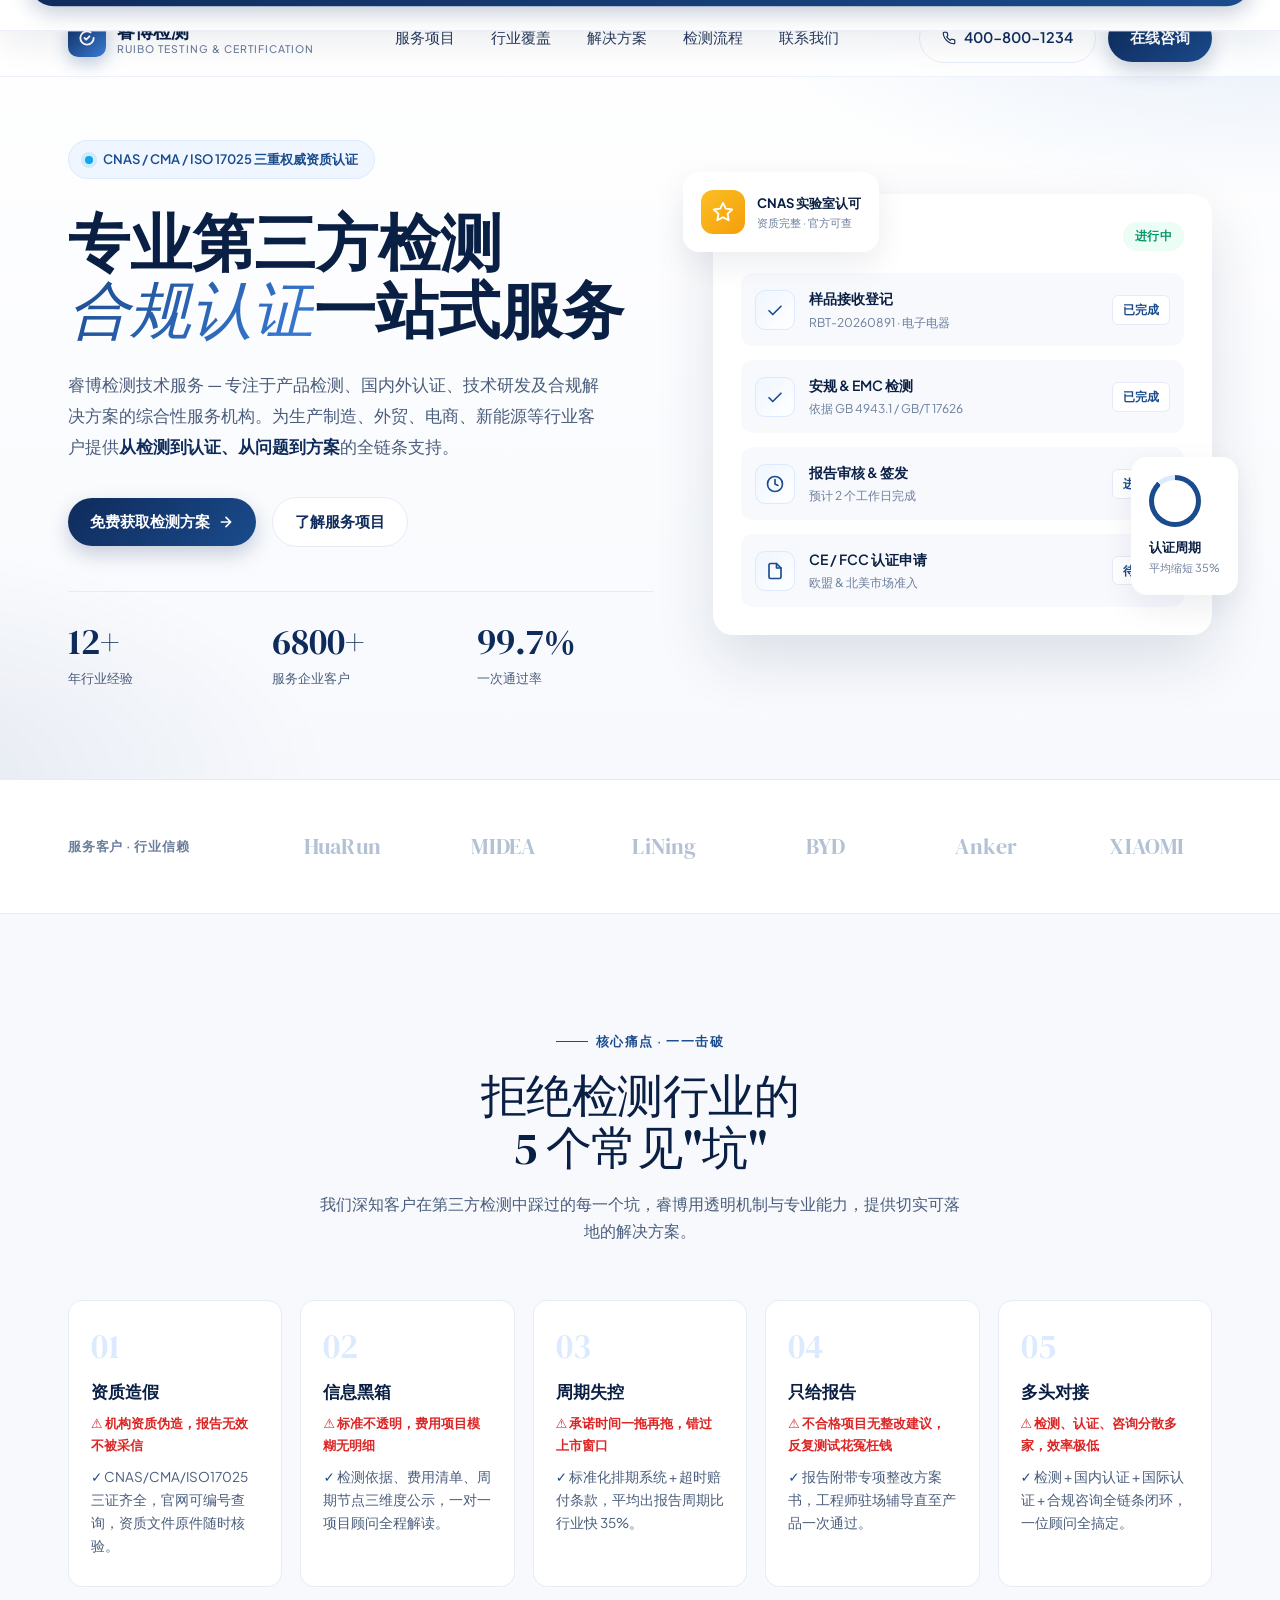
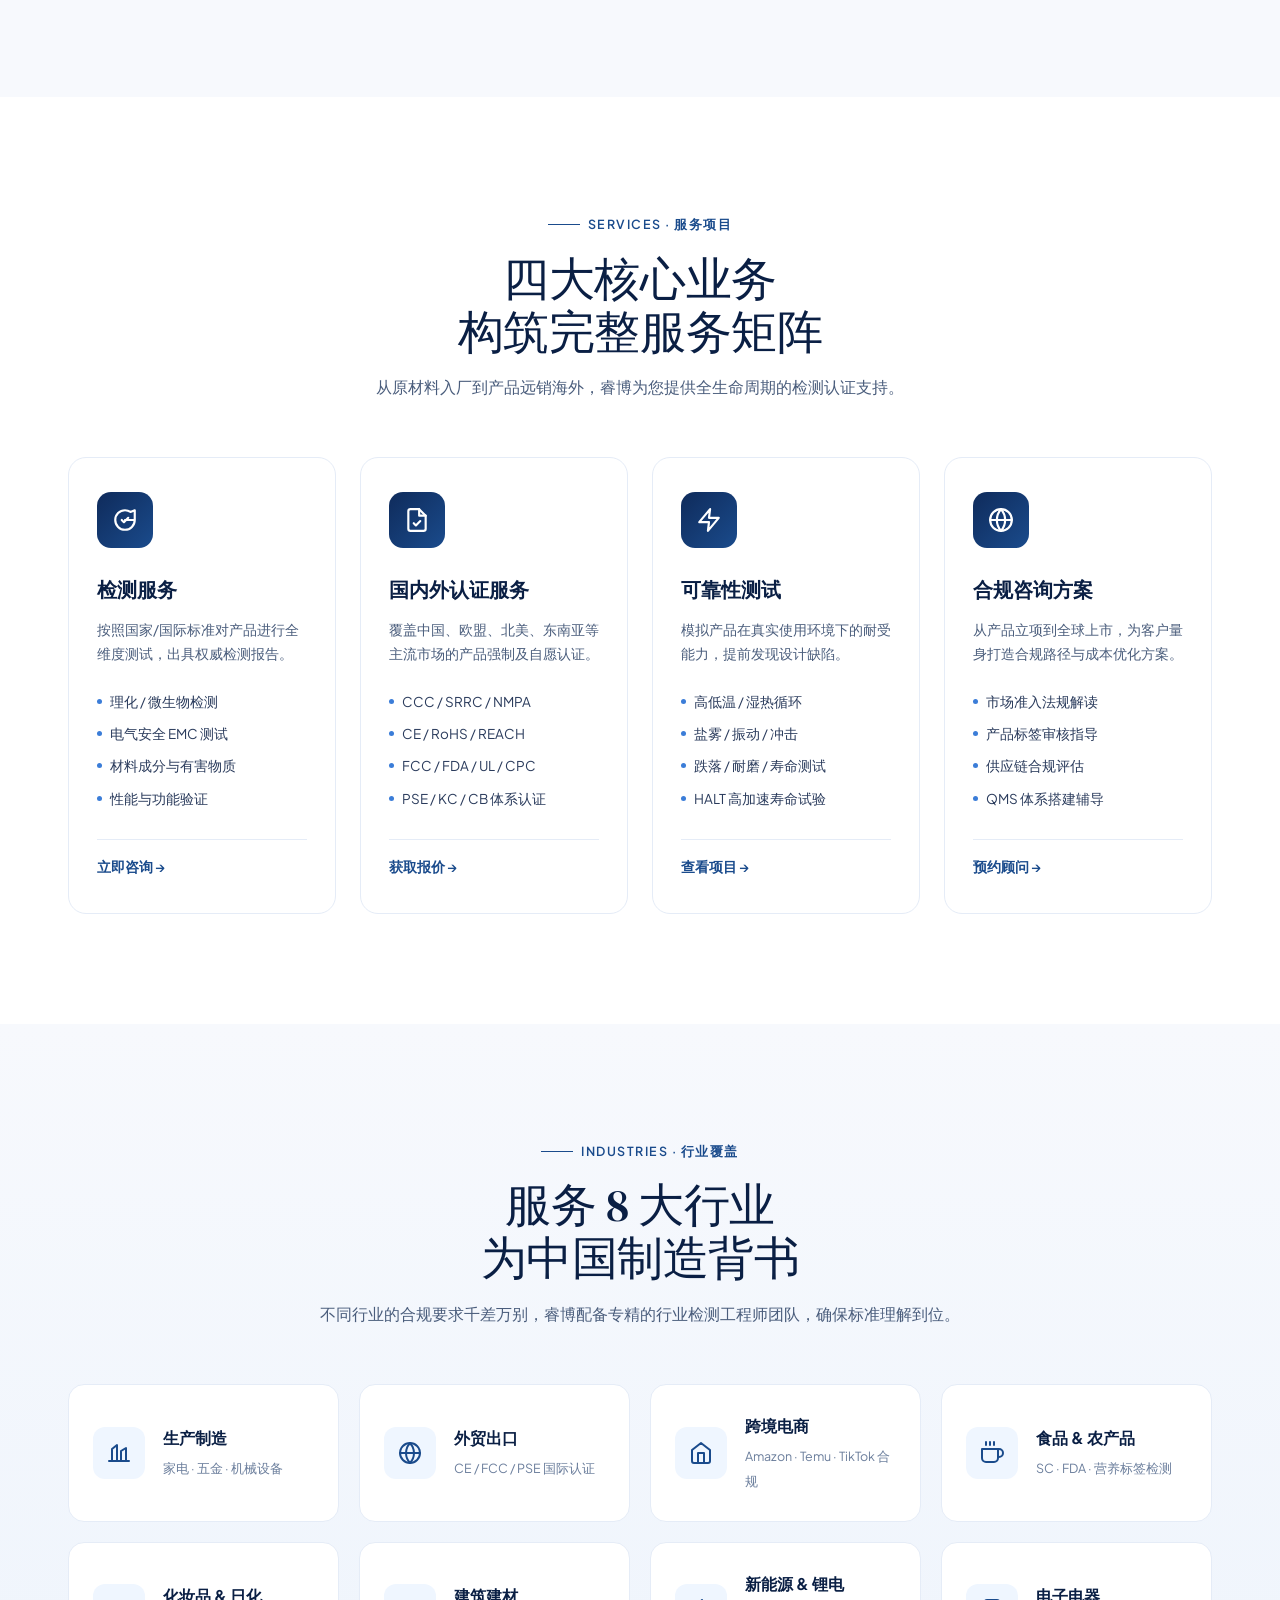
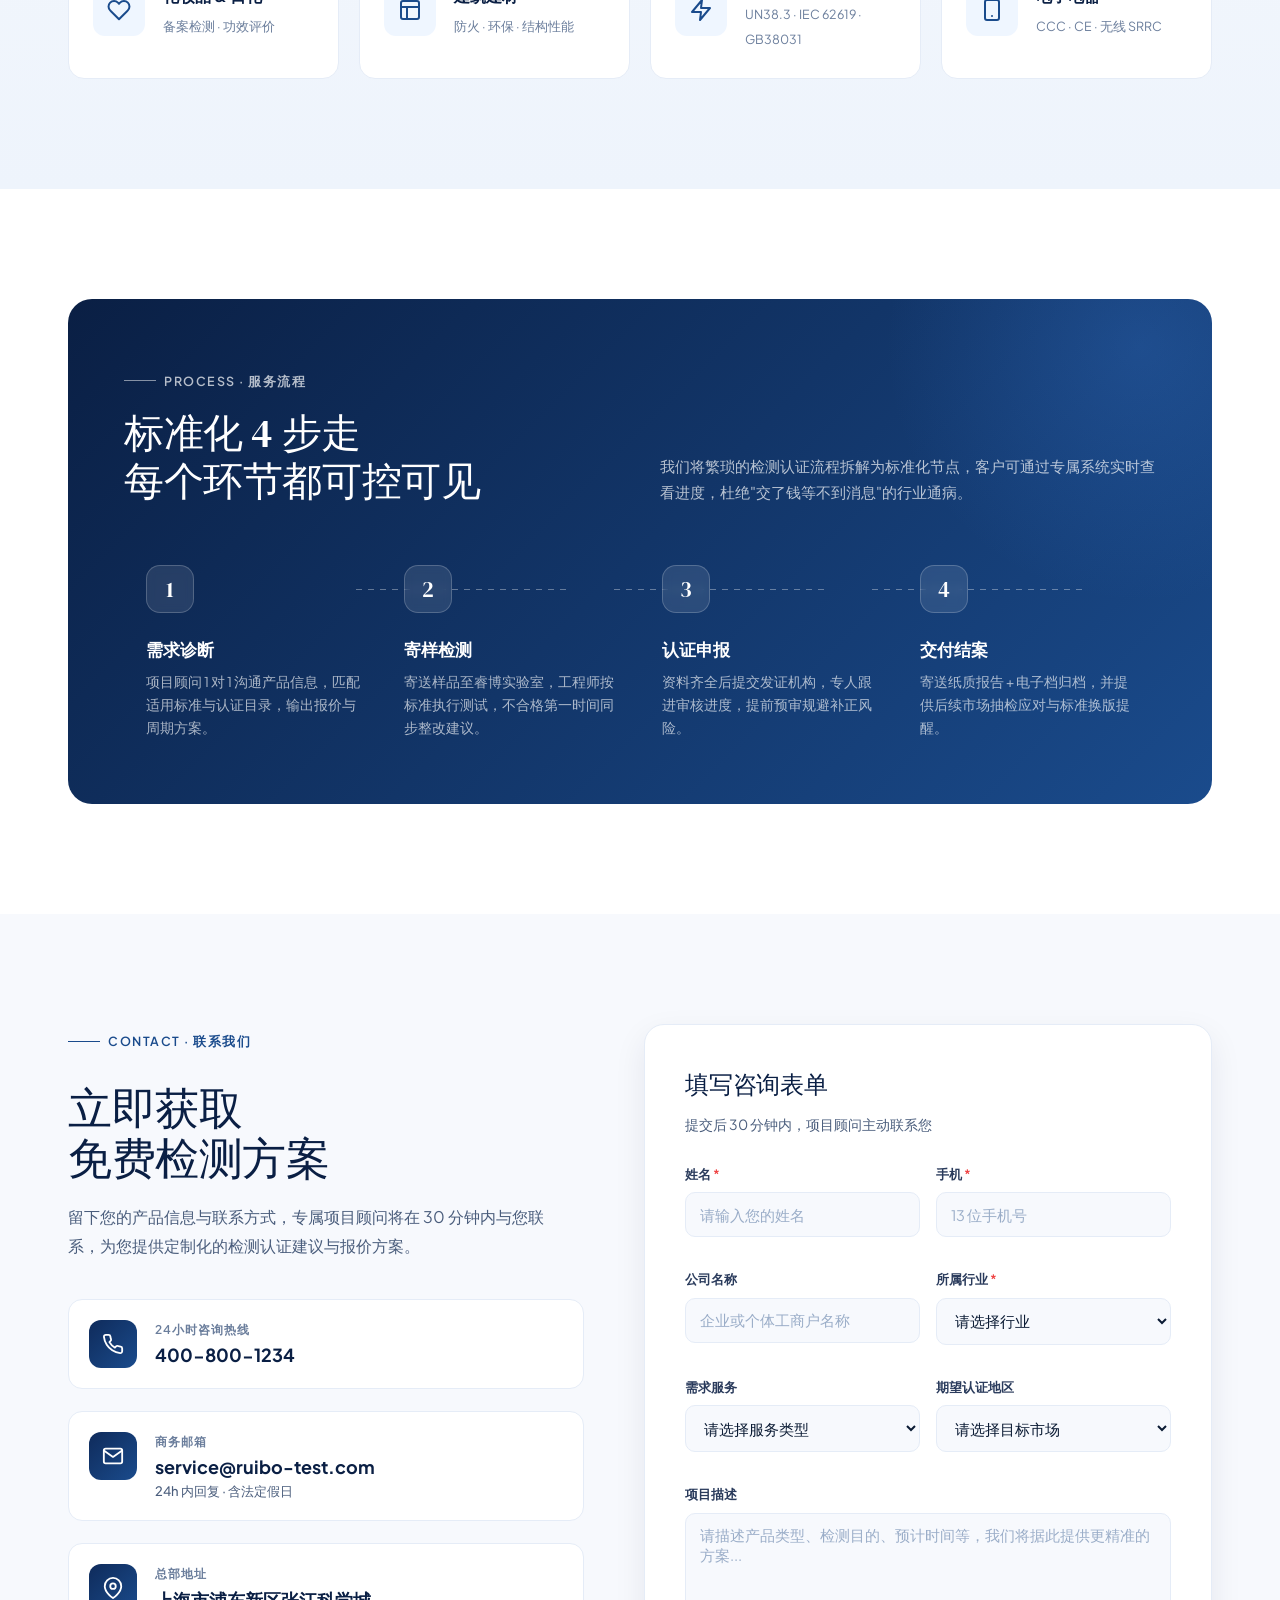
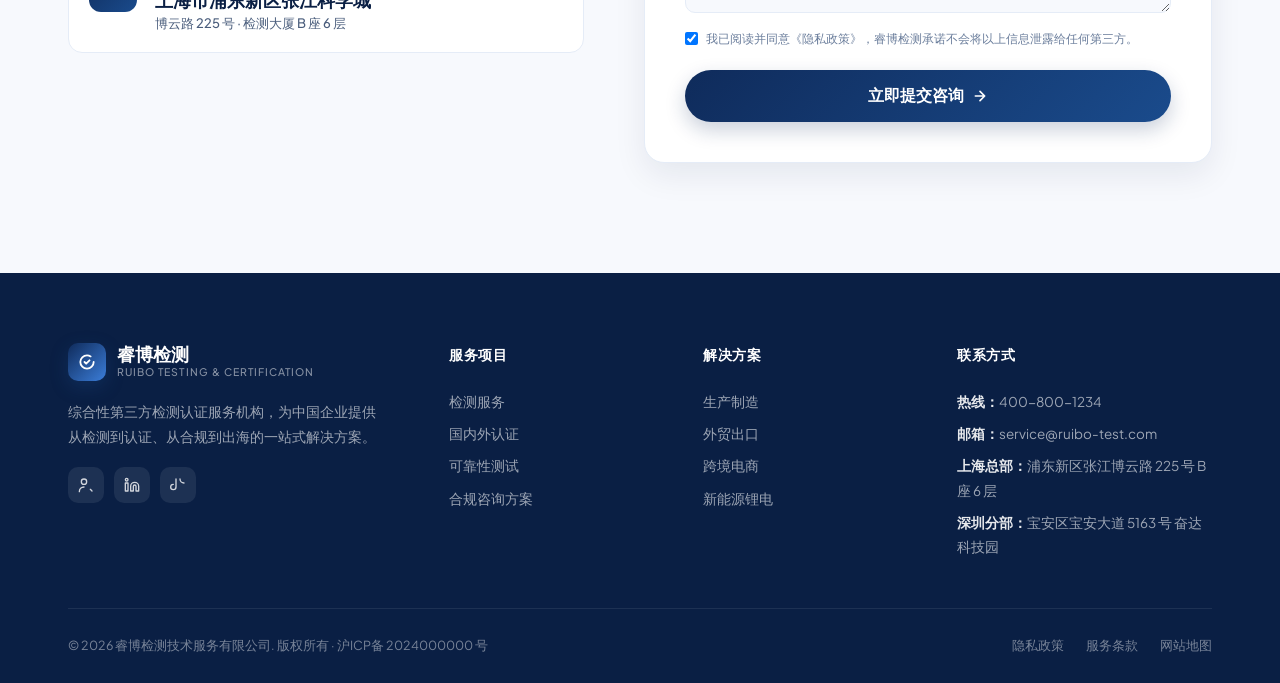
==== index.html @ 60a6951c "feat: 第三方检测机构官网设计 Co-authored-by: traeagent <traeagent@users.noreply.github.com>" ====
<!DOCTYPE html>
<html lang="zh-CN">
<head>
<meta charset="UTF-8" />
<meta name="viewport" content="width=device-width, initial-scale=1.0" />
<title>睿博检测技术服务 | 综合性第三方检测认证机构</title>
<meta name="description" content="睿博检测 - 专注产品检测、国内外认证、可靠性测试与合规解决方案的综合性第三方检测服务机构，服务生产制造、外贸、电商、食品、化妆品、新能源等行业。" />
<link rel="preconnect" href="https://fonts.googleapis.com" />
<link rel="preconnect" href="https://fonts.gstatic.com" crossorigin />
<link href="https://fonts.googleapis.com/css2?family=DM+Serif+Display:ital@0;1&family=Plus+Jakarta+Sans:wght@300;400;500;600;700;800&display=swap" rel="stylesheet" />
<style>
  :root{
    --navy-900:#0A1F44;
    --navy-800:#0F2B5B;
    --navy-700:#1A4B8C;
    --blue-600:#2563EB;
    --blue-500:#3B7DD8;
    --blue-400:#5B9DEF;
    --blue-50:#EFF6FF;
    --blue-100:#DBEAFE;
    --ink-900:#0B1B34;
    --ink-700:#2A3B5C;
    --ink-500:#4A5D7C;
    --ink-400:#6B7E9C;
    --ink-300:#9AADC8;
    --line:#E5ECF7;
    --bg:#F7F9FD;
    --white:#FFFFFF;
    --accent:#0EA5E9;
    --radius:14px;
    --shadow-sm:0 2px 8px rgba(10,31,68,.06);
    --shadow-md:0 12px 32px rgba(10,31,68,.08);
    --shadow-lg:0 24px 60px rgba(10,31,68,.12);
  }
  *{box-sizing:border-box;margin:0;padding:0}
  html{scroll-behavior:smooth}
  body{
    font-family:'Plus Jakarta Sans',system-ui,-apple-system,'PingFang SC','Microsoft YaHei',sans-serif;
    color:var(--ink-900);
    background:var(--white);
    line-height:1.65;
    font-size:15px;
    -webkit-font-smoothing:antialiased;
  }
  a{color:inherit;text-decoration:none}
  button{font-family:inherit;cursor:pointer;border:none;background:none}
  img{max-width:100%;display:block}
  .container{max-width:1200px;margin:0 auto;padding:0 28px}
  .serif{font-family:'DM Serif Display',Georgia,serif;font-weight:400;letter-spacing:-.01em}
  .eyebrow{
    display:inline-flex;align-items:center;gap:8px;
    font-size:12.5px;font-weight:600;letter-spacing:.12em;
    text-transform:uppercase;color:var(--navy-700);
    margin-bottom:18px;
  }
  .eyebrow::before{
    content:"";width:32px;height:1px;background:var(--navy-700);
  }
  .section-title{
    font-size:clamp(30px,4vw,46px);
    line-height:1.15;color:var(--navy-900);
    margin-bottom:16px;
  }
  .section-sub{
    font-size:16px;color:var(--ink-500);max-width:640px;
  }
  .section-header{margin-bottom:56px;text-align:center}
  .section-header .eyebrow{justify-content:center}
  .section-header .section-sub{margin:0 auto}

  /* ====== NAV ====== */
  .nav{
    position:fixed;top:0;left:0;right:0;z-index:100;
    background:rgba(255,255,255,.85);
    backdrop-filter:saturate(180%) blur(14px);
    -webkit-backdrop-filter:saturate(180%) blur(14px);
    border-bottom:1px solid rgba(229,236,247,.7);
    transition:box-shadow .3s ease;
  }
  .nav.scrolled{box-shadow:var(--shadow-sm)}
  .nav-inner{
    display:flex;align-items:center;justify-content:space-between;
    height:76px;
  }
  .logo{
    display:flex;align-items:center;gap:11px;font-weight:700;color:var(--navy-900);
  }
  .logo-mark{
    width:38px;height:38px;border-radius:10px;
    background:linear-gradient(135deg,var(--navy-800),var(--blue-500));
    position:relative;display:grid;place-items:center;
    box-shadow:0 6px 18px rgba(26,75,140,.3);
  }
  .logo-mark svg{width:20px;height:20px;color:white}
  .logo-text{font-size:18px;line-height:1}
  .logo-text small{display:block;font-size:10.5px;font-weight:500;color:var(--ink-400);letter-spacing:.1em;margin-top:4px}
  .nav-links{display:flex;align-items:center;gap:36px}
  .nav-links a{
    font-size:14.5px;font-weight:500;color:var(--ink-700);
    position:relative;padding:6px 0;transition:color .2s;
  }
  .nav-links a:hover{color:var(--navy-800)}
  .nav-links a::after{
    content:"";position:absolute;left:0;bottom:-2px;height:2px;width:0;
    background:var(--blue-500);transition:width .25s ease;
  }
  .nav-links a:hover::after{width:100%}
  .nav-cta{
    display:flex;align-items:center;gap:12px;
  }
  .btn{
    display:inline-flex;align-items:center;justify-content:center;gap:8px;
    padding:12px 22px;border-radius:999px;font-weight:600;font-size:14.5px;
    transition:all .25s ease;white-space:nowrap;
  }
  .btn-primary{
    background:linear-gradient(135deg,var(--navy-800),var(--navy-700));
    color:white;box-shadow:0 8px 20px rgba(15,43,91,.22);
  }
  .btn-primary:hover{transform:translateY(-1px);box-shadow:0 14px 28px rgba(15,43,91,.28)}
  .btn-ghost{
    background:var(--white);color:var(--navy-800);
    border:1.5px solid var(--line);
  }
  .btn-ghost:hover{border-color:var(--navy-700);color:var(--navy-800);background:var(--blue-50)}
  .btn-outline{
    background:transparent;color:white;border:1.5px solid rgba(255,255,255,.35);
  }
  .btn-outline:hover{background:rgba(255,255,255,.1);border-color:rgba(255,255,255,.6)}
  .hamburger{display:none;width:40px;height:40px;flex-direction:column;gap:5px;align-items:center;justify-content:center}
  .hamburger span{width:22px;height:2px;background:var(--navy-900);border-radius:2px;transition:all .3s}

  /* ====== HERO ====== */
  .hero{
    padding:140px 0 90px;position:relative;overflow:hidden;
    background:
      radial-gradient(ellipse 80% 60% at 100% -10%, rgba(59,125,216,.18), transparent 60%),
      radial-gradient(ellipse 60% 50% at -10% 100%, rgba(15,43,91,.08), transparent 60%),
      linear-gradient(180deg,var(--white) 0%,var(--bg) 100%);
  }
  .hero-grid{
    display:grid;grid-template-columns:1.08fr .92fr;gap:60px;align-items:center;
  }
  .hero-badge{
    display:inline-flex;align-items:center;gap:10px;
    padding:8px 16px;border-radius:999px;
    background:var(--blue-50);border:1px solid var(--blue-100);
    font-size:13px;font-weight:600;color:var(--navy-700);margin-bottom:28px;
  }
  .hero-badge .dot{
    width:8px;height:8px;border-radius:50%;background:var(--accent);
    box-shadow:0 0 0 4px rgba(14,165,233,.15);
  }
  .hero h1{
    font-size:clamp(38px,5.6vw,62px);
    line-height:1.08;color:var(--navy-900);margin-bottom:24px;
  }
  .hero h1 .accent{
    background:linear-gradient(135deg,var(--navy-700),var(--blue-500));
    -webkit-background-clip:text;background-clip:text;color:transparent;
    font-style:italic;
  }
  .hero p.lead{
    font-size:17px;color:var(--ink-500);line-height:1.8;
    max-width:540px;margin-bottom:36px;
  }
  .hero-ctas{display:flex;align-items:center;gap:16px;flex-wrap:wrap;margin-bottom:44px}
  .hero-stats{
    display:grid;grid-template-columns:repeat(3,1fr);gap:28px;
    padding-top:32px;border-top:1px solid var(--line);
  }
  .hero-stats .n{
    font-family:'DM Serif Display',serif;
    font-size:36px;color:var(--navy-800);line-height:1;
  }
  .hero-stats .n small{font-size:18px;color:var(--blue-500)}
  .hero-stats .l{
    font-size:13px;color:var(--ink-500);margin-top:8px;font-weight:500;
  }

  /* Hero Visual */
  .hero-visual{position:relative}
  .hero-card-main{
    background:white;border-radius:20px;padding:28px;
    box-shadow:var(--shadow-lg);
    position:relative;z-index:2;
  }
  .hero-card-header{
    display:flex;align-items:center;justify-content:space-between;margin-bottom:22px;
  }
  .hero-card-header h3{font-size:15px;color:var(--navy-900)}
  .hero-card-tag{
    font-size:11.5px;padding:5px 12px;border-radius:999px;
    background:#ECFDF5;color:#059669;font-weight:600;letter-spacing:.03em;
  }
  .verify-list{display:flex;flex-direction:column;gap:14px}
  .verify-item{
    display:grid;grid-template-columns:40px 1fr auto;gap:14px;align-items:center;
    padding:14px;border-radius:12px;background:var(--bg);
    transition:all .25s;
  }
  .verify-item:hover{background:var(--blue-50);transform:translateX(4px)}
  .verify-ico{
    width:40px;height:40px;border-radius:10px;
    background:linear-gradient(135deg,var(--blue-50),var(--white));
    border:1px solid var(--blue-100);
    display:grid;place-items:center;color:var(--navy-700);
  }
  .verify-name{font-size:14px;font-weight:600;color:var(--navy-900)}
  .verify-sub{font-size:12px;color:var(--ink-400);margin-top:2px}
  .verify-status{font-size:12px;font-weight:600;color:var(--navy-700);padding:4px 10px;border-radius:6px;background:white;border:1px solid var(--line)}

  .floating-card{
    position:absolute;border-radius:16px;box-shadow:var(--shadow-md);
    background:white;padding:18px;
  }
  .float-1{
    top:-22px;left:-30px;z-index:3;
    display:flex;align-items:center;gap:12px;
    animation:float 4.5s ease-in-out infinite;
  }
  .float-1 .ico{
    width:44px;height:44px;border-radius:12px;
    background:linear-gradient(135deg,#FBBF24,#F59E0B);
    display:grid;place-items:center;color:white;
  }
  .float-1 .t{font-size:13px;font-weight:700;color:var(--navy-900)}
  .float-1 .s{font-size:11px;color:var(--ink-400)}
  .float-2{
    bottom:40px;right:-26px;z-index:3;
    animation:float 5.5s ease-in-out infinite reverse;
  }
  .float-2 .ring{
    width:52px;height:52px;border-radius:50%;
    background:conic-gradient(var(--navy-700) 0 88%, var(--blue-100) 88% 100%);
    display:grid;place-items:center;margin-bottom:10px;
  }
  .float-2 .ring::after{
    content:"";width:42px;height:42px;border-radius:50%;background:white;
  }
  .float-2 .t{font-size:13px;font-weight:700;color:var(--navy-900)}
  .float-2 .s{font-size:11px;color:var(--ink-400)}

  @keyframes float{
    0%,100%{transform:translateY(0)}
    50%{transform:translateY(-12px)}
  }

  /* ====== LOGOS / TRUSTED ====== */
  .trusted{
    padding:48px 0;border-top:1px solid var(--line);border-bottom:1px solid var(--line);
    background:var(--white);
  }
  .trusted-inner{
    display:grid;grid-template-columns:160px 1fr;gap:50px;align-items:center;
  }
  .trusted-label{font-size:13px;color:var(--ink-400);font-weight:600;letter-spacing:.06em;text-transform:uppercase}
  .trusted-logos{
    display:grid;grid-template-columns:repeat(6,1fr);gap:32px;align-items:center;
  }
  .trusted-logos .brand{
    font-family:'DM Serif Display',serif;
    font-size:22px;color:var(--ink-300);text-align:center;
    opacity:.75;transition:all .3s;letter-spacing:.01em;
  }
  .trusted-logos .brand:hover{color:var(--navy-700);opacity:1}

  /* ====== PAIN POINTS / SOLUTION ====== */
  .solution{padding:110px 0;background:var(--bg)}
  .solution-grid{
    display:grid;grid-template-columns:repeat(5,1fr);gap:18px;
  }
  .pain-card{
    background:white;border-radius:var(--radius);padding:28px 22px;
    border:1px solid var(--line);
    position:relative;transition:all .35s ease;overflow:hidden;
  }
  .pain-card::before{
    content:"";position:absolute;top:0;left:0;right:0;height:3px;
    background:linear-gradient(90deg,var(--navy-700),var(--blue-500));
    transform:scaleX(0);transform-origin:left;transition:transform .4s ease;
  }
  .pain-card:hover{transform:translateY(-6px);box-shadow:var(--shadow-md);border-color:transparent}
  .pain-card:hover::before{transform:scaleX(1)}
  .pain-num{
    font-family:'DM Serif Display',serif;
    font-size:34px;line-height:1;color:var(--blue-100);
    transition:color .35s;
  }
  .pain-card:hover .pain-num{color:var(--blue-500)}
  .pain-card h4{
    font-size:17px;color:var(--navy-900);margin:14px 0 8px;
  }
  .pain-card .pain{font-size:13px;color:#DC2626;font-weight:600;margin-bottom:10px}
  .pain-card .solv{font-size:13.5px;color:var(--ink-500);line-height:1.7}
  .pain-card .pain::before{content:"⚠ ";}
  .pain-card .solv::before{content:"✓ ";color:var(--navy-700);font-weight:700}

  /* ====== SERVICES ====== */
  .services{padding:110px 0;background:var(--white)}
  .services-grid{
    display:grid;grid-template-columns:repeat(4,1fr);gap:24px;
  }
  .svc-card{
    position:relative;border-radius:18px;padding:34px 28px;
    background:var(--white);border:1px solid var(--line);
    transition:all .4s cubic-bezier(.2,.8,.2,1);
    overflow:hidden;
  }
  .svc-card::after{
    content:"";position:absolute;inset:0;
    background:linear-gradient(160deg,rgba(26,75,140,.02),rgba(59,125,216,.08));
    opacity:0;transition:opacity .4s;
  }
  .svc-card:hover{
    transform:translateY(-8px);
    border-color:transparent;
    box-shadow:var(--shadow-lg);
  }
  .svc-card:hover::after{opacity:1}
  .svc-card > *{position:relative;z-index:1}
  .svc-ico{
    width:56px;height:56px;border-radius:14px;
    background:linear-gradient(135deg,var(--navy-800),var(--navy-700));
    color:white;display:grid;place-items:center;margin-bottom:24px;
    transition:transform .4s;
  }
  .svc-card:hover .svc-ico{transform:rotate(-6deg) scale(1.06)}
  .svc-ico svg{width:26px;height:26px}
  .svc-card h3{
    font-size:20px;color:var(--navy-900);margin-bottom:12px;
  }
  .svc-card p{font-size:14px;color:var(--ink-500);line-height:1.75;margin-bottom:20px}
  .svc-card ul{list-style:none;margin-bottom:24px}
  .svc-card li{
    font-size:13.5px;color:var(--ink-700);padding:5px 0;
    display:flex;align-items:flex-start;gap:8px;
  }
  .svc-card li::before{
    content:"";flex-shrink:0;width:5px;height:5px;border-radius:50%;
    background:var(--blue-500);margin-top:8px;
  }
  .svc-link{
    display:inline-flex;align-items:center;gap:6px;
    font-size:13.5px;font-weight:600;color:var(--navy-700);
    border-top:1px solid var(--line);padding-top:16px;width:100%;
    transition:gap .25s,color .25s;
  }
  .svc-card:hover .svc-link{color:var(--blue-500);gap:12px}

  /* ====== INDUSTRIES ====== */
  .industries{
    padding:110px 0;position:relative;overflow:hidden;
    background:linear-gradient(180deg,var(--bg) 0%, #EEF4FC 100%);
  }
  .ind-grid{
    display:grid;grid-template-columns:repeat(4,1fr);gap:20px;
  }
  .ind-card{
    background:white;border-radius:16px;padding:28px 24px;
    display:flex;align-items:center;gap:18px;
    border:1px solid var(--line);
    transition:all .3s;
  }
  .ind-card:hover{
    background:linear-gradient(135deg,var(--navy-800),var(--navy-700));
    transform:translateY(-4px);box-shadow:var(--shadow-md);
    border-color:transparent;
  }
  .ind-ico{
    width:52px;height:52px;border-radius:12px;flex-shrink:0;
    background:var(--blue-50);color:var(--navy-700);
    display:grid;place-items:center;transition:all .3s;
  }
  .ind-ico svg{width:24px;height:24px}
  .ind-card:hover .ind-ico{background:rgba(255,255,255,.15);color:white}
  .ind-card h5{font-size:16px;color:var(--navy-900);margin-bottom:4px;transition:color .3s}
  .ind-card small{font-size:12.5px;color:var(--ink-400);transition:color .3s}
  .ind-card:hover h5{color:white}
  .ind-card:hover small{color:rgba(255,255,255,.7)}

  /* ====== PROCESS ====== */
  .process{padding:110px 0;background:var(--white)}
  .process-wrap{
    background:linear-gradient(135deg,var(--navy-900) 0%, var(--navy-700) 100%);
    border-radius:24px;padding:64px 56px;color:white;position:relative;overflow:hidden;
  }
  .process-wrap::before{
    content:"";position:absolute;top:-50%;right:-20%;width:600px;height:600px;
    background:radial-gradient(circle,rgba(59,125,216,.25),transparent 60%);
  }
  .process-head{display:grid;grid-template-columns:1fr 1fr;gap:40px;align-items:end;margin-bottom:60px;position:relative;z-index:1}
  .process-head .eyebrow{color:rgba(255,255,255,.7)}
  .process-head .eyebrow::before{background:rgba(255,255,255,.5)}
  .process-head h2{font-size:clamp(28px,3.4vw,40px);line-height:1.2}
  .process-head p{color:rgba(255,255,255,.7);font-size:15px;line-height:1.75}
  .steps{
    display:grid;grid-template-columns:repeat(4,1fr);gap:0;position:relative;z-index:1;
  }
  .step{
    padding:0 22px;position:relative;
  }
  .step:not(:last-child)::after{
    content:"";position:absolute;top:24px;right:0;width:calc(100% - 48px);
    left:calc(100% - 26px);height:1px;
    background:repeating-linear-gradient(90deg,rgba(255,255,255,.35) 0 6px,transparent 6px 12px);
  }
  .step-num{
    width:48px;height:48px;border-radius:14px;
    background:rgba(255,255,255,.1);
    border:1px solid rgba(255,255,255,.2);
    display:grid;place-items:center;
    font-family:'DM Serif Display',serif;font-size:22px;margin-bottom:22px;
    backdrop-filter:blur(4px);
  }
  .step h4{font-size:17px;margin-bottom:8px}
  .step p{font-size:13.5px;color:rgba(255,255,255,.65);line-height:1.7}

  /* ====== CONTACT / CTA ====== */
  .contact{padding:110px 0;background:var(--bg)}
  .contact-grid{
    display:grid;grid-template-columns:1fr 1.1fr;gap:60px;align-items:start;
  }
  .contact-info h2{font-size:clamp(30px,4vw,44px);line-height:1.15;margin:14px 0 18px;color:var(--navy-900)}
  .contact-info .desc{font-size:16px;color:var(--ink-500);line-height:1.8;margin-bottom:38px;max-width:480px}
  .contact-methods{display:flex;flex-direction:column;gap:22px}
  .cm{
    display:flex;gap:18px;padding:20px;border-radius:14px;
    background:white;border:1px solid var(--line);
    transition:all .3s;
  }
  .cm:hover{border-color:var(--blue-400);transform:translateX(4px);box-shadow:var(--shadow-sm)}
  .cm-ico{
    width:48px;height:48px;border-radius:12px;flex-shrink:0;
    background:linear-gradient(135deg,var(--navy-800),var(--navy-700));
    color:white;display:grid;place-items:center;
  }
  .cm-ico svg{width:22px;height:22px}
  .cm .lbl{font-size:12px;color:var(--ink-400);font-weight:600;letter-spacing:.08em;text-transform:uppercase;margin-bottom:4px}
  .cm .val{font-size:18px;font-weight:700;color:var(--navy-900);line-height:1.3}
  .cm .val small{display:block;font-size:13px;color:var(--ink-500);font-weight:500;margin-top:4px}

  /* Form */
  .form-wrap{
    background:white;border-radius:20px;padding:40px;
    box-shadow:var(--shadow-md);border:1px solid var(--line);
  }
  .form-wrap h3{font-size:24px;color:var(--navy-900);margin-bottom:8px}
  .form-wrap p{font-size:14px;color:var(--ink-500);margin-bottom:28px}
  .form-row{display:grid;grid-template-columns:1fr 1fr;gap:16px;margin-bottom:16px}
  .field{display:flex;flex-direction:column;gap:7px;margin-bottom:16px}
  .field label{
    font-size:13px;font-weight:600;color:var(--ink-700);
  }
  .field label .req{color:#EF4444;margin-left:2px}
  .field input, .field select, .field textarea{
    width:100%;padding:12.5px 14px;border-radius:10px;
    border:1.5px solid var(--line);background:var(--bg);
    font-family:inherit;font-size:14.5px;color:var(--ink-900);
    transition:all .2s;outline:none;
  }
  .field input::placeholder, .field textarea::placeholder{color:var(--ink-300)}
  .field input:focus, .field select:focus, .field textarea:focus{
    border-color:var(--blue-500);background:white;
    box-shadow:0 0 0 4px rgba(59,125,216,.1);
  }
  .field textarea{resize:vertical;min-height:100px}
  .form-note{
    display:flex;align-items:flex-start;gap:8px;
    font-size:12px;color:var(--ink-400);margin:14px 0 22px;line-height:1.6;
  }
  .form-note input{margin-top:3px}
  .form-submit{width:100%;padding:15px;font-size:15.5px}
  .form-success{
    display:none;padding:28px;border-radius:14px;
    background:linear-gradient(135deg,#ECFDF5,#D1FAE5);
    border:1px solid #6EE7B7;text-align:center;
  }
  .form-success .ok{
    width:56px;height:56px;border-radius:50%;
    background:#10B981;color:white;display:grid;place-items:center;
    margin:0 auto 14px;
  }
  .form-success h4{font-size:19px;color:#065F46;margin-bottom:6px}
  .form-success p{font-size:14px;color:#047857}

  /* ====== FOOTER ====== */
  footer{
    background:var(--navy-900);color:rgba(255,255,255,.75);
    padding:70px 0 28px;
  }
  .footer-grid{
    display:grid;grid-template-columns:1.3fr .8fr .8fr 1fr;gap:50px;
    padding-bottom:44px;border-bottom:1px solid rgba(255,255,255,.08);
  }
  .footer-brand .logo{color:white;margin-bottom:18px}
  .footer-brand p{font-size:14px;line-height:1.8;color:rgba(255,255,255,.6);max-width:320px;margin-bottom:18px}
  .footer-social{display:flex;gap:10px}
  .footer-social a{
    width:36px;height:36px;border-radius:10px;
    background:rgba(255,255,255,.08);
    display:grid;place-items:center;color:rgba(255,255,255,.8);
    transition:all .25s;
  }
  .footer-social a:hover{background:var(--blue-500);color:white;transform:translateY(-2px)}
  .footer-col h6{
    font-size:14px;font-weight:700;color:white;margin-bottom:20px;
    letter-spacing:.04em;
  }
  .footer-col a{
    display:block;font-size:13.5px;padding:5px 0;color:rgba(255,255,255,.6);
    transition:all .2s;
  }
  .footer-col a:hover{color:white;transform:translateX(3px)}
  .footer-col .addr{font-size:13.5px;line-height:1.8;color:rgba(255,255,255,.6);padding:4px 0}
  .footer-col .addr strong{color:rgba(255,255,255,.9);font-weight:600}
  .footer-bottom{
    display:flex;align-items:center;justify-content:space-between;
    padding-top:26px;font-size:12.5px;color:rgba(255,255,255,.45);
  }
  .footer-bottom .links{display:flex;gap:22px}
  .footer-bottom .links a:hover{color:rgba(255,255,255,.85)}

  /* ====== REVEAL ANIM ====== */
  .reveal{opacity:0;transform:translateY(28px);transition:opacity .7s ease, transform .7s cubic-bezier(.2,.8,.2,1)}
  .reveal.in{opacity:1;transform:none}
  .reveal.d1{transition-delay:.05s}
  .reveal.d2{transition-delay:.12s}
  .reveal.d3{transition-delay:.2s}
  .reveal.d4{transition-delay:.28s}
  .reveal.d5{transition-delay:.36s}

  /* ====== RESPONSIVE ====== */
  @media (max-width:980px){
    .nav-links{display:none}
    .hamburger{display:flex}
    .hero{padding:110px 0 60px}
    .hero-grid,.contact-grid{grid-template-columns:1fr;gap:44px}
    .hero-visual{order:-1;max-width:480px;margin:0 auto;width:100%}
    .float-1{left:0}
    .float-2{right:0}
    .trusted-inner{grid-template-columns:1fr;gap:22px}
    .trusted-logos{grid-template-columns:repeat(3,1fr)}
    .solution-grid{grid-template-columns:repeat(2,1fr)}
    .services-grid{grid-template-columns:repeat(2,1fr)}
    .ind-grid{grid-template-columns:repeat(2,1fr)}
    .process-wrap{padding:44px 28px}
    .process-head{grid-template-columns:1fr;gap:18px;margin-bottom:40px}
    .steps{grid-template-columns:repeat(2,1fr);gap:28px}
    .step:not(:last-child)::after{display:none}
    .footer-grid{grid-template-columns:1fr 1fr;gap:36px}
  }
  @media (max-width:560px){
    .container{padding:0 20px}
    .hero-stats{grid-template-columns:repeat(3,1fr);gap:16px}
    .hero-stats .n{font-size:26px}
    .solution-grid,.services-grid,.ind-grid{grid-template-columns:1fr}
    .steps{grid-template-columns:1fr}
    .form-row{grid-template-columns:1fr}
    .form-wrap{padding:28px 22px}
    .footer-grid{grid-template-columns:1fr;gap:30px}
    .footer-bottom{flex-direction:column;gap:12px;text-align:center}
    .nav-cta .btn-ghost{display:none}
    .pain-card{padding:24px 20px}
  }

  /* Mobile menu */
  .mobile-menu{
    position:fixed;inset:76px 0 auto 0;z-index:99;
    background:white;border-bottom:1px solid var(--line);
    padding:18px 28px 24px;
    transform:translateY(-110%);transition:transform .35s ease;
    box-shadow:var(--shadow-md);
  }
  .mobile-menu.open{transform:translateY(0)}
  .mobile-menu a{
    display:block;padding:14px 0;border-bottom:1px solid var(--line);
    font-size:15px;font-weight:500;color:var(--ink-700);
  }
  .mobile-menu a:last-child{border-bottom:none}
  .mobile-cta{margin-top:16px;display:flex;flex-direction:column;gap:10px}
</style>
</head>
<body>

<!-- ===== NAV ===== -->
<nav class="nav" id="nav">
  <div class="container nav-inner">
    <a href="#" class="logo">
      <div class="logo-mark">
        <svg viewBox="0 0 24 24" fill="none" stroke="currentColor" stroke-width="2.2" stroke-linecap="round" stroke-linejoin="round">
          <path d="M9 12l2 2 4-4"/>
          <path d="M20 12c0 4.418-3.582 8-8 8s-8-3.582-8-8 3.582-8 8-8c1.6 0 3.087.468 4.34 1.275"/>
        </svg>
      </div>
      <div class="logo-text">
        睿博检测
        <small>RUIBO TESTING & CERTIFICATION</small>
      </div>
    </a>
    <div class="nav-links">
      <a href="#services">服务项目</a>
      <a href="#industries">行业覆盖</a>
      <a href="#solution">解决方案</a>
      <a href="#process">检测流程</a>
      <a href="#contact">联系我们</a>
    </div>
    <div class="nav-cta">
      <a href="tel:400-800-1234" class="btn btn-ghost">
        <svg width="14" height="14" viewBox="0 0 24 24" fill="none" stroke="currentColor" stroke-width="2" stroke-linecap="round" stroke-linejoin="round"><path d="M22 16.92v3a2 2 0 0 1-2.18 2 19.79 19.79 0 0 1-8.63-3.07 19.5 19.5 0 0 1-6-6 19.79 19.79 0 0 1-3.07-8.67A2 2 0 0 1 4.11 2h3a2 2 0 0 1 2 1.72 12.84 12.84 0 0 0 .7 2.81 2 2 0 0 1-.45 2.11L8.09 9.91a16 16 0 0 0 6 6l1.27-1.27a2 2 0 0 1 2.11-.45 12.84 12.84 0 0 0 2.81.7A2 2 0 0 1 22 16.92z"/></svg>
        400-800-1234
      </a>
      <a href="#contact" class="btn btn-primary">在线咨询</a>
    </div>
    <button class="hamburger" id="hamburger" aria-label="menu">
      <span></span><span></span><span></span>
    </button>
  </div>
  <div class="mobile-menu" id="mobileMenu">
    <a href="#services">服务项目</a>
    <a href="#industries">行业覆盖</a>
    <a href="#solution">解决方案</a>
    <a href="#process">检测流程</a>
    <a href="#contact">联系我们</a>
    <div class="mobile-cta">
      <a href="tel:400-800-1234" class="btn btn-ghost">📞 400-800-1234</a>
      <a href="#contact" class="btn btn-primary">在线咨询 →</a>
    </div>
  </div>
</nav>

<!-- ===== HERO ===== -->
<section class="hero">
  <div class="container">
    <div class="hero-grid">
      <div class="hero-copy reveal">
        <div class="hero-badge">
          <span class="dot"></span>
          CNAS / CMA / ISO 17025 三重权威资质认证
        </div>
        <h1>
          专业第三方检测<br/>
          <span class="accent serif">合规认证</span>一站式服务
        </h1>
        <p class="lead">
          睿博检测技术服务 — 专注于产品检测、国内外认证、技术研发及合规解决方案的综合性服务机构。为生产制造、外贸、电商、新能源等行业客户提供<span style="color:var(--navy-800);font-weight:600">从检测到认证、从问题到方案</span>的全链条支持。
        </p>
        <div class="hero-ctas">
          <a href="#contact" class="btn btn-primary">
            免费获取检测方案
            <svg width="16" height="16" viewBox="0 0 24 24" fill="none" stroke="currentColor" stroke-width="2.5" stroke-linecap="round" stroke-linejoin="round"><path d="M5 12h14M12 5l7 7-7 7"/></svg>
          </a>
          <a href="#services" class="btn btn-ghost">了解服务项目</a>
        </div>
        <div class="hero-stats">
          <div>
            <div class="n">12<span>+</span></div>
            <div class="l">年行业经验</div>
          </div>
          <div>
            <div class="n">6800<span>+</span></div>
            <div class="l">服务企业客户</div>
          </div>
          <div>
            <div class="n">99.7<span>%</span></div>
            <div class="l">一次通过率</div>
          </div>
        </div>
      </div>

      <div class="hero-visual reveal d2">
        <div class="floating-card float-1">
          <div class="ico">
            <svg width="22" height="22" viewBox="0 0 24 24" fill="none" stroke="currentColor" stroke-width="2" stroke-linecap="round" stroke-linejoin="round"><path d="M12 2l3.09 6.26L22 9.27l-5 4.87 1.18 6.88L12 17.77l-6.18 3.25L7 14.14 2 9.27l6.91-1.01L12 2z"/></svg>
          </div>
          <div>
            <div class="t">CNAS 实验室认可</div>
            <div class="s">资质完整 · 官方可查</div>
          </div>
        </div>
        <div class="floating-card float-2">
          <div class="ring"></div>
          <div class="t">认证周期</div>
          <div class="s">平均缩短 35%</div>
        </div>
        <div class="hero-card-main">
          <div class="hero-card-header">
            <h3>📋 项目进度追踪</h3>
            <span class="hero-card-tag">进行中</span>
          </div>
          <div class="verify-list">
            <div class="verify-item">
              <div class="verify-ico">
                <svg width="18" height="18" viewBox="0 0 24 24" fill="none" stroke="currentColor" stroke-width="2.2" stroke-linecap="round" stroke-linejoin="round"><path d="M20 7L9 18l-5-5"/></svg>
              </div>
              <div>
                <div class="verify-name">样品接收登记</div>
                <div class="verify-sub">RBT-20260891 · 电子电器</div>
              </div>
              <span class="verify-status">已完成</span>
            </div>
            <div class="verify-item">
              <div class="verify-ico">
                <svg width="18" height="18" viewBox="0 0 24 24" fill="none" stroke="currentColor" stroke-width="2.2" stroke-linecap="round" stroke-linejoin="round"><path d="M20 7L9 18l-5-5"/></svg>
              </div>
              <div>
                <div class="verify-name">安规 & EMC 检测</div>
                <div class="verify-sub">依据 GB 4943.1 / GB/T 17626</div>
              </div>
              <span class="verify-status">已完成</span>
            </div>
            <div class="verify-item">
              <div class="verify-ico">
                <svg width="18" height="18" viewBox="0 0 24 24" fill="none" stroke="currentColor" stroke-width="2.2" stroke-linecap="round" stroke-linejoin="round"><circle cx="12" cy="12" r="10"/><path d="M12 6v6l4 2"/></svg>
              </div>
              <div>
                <div class="verify-name">报告审核 & 签发</div>
                <div class="verify-sub">预计 2 个工作日完成</div>
              </div>
              <span class="verify-status">进行中</span>
            </div>
            <div class="verify-item">
              <div class="verify-ico">
                <svg width="18" height="18" viewBox="0 0 24 24" fill="none" stroke="currentColor" stroke-width="2.2" stroke-linecap="round" stroke-linejoin="round"><path d="M14 2H6a2 2 0 0 0-2 2v16a2 2 0 0 0 2 2h12a2 2 0 0 0 2-2V8z"/><path d="M14 2v6h6"/></svg>
              </div>
              <div>
                <div class="verify-name">CE / FCC 认证申请</div>
                <div class="verify-sub">欧盟 & 北美市场准入</div>
              </div>
              <span class="verify-status">待启动</span>
            </div>
          </div>
        </div>
      </div>
    </div>
  </div>
</section>

<!-- ===== TRUSTED ===== -->
<section class="trusted">
  <div class="container trusted-inner reveal">
    <div class="trusted-label">服务客户 · 行业信赖</div>
    <div class="trusted-logos">
      <div class="brand">HuaRun</div>
      <div class="brand">MIDEA</div>
      <div class="brand">LiNing</div>
      <div class="brand">BYD</div>
      <div class="brand">Anker</div>
      <div class="brand">XIAOMI</div>
    </div>
  </div>
</section>

<!-- ===== SOLUTION (Pain points) ===== -->
<section class="solution" id="solution">
  <div class="container">
    <div class="section-header reveal">
      <span class="eyebrow">核心痛点 · 一一击破</span>
      <h2 class="section-title serif">拒绝检测行业的<br/>5 个常见"坑"</h2>
      <p class="section-sub">我们深知客户在第三方检测中踩过的每一个坑，睿博用透明机制与专业能力，提供切实可落地的解决方案。</p>
    </div>
    <div class="solution-grid">
      <div class="pain-card reveal d1">
        <div class="pain-num">01</div>
        <h4>资质造假</h4>
        <div class="pain">机构资质伪造，报告无效不被采信</div>
        <div class="solv">CNAS/CMA/ISO17025 三证齐全，官网可编号查询，资质文件原件随时核验。</div>
      </div>
      <div class="pain-card reveal d2">
        <div class="pain-num">02</div>
        <h4>信息黑箱</h4>
        <div class="pain">标准不透明，费用项目模糊无明细</div>
        <div class="solv">检测依据、费用清单、周期节点三维度公示，一对一项目顾问全程解读。</div>
      </div>
      <div class="pain-card reveal d3">
        <div class="pain-num">03</div>
        <h4>周期失控</h4>
        <div class="pain">承诺时间一拖再拖，错过上市窗口</div>
        <div class="solv">标准化排期系统 + 超时赔付条款，平均出报告周期比行业快 35%。</div>
      </div>
      <div class="pain-card reveal d4">
        <div class="pain-num">04</div>
        <h4>只给报告</h4>
        <div class="pain">不合格项目无整改建议，反复测试花冤枉钱</div>
        <div class="solv">报告附带专项整改方案书，工程师驻场辅导直至产品一次通过。</div>
      </div>
      <div class="pain-card reveal d5">
        <div class="pain-num">05</div>
        <h4>多头对接</h4>
        <div class="pain">检测、认证、咨询分散多家，效率极低</div>
        <div class="solv">检测 + 国内认证 + 国际认证 + 合规咨询全链条闭环，一位顾问全搞定。</div>
      </div>
    </div>
  </div>
</section>

<!-- ===== SERVICES ===== -->
<section class="services" id="services">
  <div class="container">
    <div class="section-header reveal">
      <span class="eyebrow">Services · 服务项目</span>
      <h2 class="section-title serif">四大核心业务<br/>构筑完整服务矩阵</h2>
      <p class="section-sub">从原材料入厂到产品远销海外，睿博为您提供全生命周期的检测认证支持。</p>
    </div>
    <div class="services-grid">
      <!-- 1 -->
      <div class="svc-card reveal d1">
        <div class="svc-ico">
          <svg viewBox="0 0 24 24" fill="none" stroke="currentColor" stroke-width="2" stroke-linecap="round" stroke-linejoin="round"><path d="M9 12l2 2 4-4"/><path d="M21 12c0 4.97-4.03 9-9 9s-9-4.03-9-9 4.03-9 9-9c1.88 0 3.61.58 5.04 1.56L21 3v9h-9"/></svg>
        </div>
        <h3>检测服务</h3>
        <p>按照国家/国际标准对产品进行全维度测试，出具权威检测报告。</p>
        <ul>
          <li>理化 / 微生物检测</li>
          <li>电气安全 EMC 测试</li>
          <li>材料成分与有害物质</li>
          <li>性能与功能验证</li>
        </ul>
        <a href="#contact" class="svc-link">立即咨询 →</a>
      </div>
      <!-- 2 -->
      <div class="svc-card reveal d2">
        <div class="svc-ico">
          <svg viewBox="0 0 24 24" fill="none" stroke="currentColor" stroke-width="2" stroke-linecap="round" stroke-linejoin="round"><path d="M14 2H6a2 2 0 0 0-2 2v16a2 2 0 0 0 2 2h12a2 2 0 0 0 2-2V8z"/><path d="M14 2v6h6"/><path d="M9 15l2 2 4-4"/></svg>
        </div>
        <h3>国内外认证服务</h3>
        <p>覆盖中国、欧盟、北美、东南亚等主流市场的产品强制及自愿认证。</p>
        <ul>
          <li>CCC / SRRC / NMPA</li>
          <li>CE / RoHS / REACH</li>
          <li>FCC / FDA / UL / CPC</li>
          <li>PSE / KC / CB 体系认证</li>
        </ul>
        <a href="#contact" class="svc-link">获取报价 →</a>
      </div>
      <!-- 3 -->
      <div class="svc-card reveal d3">
        <div class="svc-ico">
          <svg viewBox="0 0 24 24" fill="none" stroke="currentColor" stroke-width="2" stroke-linecap="round" stroke-linejoin="round"><path d="M13 2L3 14h9l-1 8 10-12h-9l1-8z"/></svg>
        </div>
        <h3>可靠性测试</h3>
        <p>模拟产品在真实使用环境下的耐受能力，提前发现设计缺陷。</p>
        <ul>
          <li>高低温 / 湿热循环</li>
          <li>盐雾 / 振动 / 冲击</li>
          <li>跌落 / 耐磨 / 寿命测试</li>
          <li>HALT 高加速寿命试验</li>
        </ul>
        <a href="#contact" class="svc-link">查看项目 →</a>
      </div>
      <!-- 4 -->
      <div class="svc-card reveal d4">
        <div class="svc-ico">
          <svg viewBox="0 0 24 24" fill="none" stroke="currentColor" stroke-width="2" stroke-linecap="round" stroke-linejoin="round"><circle cx="12" cy="12" r="10"/><path d="M12 2a15 15 0 0 1 0 20M12 2a15 15 0 0 0 0 20M2 12h20"/></svg>
        </div>
        <h3>合规咨询方案</h3>
        <p>从产品立项到全球上市，为客户量身打造合规路径与成本优化方案。</p>
        <ul>
          <li>市场准入法规解读</li>
          <li>产品标签审核指导</li>
          <li>供应链合规评估</li>
          <li>QMS 体系搭建辅导</li>
        </ul>
        <a href="#contact" class="svc-link">预约顾问 →</a>
      </div>
    </div>
  </div>
</section>

<!-- ===== INDUSTRIES ===== -->
<section class="industries" id="industries">
  <div class="container">
    <div class="section-header reveal">
      <span class="eyebrow">Industries · 行业覆盖</span>
      <h2 class="section-title serif">服务 8 大行业<br/>为中国制造背书</h2>
      <p class="section-sub">不同行业的合规要求千差万别，睿博配备专精的行业检测工程师团队，确保标准理解到位。</p>
    </div>
    <div class="ind-grid">
      <div class="ind-card reveal d1">
        <div class="ind-ico">
          <svg viewBox="0 0 24 24" fill="none" stroke="currentColor" stroke-width="2" stroke-linecap="round" stroke-linejoin="round"><path d="M2 20h20M5 20V8l5-4v16M14 20V10l5-3v13"/></svg>
        </div>
        <div>
          <h5>生产制造</h5>
          <small>家电 · 五金 · 机械设备</small>
        </div>
      </div>
      <div class="ind-card reveal d2">
        <div class="ind-ico">
          <svg viewBox="0 0 24 24" fill="none" stroke="currentColor" stroke-width="2" stroke-linecap="round" stroke-linejoin="round"><circle cx="12" cy="12" r="10"/><path d="M2 12h20M12 2a15 15 0 0 1 4 10 15 15 0 0 1-4 10 15 15 0 0 1-4-10 15 15 0 0 1 4-10z"/></svg>
        </div>
        <div>
          <h5>外贸出口</h5>
          <small>CE / FCC / PSE 国际认证</small>
        </div>
      </div>
      <div class="ind-card reveal d3">
        <div class="ind-ico">
          <svg viewBox="0 0 24 24" fill="none" stroke="currentColor" stroke-width="2" stroke-linecap="round" stroke-linejoin="round"><path d="M3 9l9-7 9 7v11a2 2 0 0 1-2 2H5a2 2 0 0 1-2-2z"/><path d="M9 22V12h6v10"/></svg>
        </div>
        <div>
          <h5>跨境电商</h5>
          <small>Amazon · Temu · TikTok 合规</small>
        </div>
      </div>
      <div class="ind-card reveal d4">
        <div class="ind-ico">
          <svg viewBox="0 0 24 24" fill="none" stroke="currentColor" stroke-width="2" stroke-linecap="round" stroke-linejoin="round"><path d="M18 8h1a4 4 0 0 1 0 8h-1"/><path d="M2 8h16v9a4 4 0 0 1-4 4H6a4 4 0 0 1-4-4V8z"/><path d="M6 1v3M10 1v3M14 1v3"/></svg>
        </div>
        <div>
          <h5>食品 & 农产品</h5>
          <small>SC · FDA · 营养标签检测</small>
        </div>
      </div>
      <div class="ind-card reveal d1">
        <div class="ind-ico">
          <svg viewBox="0 0 24 24" fill="none" stroke="currentColor" stroke-width="2" stroke-linecap="round" stroke-linejoin="round"><path d="M20.84 4.61a5.5 5.5 0 0 0-7.78 0L12 5.67l-1.06-1.06a5.5 5.5 0 0 0-7.78 7.78l1.06 1.06L12 21.23l7.78-7.78 1.06-1.06a5.5 5.5 0 0 0 0-7.78z"/></svg>
        </div>
        <div>
          <h5>化妆品 & 日化</h5>
          <small>备案检测 · 功效评价</small>
        </div>
      </div>
      <div class="ind-card reveal d2">
        <div class="ind-ico">
          <svg viewBox="0 0 24 24" fill="none" stroke="currentColor" stroke-width="2" stroke-linecap="round" stroke-linejoin="round"><rect x="3" y="3" width="18" height="18" rx="2"/><path d="M3 9h18M9 21V9"/></svg>
        </div>
        <div>
          <h5>建筑建材</h5>
          <small>防火 · 环保 · 结构性能</small>
        </div>
      </div>
      <div class="ind-card reveal d3">
        <div class="ind-ico">
          <svg viewBox="0 0 24 24" fill="none" stroke="currentColor" stroke-width="2" stroke-linecap="round" stroke-linejoin="round"><path d="M13 2L3 14h9l-1 8 10-12h-9l1-8z"/></svg>
        </div>
        <div>
          <h5>新能源 & 锂电</h5>
          <small>UN38.3 · IEC 62619 · GB38031</small>
        </div>
      </div>
      <div class="ind-card reveal d4">
        <div class="ind-ico">
          <svg viewBox="0 0 24 24" fill="none" stroke="currentColor" stroke-width="2" stroke-linecap="round" stroke-linejoin="round"><rect x="5" y="2" width="14" height="20" rx="2"/><path d="M12 18h.01"/></svg>
        </div>
        <div>
          <h5>电子电器</h5>
          <small>CCC · CE · 无线 SRRC</small>
        </div>
      </div>
    </div>
  </div>
</section>

<!-- ===== PROCESS ===== -->
<section class="process" id="process">
  <div class="container">
    <div class="process-wrap reveal">
      <div class="process-head">
        <div>
          <span class="eyebrow">Process · 服务流程</span>
          <h2 class="serif">标准化 4 步走<br/>每个环节都可控可见</h2>
        </div>
        <p>我们将繁琐的检测认证流程拆解为标准化节点，客户可通过专属系统实时查看进度，杜绝"交了钱等不到消息"的行业通病。</p>
      </div>
      <div class="steps">
        <div class="step">
          <div class="step-num">1</div>
          <h4>需求诊断</h4>
          <p>项目顾问 1 对 1 沟通产品信息，匹配适用标准与认证目录，输出报价与周期方案。</p>
        </div>
        <div class="step">
          <div class="step-num">2</div>
          <h4>寄样检测</h4>
          <p>寄送样品至睿博实验室，工程师按标准执行测试，不合格第一时间同步整改建议。</p>
        </div>
        <div class="step">
          <div class="step-num">3</div>
          <h4>认证申报</h4>
          <p>资料齐全后提交发证机构，专人跟进审核进度，提前预审规避补正风险。</p>
        </div>
        <div class="step">
          <div class="step-num">4</div>
          <h4>交付结案</h4>
          <p>寄送纸质报告 + 电子档归档，并提供后续市场抽检应对与标准换版提醒。</p>
        </div>
      </div>
    </div>
  </div>
</section>

<!-- ===== CONTACT ===== -->
<section class="contact" id="contact">
  <div class="container">
    <div class="contact-grid">
      <div class="contact-info reveal">
        <span class="eyebrow">Contact · 联系我们</span>
        <h2 class="serif">立即获取<br/>免费检测方案</h2>
        <p class="desc">留下您的产品信息与联系方式，专属项目顾问将在 30 分钟内与您联系，为您提供定制化的检测认证建议与报价方案。</p>
        <div class="contact-methods">
          <a href="tel:400-800-1234" class="cm">
            <div class="cm-ico">
              <svg viewBox="0 0 24 24" fill="none" stroke="currentColor" stroke-width="2" stroke-linecap="round" stroke-linejoin="round"><path d="M22 16.92v3a2 2 0 0 1-2.18 2 19.79 19.79 0 0 1-8.63-3.07 19.5 19.5 0 0 1-6-6 19.79 19.79 0 0 1-3.07-8.67A2 2 0 0 1 4.11 2h3a2 2 0 0 1 2 1.72 12.84 12.84 0 0 0 .7 2.81 2 2 0 0 1-.45 2.11L8.09 9.91a16 16 0 0 0 6 6l1.27-1.27a2 2 0 0 1 2.11-.45 12.84 12.84 0 0 0 2.81.7A2 2 0 0 1 22 16.92z"/></svg>
            </div>
            <div>
              <div class="lbl">24小时咨询热线</div>
              <div class="val">400-800-1234</div>
            </div>
          </a>
          <a href="mailto:service@ruibo-test.com" class="cm">
            <div class="cm-ico">
              <svg viewBox="0 0 24 24" fill="none" stroke="currentColor" stroke-width="2" stroke-linecap="round" stroke-linejoin="round"><path d="M4 4h16c1.1 0 2 .9 2 2v12c0 1.1-.9 2-2 2H4c-1.1 0-2-.9-2-2V6c0-1.1.9-2 2-2z"/><path d="M22 6l-10 7L2 6"/></svg>
            </div>
            <div>
              <div class="lbl">商务邮箱</div>
              <div class="val">service@ruibo-test.com<small>24h 内回复 · 含法定假日</small></div>
            </div>
          </a>
          <div class="cm">
            <div class="cm-ico">
              <svg viewBox="0 0 24 24" fill="none" stroke="currentColor" stroke-width="2" stroke-linecap="round" stroke-linejoin="round"><path d="M21 10c0 7-9 13-9 13s-9-6-9-13a9 9 0 0 1 18 0z"/><circle cx="12" cy="10" r="3"/></svg>
            </div>
            <div>
              <div class="lbl">总部地址</div>
              <div class="val">上海市浦东新区张江科学城<small>博云路 225 号 · 检测大厦 B 座 6 层</small></div>
            </div>
          </div>
        </div>
      </div>

      <div class="form-wrap reveal d2" id="formWrap">
        <h3 class="serif">填写咨询表单</h3>
        <p>提交后 30 分钟内，项目顾问主动联系您</p>
        <form id="contactForm" novalidate>
          <div class="form-row">
            <div class="field">
              <label>姓名<span class="req">*</span></label>
              <input type="text" name="name" placeholder="请输入您的姓名" required />
            </div>
            <div class="field">
              <label>手机<span class="req">*</span></label>
              <input type="tel" name="phone" placeholder="13 位手机号" required />
            </div>
          </div>
          <div class="form-row">
            <div class="field">
              <label>公司名称</label>
              <input type="text" name="company" placeholder="企业或个体工商户名称" />
            </div>
            <div class="field">
              <label>所属行业<span class="req">*</span></label>
              <select name="industry" required>
                <option value="">请选择行业</option>
                <option>生产制造</option>
                <option>外贸出口</option>
                <option>跨境电商</option>
                <option>食品 & 农产品</option>
                <option>化妆品 & 日化</option>
                <option>建筑建材</option>
                <option>新能源 & 锂电</option>
                <option>电子电器</option>
                <option>其他行业</option>
              </select>
            </div>
          </div>
          <div class="form-row">
            <div class="field">
              <label>需求服务</label>
              <select name="service">
                <option value="">请选择服务类型</option>
                <option>检测服务</option>
                <option>国内外认证</option>
                <option>可靠性测试</option>
                <option>合规咨询方案</option>
                <option>综合解决方案</option>
              </select>
            </div>
            <div class="field">
              <label>期望认证地区</label>
              <select name="region">
                <option value="">请选择目标市场</option>
                <option>中国大陆</option>
                <option>欧盟 / 英国</option>
                <option>美国 / 加拿大</option>
                <option>日本 / 韩国</option>
                <option>东南亚</option>
                <option>中东 / 非洲</option>
                <option>全球多市场</option>
              </select>
            </div>
          </div>
          <div class="field">
            <label>项目描述</label>
            <textarea name="message" placeholder="请描述产品类型、检测目的、预计时间等，我们将据此提供更精准的方案..."></textarea>
          </div>
          <div class="form-note">
            <input type="checkbox" id="agree" checked />
            <label for="agree">我已阅读并同意《隐私政策》，睿博检测承诺不会将以上信息泄露给任何第三方。</label>
          </div>
          <button type="submit" class="btn btn-primary form-submit">
            立即提交咨询
            <svg width="16" height="16" viewBox="0 0 24 24" fill="none" stroke="currentColor" stroke-width="2.5" stroke-linecap="round" stroke-linejoin="round"><path d="M5 12h14M12 5l7 7-7 7"/></svg>
          </button>
        </form>
        <div class="form-success" id="formSuccess">
          <div class="ok">
            <svg width="28" height="28" viewBox="0 0 24 24" fill="none" stroke="currentColor" stroke-width="3" stroke-linecap="round" stroke-linejoin="round"><path d="M20 7L9 18l-5-5"/></svg>
          </div>
          <h4>提交成功！</h4>
          <p>项目顾问将在 30 分钟内与您联系<br/>如有紧急需求，请直接拨打 400-800-1234</p>
        </div>
      </div>
    </div>
  </div>
</section>

<!-- ===== FOOTER ===== -->
<footer>
  <div class="container">
    <div class="footer-grid">
      <div class="footer-brand">
        <div class="logo">
          <div class="logo-mark">
            <svg viewBox="0 0 24 24" fill="none" stroke="currentColor" stroke-width="2.2" stroke-linecap="round" stroke-linejoin="round">
              <path d="M9 12l2 2 4-4"/>
              <path d="M20 12c0 4.418-3.582 8-8 8s-8-3.582-8-8 3.582-8 8-8c1.6 0 3.087.468 4.34 1.275"/>
            </svg>
          </div>
          <div class="logo-text" style="color:white">
            睿博检测
            <small style="color:rgba(255,255,255,.5)">RUIBO TESTING & CERTIFICATION</small>
          </div>
        </div>
        <p>综合性第三方检测认证服务机构，为中国企业提供从检测到认证、从合规到出海的一站式解决方案。</p>
        <div class="footer-social">
          <a href="#" aria-label="微信"><svg width="16" height="16" viewBox="0 0 24 24" fill="none" stroke="currentColor" stroke-width="2" stroke-linecap="round" stroke-linejoin="round"><path d="M9 11a4 4 0 0 1 0-8 4 4 0 0 1 4 4 4 4 0 0 1-4 4zM2 22c0-4 3-7 7-7"/><path d="M21 21l-2.5-2.5"/></svg></a>
          <a href="#" aria-label="LinkedIn"><svg width="16" height="16" viewBox="0 0 24 24" fill="none" stroke="currentColor" stroke-width="2" stroke-linecap="round" stroke-linejoin="round"><path d="M16 8a6 6 0 0 1 6 6v7h-4v-7a2 2 0 0 0-4 0v7h-4v-7a6 6 0 0 1 6-6z"/><rect x="2" y="9" width="4" height="12"/><circle cx="4" cy="4" r="2"/></svg></a>
          <a href="#" aria-label="抖音"><svg width="16" height="16" viewBox="0 0 24 24" fill="none" stroke="currentColor" stroke-width="2" stroke-linecap="round" stroke-linejoin="round"><path d="M9 3v12a4 4 0 1 1-4-4"/><path d="M15 3a6 6 0 0 0 6 6"/></svg></a>
        </div>
      </div>
      <div class="footer-col">
        <h6>服务项目</h6>
        <a href="#services">检测服务</a>
        <a href="#services">国内外认证</a>
        <a href="#services">可靠性测试</a>
        <a href="#services">合规咨询方案</a>
      </div>
      <div class="footer-col">
        <h6>解决方案</h6>
        <a href="#industries">生产制造</a>
        <a href="#industries">外贸出口</a>
        <a href="#industries">跨境电商</a>
        <a href="#industries">新能源锂电</a>
      </div>
      <div class="footer-col">
        <h6>联系方式</h6>
        <div class="addr"><strong>热线：</strong>400-800-1234</div>
        <div class="addr"><strong>邮箱：</strong>service@ruibo-test.com</div>
        <div class="addr"><strong>上海总部：</strong>浦东新区张江博云路 225 号 B 座 6 层</div>
        <div class="addr"><strong>深圳分部：</strong>宝安区宝安大道 5163 号 奋达科技园</div>
      </div>
    </div>
    <div class="footer-bottom">
      <div>© 2026 睿博检测技术服务有限公司. 版权所有 · 沪ICP备 2024000000 号</div>
      <div class="links">
        <a href="#">隐私政策</a>
        <a href="#">服务条款</a>
        <a href="#">网站地图</a>
      </div>
    </div>
  </div>
</footer>

<script>
  // Nav scroll shadow
  const nav = document.getElementById('nav');
  window.addEventListener('scroll', () => {
    nav.classList.toggle('scrolled', window.scrollY > 10);
  });

  // Mobile menu
  const hamburger = document.getElementById('hamburger');
  const mobileMenu = document.getElementById('mobileMenu');
  hamburger.addEventListener('click', () => {
    mobileMenu.classList.toggle('open');
  });
  mobileMenu.querySelectorAll('a').forEach(a => {
    a.addEventListener('click', () => mobileMenu.classList.remove('open'));
  });

  // Reveal on scroll
  const io = new IntersectionObserver((entries) => {
    entries.forEach(e => {
      if (e.isIntersecting) {
        e.target.classList.add('in');
        io.unobserve(e.target);
      }
    });
  }, { threshold: 0.12 });
  document.querySelectorAll('.reveal').forEach(el => io.observe(el));

  // Form submit (mock)
  const form = document.getElementById('contactForm');
  const success = document.getElementById('formSuccess');
  form.addEventListener('submit', (e) => {
    e.preventDefault();
    const name = form.name.value.trim();
    const phone = form.phone.value.trim();
    const industry = form.industry.value;
    if (!name) { alert('请填写您的姓名'); form.name.focus(); return; }
    if (!/^1[3-9]\d{9}$/.test(phone)) { alert('请输入正确的 11 位手机号码'); form.phone.focus(); return; }
    if (!industry) { alert('请选择所属行业'); form.industry.focus(); return; }
    form.style.display = 'none';
    success.style.display = 'block';
  });
</script>
</body>
</html>
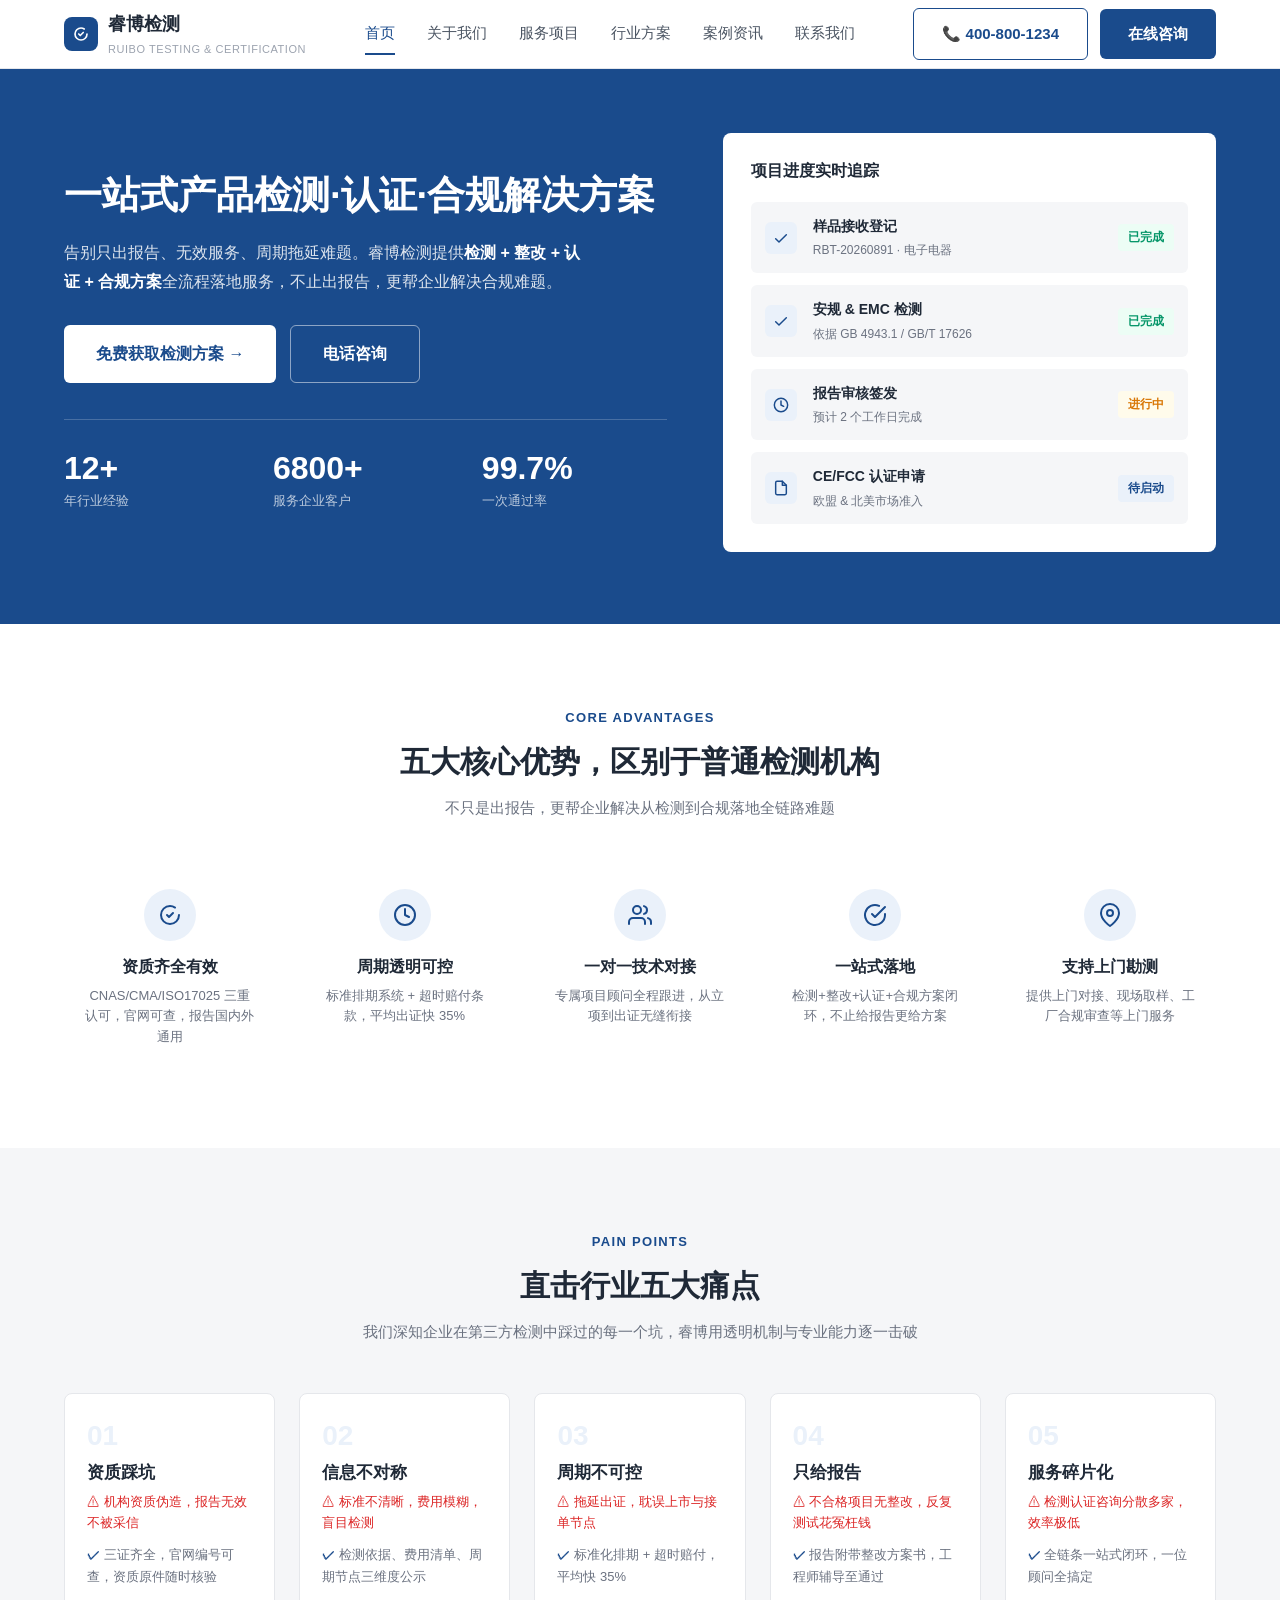
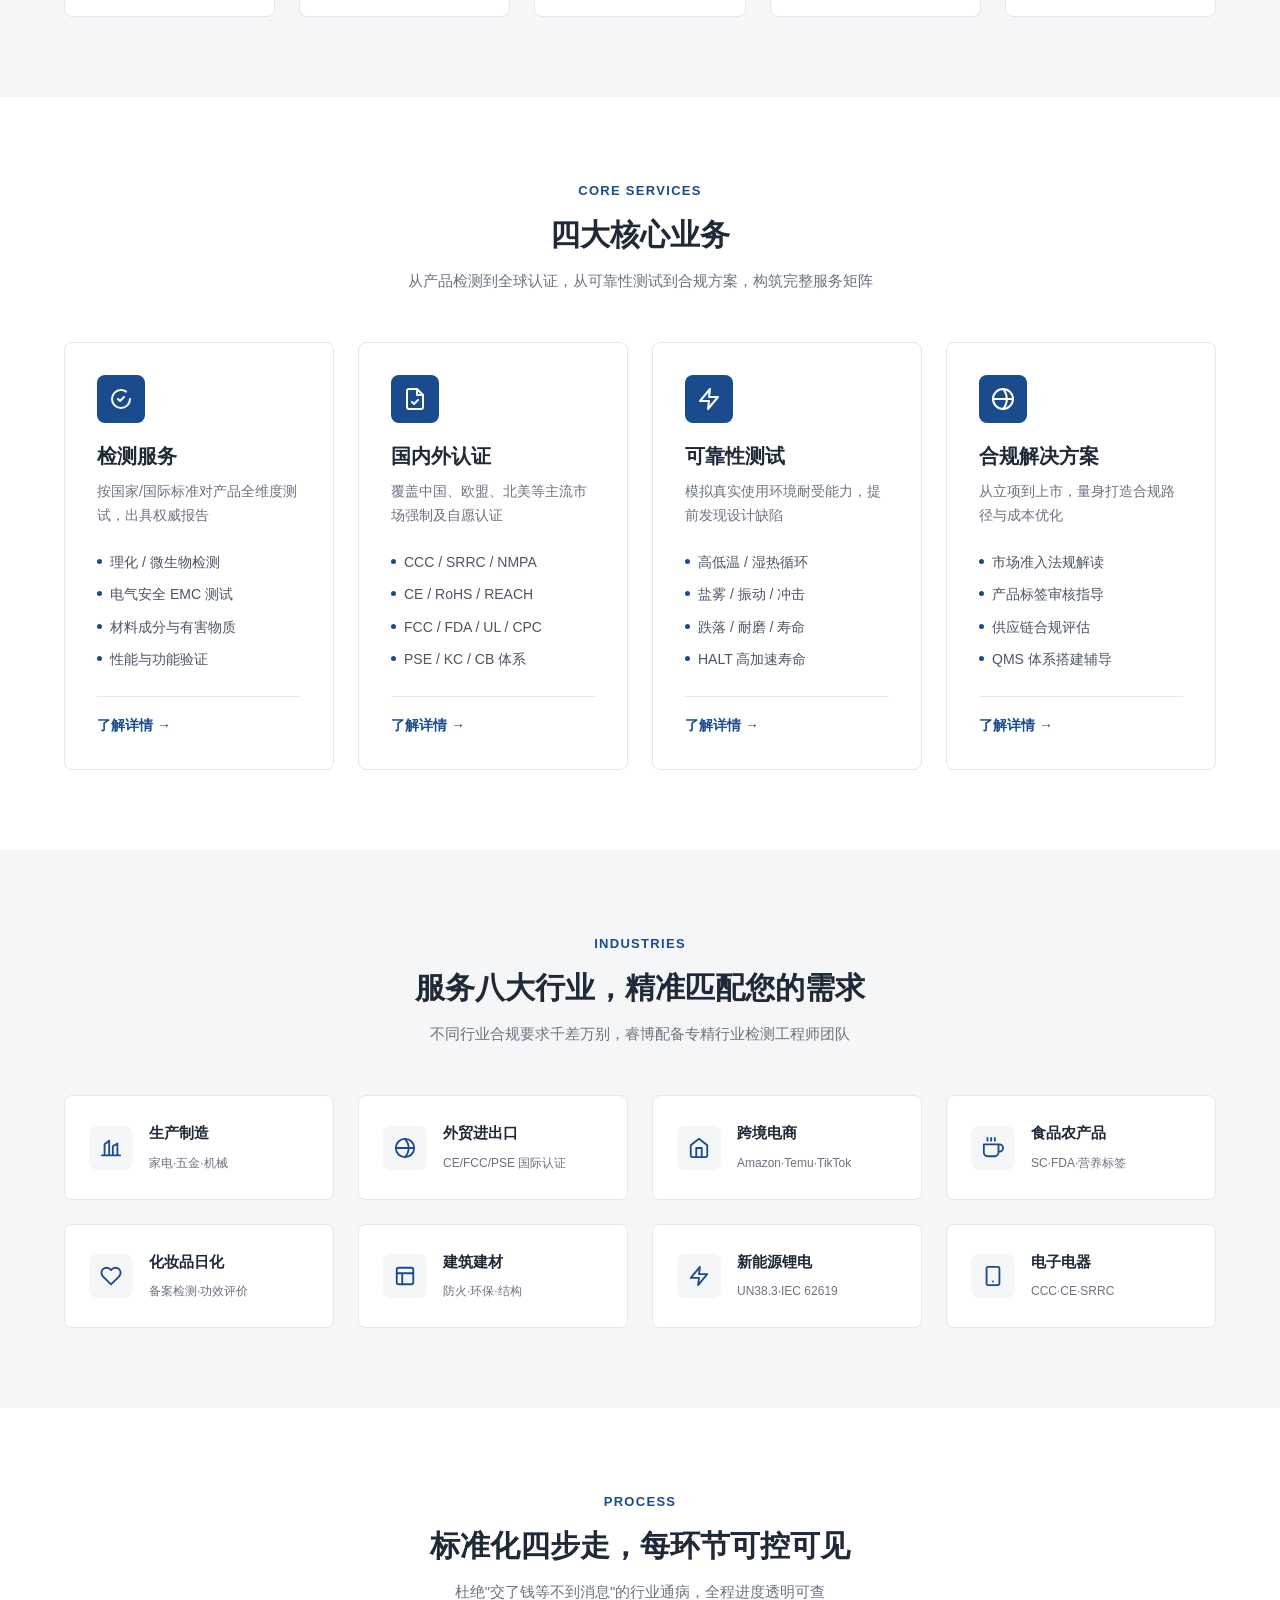
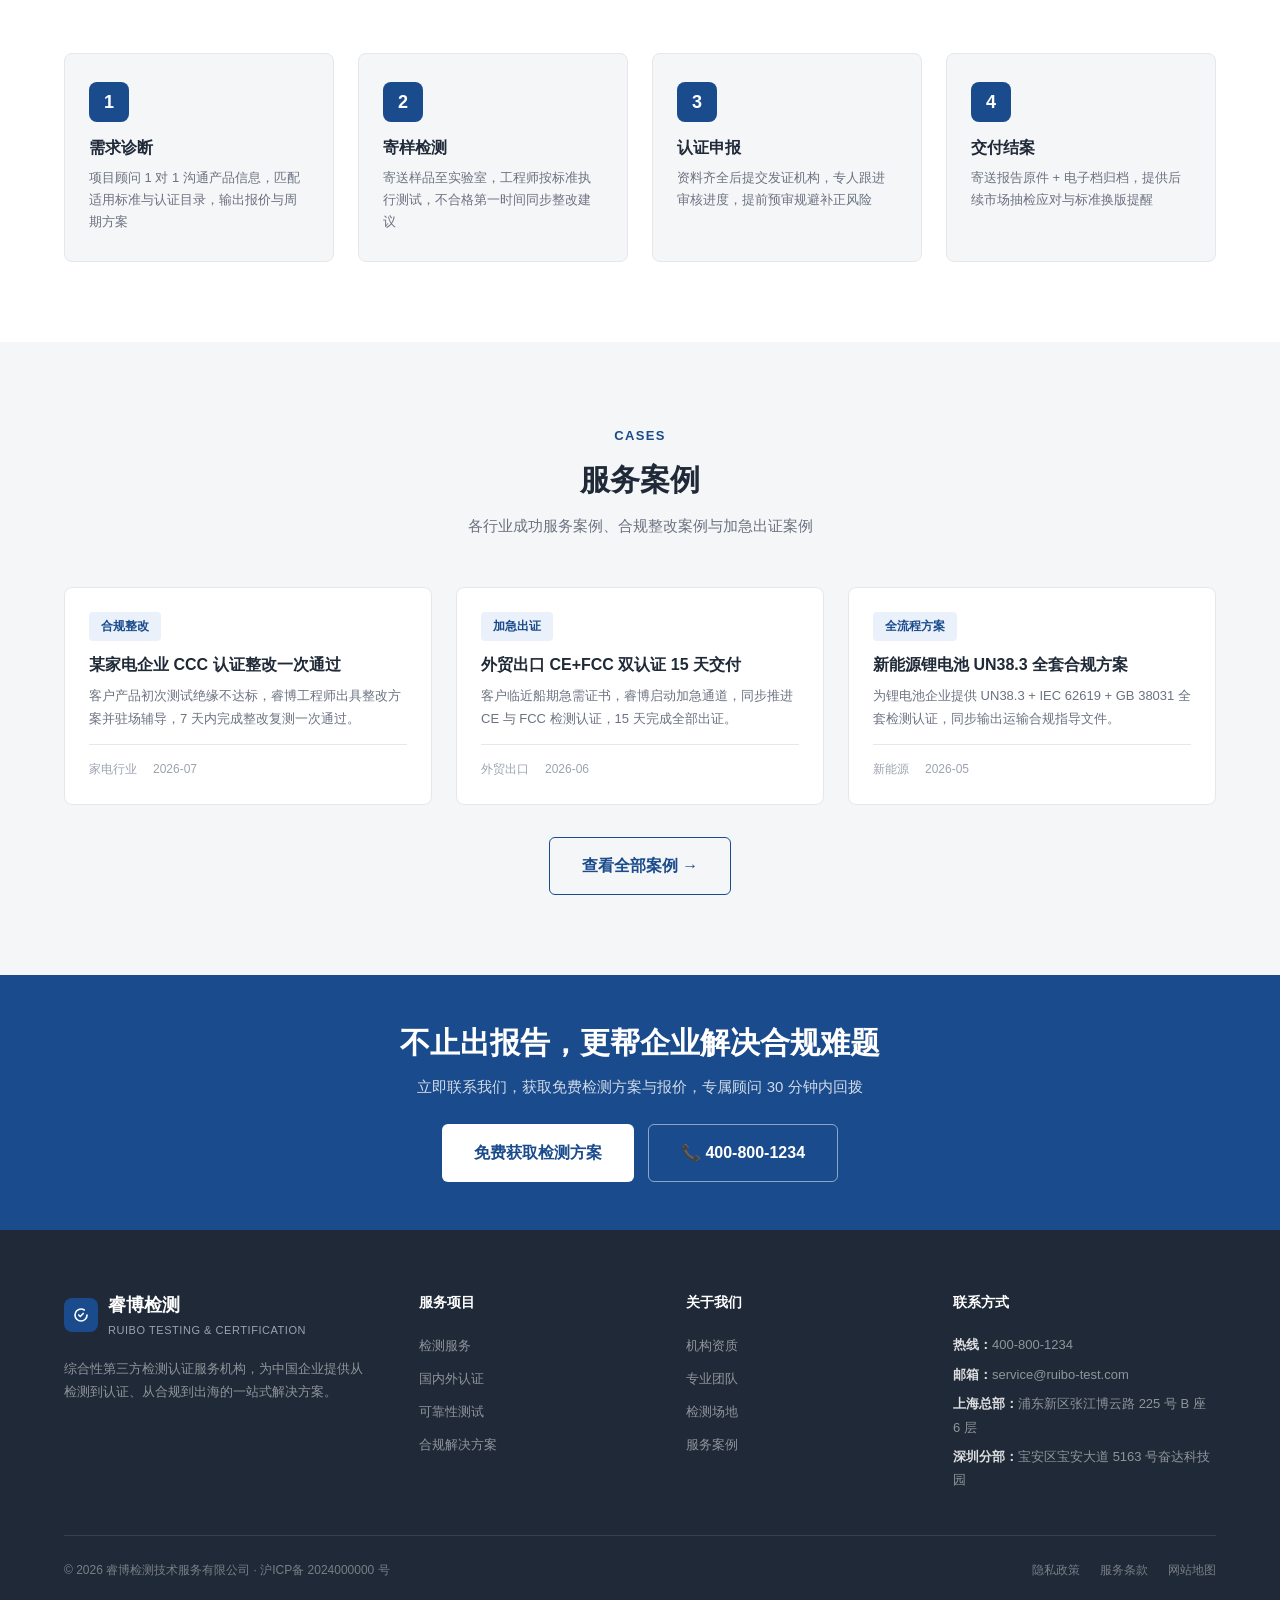
==== commit 55148332: "feat: 第三方检测机构官网设计 Co-authored-by: traeagent <traeagent@users.noreply.github.com>" ====
--- a/index.html
+++ b/index.html
@@ -1,1167 +1,401 @@
 <!DOCTYPE html>
-<html lang="zh-CN">
-<head>
-<meta charset="UTF-8" />
-<meta name="viewport" content="width=device-width, initial-scale=1.0" />
-<title>睿博检测技术服务 | 综合性第三方检测认证机构</title>
-<meta name="description" content="睿博检测 - 专注产品检测、国内外认证、可靠性测试与合规解决方案的综合性第三方检测服务机构，服务生产制造、外贸、电商、食品、化妆品、新能源等行业。" />
-<link rel="preconnect" href="https://fonts.googleapis.com" />
-<link rel="preconnect" href="https://fonts.gstatic.com" crossorigin />
-<link href="https://fonts.googleapis.com/css2?family=DM+Serif+Display:ital@0;1&family=Plus+Jakarta+Sans:wght@300;400;500;600;700;800&display=swap" rel="stylesheet" />
-<style>
-  :root{
-    --navy-900:#0A1F44;
-    --navy-800:#0F2B5B;
-    --navy-700:#1A4B8C;
-    --blue-600:#2563EB;
-    --blue-500:#3B7DD8;
-    --blue-400:#5B9DEF;
-    --blue-50:#EFF6FF;
-    --blue-100:#DBEAFE;
-    --ink-900:#0B1B34;
-    --ink-700:#2A3B5C;
-    --ink-500:#4A5D7C;
-    --ink-400:#6B7E9C;
-    --ink-300:#9AADC8;
-    --line:#E5ECF7;
-    --bg:#F7F9FD;
-    --white:#FFFFFF;
-    --accent:#0EA5E9;
-    --radius:14px;
-    --shadow-sm:0 2px 8px rgba(10,31,68,.06);
-    --shadow-md:0 12px 32px rgba(10,31,68,.08);
-    --shadow-lg:0 24px 60px rgba(10,31,68,.12);
-  }
-  *{box-sizing:border-box;margin:0;padding:0}
-  html{scroll-behavior:smooth}
-  body{
-    font-family:'Plus Jakarta Sans',system-ui,-apple-system,'PingFang SC','Microsoft YaHei',sans-serif;
-    color:var(--ink-900);
-    background:var(--white);
-    line-height:1.65;
-    font-size:15px;
-    -webkit-font-smoothing:antialiased;
-  }
-  a{color:inherit;text-decoration:none}
-  button{font-family:inherit;cursor:pointer;border:none;background:none}
-  img{max-width:100%;display:block}
-  .container{max-width:1200px;margin:0 auto;padding:0 28px}
-  .serif{font-family:'DM Serif Display',Georgia,serif;font-weight:400;letter-spacing:-.01em}
-  .eyebrow{
-    display:inline-flex;align-items:center;gap:8px;
-    font-size:12.5px;font-weight:600;letter-spacing:.12em;
-    text-transform:uppercase;color:var(--navy-700);
-    margin-bottom:18px;
-  }
-  .eyebrow::before{
-    content:"";width:32px;height:1px;background:var(--navy-700);
-  }
-  .section-title{
-    font-size:clamp(30px,4vw,46px);
-    line-height:1.15;color:var(--navy-900);
-    margin-bottom:16px;
-  }
-  .section-sub{
-    font-size:16px;color:var(--ink-500);max-width:640px;
-  }
-  .section-header{margin-bottom:56px;text-align:center}
-  .section-header .eyebrow{justify-content:center}
-  .section-header .section-sub{margin:0 auto}
-
-  /* ====== NAV ====== */
-  .nav{
-    position:fixed;top:0;left:0;right:0;z-index:100;
-    background:rgba(255,255,255,.85);
-    backdrop-filter:saturate(180%) blur(14px);
-    -webkit-backdrop-filter:saturate(180%) blur(14px);
-    border-bottom:1px solid rgba(229,236,247,.7);
-    transition:box-shadow .3s ease;
-  }
-  .nav.scrolled{box-shadow:var(--shadow-sm)}
-  .nav-inner{
-    display:flex;align-items:center;justify-content:space-between;
-    height:76px;
-  }
-  .logo{
-    display:flex;align-items:center;gap:11px;font-weight:700;color:var(--navy-900);
-  }
-  .logo-mark{
-    width:38px;height:38px;border-radius:10px;
-    background:linear-gradient(135deg,var(--navy-800),var(--blue-500));
-    position:relative;display:grid;place-items:center;
-    box-shadow:0 6px 18px rgba(26,75,140,.3);
-  }
-  .logo-mark svg{width:20px;height:20px;color:white}
-  .logo-text{font-size:18px;line-height:1}
-  .logo-text small{display:block;font-size:10.5px;font-weight:500;color:var(--ink-400);letter-spacing:.1em;margin-top:4px}
-  .nav-links{display:flex;align-items:center;gap:36px}
-  .nav-links a{
-    font-size:14.5px;font-weight:500;color:var(--ink-700);
-    position:relative;padding:6px 0;transition:color .2s;
-  }
-  .nav-links a:hover{color:var(--navy-800)}
-  .nav-links a::after{
-    content:"";position:absolute;left:0;bottom:-2px;height:2px;width:0;
-    background:var(--blue-500);transition:width .25s ease;
-  }
-  .nav-links a:hover::after{width:100%}
-  .nav-cta{
-    display:flex;align-items:center;gap:12px;
-  }
-  .btn{
-    display:inline-flex;align-items:center;justify-content:center;gap:8px;
-    padding:12px 22px;border-radius:999px;font-weight:600;font-size:14.5px;
-    transition:all .25s ease;white-space:nowrap;
-  }
-  .btn-primary{
-    background:linear-gradient(135deg,var(--navy-800),var(--navy-700));
-    color:white;box-shadow:0 8px 20px rgba(15,43,91,.22);
-  }
-  .btn-primary:hover{transform:translateY(-1px);box-shadow:0 14px 28px rgba(15,43,91,.28)}
-  .btn-ghost{
-    background:var(--white);color:var(--navy-800);
-    border:1.5px solid var(--line);
-  }
-  .btn-ghost:hover{border-color:var(--navy-700);color:var(--navy-800);background:var(--blue-50)}
-  .btn-outline{
-    background:transparent;color:white;border:1.5px solid rgba(255,255,255,.35);
-  }
-  .btn-outline:hover{background:rgba(255,255,255,.1);border-color:rgba(255,255,255,.6)}
-  .hamburger{display:none;width:40px;height:40px;flex-direction:column;gap:5px;align-items:center;justify-content:center}
-  .hamburger span{width:22px;height:2px;background:var(--navy-900);border-radius:2px;transition:all .3s}
-
-  /* ====== HERO ====== */
-  .hero{
-    padding:140px 0 90px;position:relative;overflow:hidden;
-    background:
-      radial-gradient(ellipse 80% 60% at 100% -10%, rgba(59,125,216,.18), transparent 60%),
-      radial-gradient(ellipse 60% 50% at -10% 100%, rgba(15,43,91,.08), transparent 60%),
-      linear-gradient(180deg,var(--white) 0%,var(--bg) 100%);
-  }
-  .hero-grid{
-    display:grid;grid-template-columns:1.08fr .92fr;gap:60px;align-items:center;
-  }
-  .hero-badge{
-    display:inline-flex;align-items:center;gap:10px;
-    padding:8px 16px;border-radius:999px;
-    background:var(--blue-50);border:1px solid var(--blue-100);
-    font-size:13px;font-weight:600;color:var(--navy-700);margin-bottom:28px;
-  }
-  .hero-badge .dot{
-    width:8px;height:8px;border-radius:50%;background:var(--accent);
-    box-shadow:0 0 0 4px rgba(14,165,233,.15);
-  }
-  .hero h1{
-    font-size:clamp(38px,5.6vw,62px);
-    line-height:1.08;color:var(--navy-900);margin-bottom:24px;
-  }
-  .hero h1 .accent{
-    background:linear-gradient(135deg,var(--navy-700),var(--blue-500));
-    -webkit-background-clip:text;background-clip:text;color:transparent;
-    font-style:italic;
-  }
-  .hero p.lead{
-    font-size:17px;color:var(--ink-500);line-height:1.8;
-    max-width:540px;margin-bottom:36px;
-  }
-  .hero-ctas{display:flex;align-items:center;gap:16px;flex-wrap:wrap;margin-bottom:44px}
-  .hero-stats{
-    display:grid;grid-template-columns:repeat(3,1fr);gap:28px;
-    padding-top:32px;border-top:1px solid var(--line);
-  }
-  .hero-stats .n{
-    font-family:'DM Serif Display',serif;
-    font-size:36px;color:var(--navy-800);line-height:1;
-  }
-  .hero-stats .n small{font-size:18px;color:var(--blue-500)}
-  .hero-stats .l{
-    font-size:13px;color:var(--ink-500);margin-top:8px;font-weight:500;
-  }
-
-  /* Hero Visual */
-  .hero-visual{position:relative}
-  .hero-card-main{
-    background:white;border-radius:20px;padding:28px;
-    box-shadow:var(--shadow-lg);
-    position:relative;z-index:2;
-  }
-  .hero-card-header{
-    display:flex;align-items:center;justify-content:space-between;margin-bottom:22px;
-  }
-  .hero-card-header h3{font-size:15px;color:var(--navy-900)}
-  .hero-card-tag{
-    font-size:11.5px;padding:5px 12px;border-radius:999px;
-    background:#ECFDF5;color:#059669;font-weight:600;letter-spacing:.03em;
-  }
-  .verify-list{display:flex;flex-direction:column;gap:14px}
-  .verify-item{
-    display:grid;grid-template-columns:40px 1fr auto;gap:14px;align-items:center;
-    padding:14px;border-radius:12px;background:var(--bg);
-    transition:all .25s;
-  }
-  .verify-item:hover{background:var(--blue-50);transform:translateX(4px)}
-  .verify-ico{
-    width:40px;height:40px;border-radius:10px;
-    background:linear-gradient(135deg,var(--blue-50),var(--white));
-    border:1px solid var(--blue-100);
-    display:grid;place-items:center;color:var(--navy-700);
-  }
-  .verify-name{font-size:14px;font-weight:600;color:var(--navy-900)}
-  .verify-sub{font-size:12px;color:var(--ink-400);margin-top:2px}
-  .verify-status{font-size:12px;font-weight:600;color:var(--navy-700);padding:4px 10px;border-radius:6px;background:white;border:1px solid var(--line)}
-
-  .floating-card{
-    position:absolute;border-radius:16px;box-shadow:var(--shadow-md);
-    background:white;padding:18px;
-  }
-  .float-1{
-    top:-22px;left:-30px;z-index:3;
-    display:flex;align-items:center;gap:12px;
-    animation:float 4.5s ease-in-out infinite;
-  }
-  .float-1 .ico{
-    width:44px;height:44px;border-radius:12px;
-    background:linear-gradient(135deg,#FBBF24,#F59E0B);
-    display:grid;place-items:center;color:white;
-  }
-  .float-1 .t{font-size:13px;font-weight:700;color:var(--navy-900)}
-  .float-1 .s{font-size:11px;color:var(--ink-400)}
-  .float-2{
-    bottom:40px;right:-26px;z-index:3;
-    animation:float 5.5s ease-in-out infinite reverse;
-  }
-  .float-2 .ring{
-    width:52px;height:52px;border-radius:50%;
-    background:conic-gradient(var(--navy-700) 0 88%, var(--blue-100) 88% 100%);
-    display:grid;place-items:center;margin-bottom:10px;
-  }
-  .float-2 .ring::after{
-    content:"";width:42px;height:42px;border-radius:50%;background:white;
-  }
-  .float-2 .t{font-size:13px;font-weight:700;color:var(--navy-900)}
-  .float-2 .s{font-size:11px;color:var(--ink-400)}
-
-  @keyframes float{
-    0%,100%{transform:translateY(0)}
-    50%{transform:translateY(-12px)}
-  }
-
-  /* ====== LOGOS / TRUSTED ====== */
-  .trusted{
-    padding:48px 0;border-top:1px solid var(--line);border-bottom:1px solid var(--line);
-    background:var(--white);
-  }
-  .trusted-inner{
-    display:grid;grid-template-columns:160px 1fr;gap:50px;align-items:center;
-  }
-  .trusted-label{font-size:13px;color:var(--ink-400);font-weight:600;letter-spacing:.06em;text-transform:uppercase}
-  .trusted-logos{
-    display:grid;grid-template-columns:repeat(6,1fr);gap:32px;align-items:center;
-  }
-  .trusted-logos .brand{
-    font-family:'DM Serif Display',serif;
-    font-size:22px;color:var(--ink-300);text-align:center;
-    opacity:.75;transition:all .3s;letter-spacing:.01em;
-  }
-  .trusted-logos .brand:hover{color:var(--navy-700);opacity:1}
-
-  /* ====== PAIN POINTS / SOLUTION ====== */
-  .solution{padding:110px 0;background:var(--bg)}
-  .solution-grid{
-    display:grid;grid-template-columns:repeat(5,1fr);gap:18px;
-  }
-  .pain-card{
-    background:white;border-radius:var(--radius);padding:28px 22px;
-    border:1px solid var(--line);
-    position:relative;transition:all .35s ease;overflow:hidden;
-  }
-  .pain-card::before{
-    content:"";position:absolute;top:0;left:0;right:0;height:3px;
-    background:linear-gradient(90deg,var(--navy-700),var(--blue-500));
-    transform:scaleX(0);transform-origin:left;transition:transform .4s ease;
-  }
-  .pain-card:hover{transform:translateY(-6px);box-shadow:var(--shadow-md);border-color:transparent}
-  .pain-card:hover::before{transform:scaleX(1)}
-  .pain-num{
-    font-family:'DM Serif Display',serif;
-    font-size:34px;line-height:1;color:var(--blue-100);
-    transition:color .35s;
-  }
-  .pain-card:hover .pain-num{color:var(--blue-500)}
-  .pain-card h4{
-    font-size:17px;color:var(--navy-900);margin:14px 0 8px;
-  }
-  .pain-card .pain{font-size:13px;color:#DC2626;font-weight:600;margin-bottom:10px}
-  .pain-card .solv{font-size:13.5px;color:var(--ink-500);line-height:1.7}
-  .pain-card .pain::before{content:"⚠ ";}
-  .pain-card .solv::before{content:"✓ ";color:var(--navy-700);font-weight:700}
-
-  /* ====== SERVICES ====== */
-  .services{padding:110px 0;background:var(--white)}
-  .services-grid{
-    display:grid;grid-template-columns:repeat(4,1fr);gap:24px;
-  }
-  .svc-card{
-    position:relative;border-radius:18px;padding:34px 28px;
-    background:var(--white);border:1px solid var(--line);
-    transition:all .4s cubic-bezier(.2,.8,.2,1);
-    overflow:hidden;
-  }
-  .svc-card::after{
-    content:"";position:absolute;inset:0;
-    background:linear-gradient(160deg,rgba(26,75,140,.02),rgba(59,125,216,.08));
-    opacity:0;transition:opacity .4s;
-  }
-  .svc-card:hover{
-    transform:translateY(-8px);
-    border-color:transparent;
-    box-shadow:var(--shadow-lg);
-  }
-  .svc-card:hover::after{opacity:1}
-  .svc-card > *{position:relative;z-index:1}
-  .svc-ico{
-    width:56px;height:56px;border-radius:14px;
-    background:linear-gradient(135deg,var(--navy-800),var(--navy-700));
-    color:white;display:grid;place-items:center;margin-bottom:24px;
-    transition:transform .4s;
-  }
-  .svc-card:hover .svc-ico{transform:rotate(-6deg) scale(1.06)}
-  .svc-ico svg{width:26px;height:26px}
-  .svc-card h3{
-    font-size:20px;color:var(--navy-900);margin-bottom:12px;
-  }
-  .svc-card p{font-size:14px;color:var(--ink-500);line-height:1.75;margin-bottom:20px}
-  .svc-card ul{list-style:none;margin-bottom:24px}
-  .svc-card li{
-    font-size:13.5px;color:var(--ink-700);padding:5px 0;
-    display:flex;align-items:flex-start;gap:8px;
-  }
-  .svc-card li::before{
-    content:"";flex-shrink:0;width:5px;height:5px;border-radius:50%;
-    background:var(--blue-500);margin-top:8px;
-  }
-  .svc-link{
-    display:inline-flex;align-items:center;gap:6px;
-    font-size:13.5px;font-weight:600;color:var(--navy-700);
-    border-top:1px solid var(--line);padding-top:16px;width:100%;
-    transition:gap .25s,color .25s;
-  }
-  .svc-card:hover .svc-link{color:var(--blue-500);gap:12px}
-
-  /* ====== INDUSTRIES ====== */
-  .industries{
-    padding:110px 0;position:relative;overflow:hidden;
-    background:linear-gradient(180deg,var(--bg) 0%, #EEF4FC 100%);
-  }
-  .ind-grid{
-    display:grid;grid-template-columns:repeat(4,1fr);gap:20px;
-  }
-  .ind-card{
-    background:white;border-radius:16px;padding:28px 24px;
-    display:flex;align-items:center;gap:18px;
-    border:1px solid var(--line);
-    transition:all .3s;
-  }
-  .ind-card:hover{
-    background:linear-gradient(135deg,var(--navy-800),var(--navy-700));
-    transform:translateY(-4px);box-shadow:var(--shadow-md);
-    border-color:transparent;
-  }
-  .ind-ico{
-    width:52px;height:52px;border-radius:12px;flex-shrink:0;
-    background:var(--blue-50);color:var(--navy-700);
-    display:grid;place-items:center;transition:all .3s;
-  }
-  .ind-ico svg{width:24px;height:24px}
-  .ind-card:hover .ind-ico{background:rgba(255,255,255,.15);color:white}
-  .ind-card h5{font-size:16px;color:var(--navy-900);margin-bottom:4px;transition:color .3s}
-  .ind-card small{font-size:12.5px;color:var(--ink-400);transition:color .3s}
-  .ind-card:hover h5{color:white}
-  .ind-card:hover small{color:rgba(255,255,255,.7)}
-
-  /* ====== PROCESS ====== */
-  .process{padding:110px 0;background:var(--white)}
-  .process-wrap{
-    background:linear-gradient(135deg,var(--navy-900) 0%, var(--navy-700) 100%);
-    border-radius:24px;padding:64px 56px;color:white;position:relative;overflow:hidden;
-  }
-  .process-wrap::before{
-    content:"";position:absolute;top:-50%;right:-20%;width:600px;height:600px;
-    background:radial-gradient(circle,rgba(59,125,216,.25),transparent 60%);
-  }
-  .process-head{display:grid;grid-template-columns:1fr 1fr;gap:40px;align-items:end;margin-bottom:60px;position:relative;z-index:1}
-  .process-head .eyebrow{color:rgba(255,255,255,.7)}
-  .process-head .eyebrow::before{background:rgba(255,255,255,.5)}
-  .process-head h2{font-size:clamp(28px,3.4vw,40px);line-height:1.2}
-  .process-head p{color:rgba(255,255,255,.7);font-size:15px;line-height:1.75}
-  .steps{
-    display:grid;grid-template-columns:repeat(4,1fr);gap:0;position:relative;z-index:1;
-  }
-  .step{
-    padding:0 22px;position:relative;
-  }
-  .step:not(:last-child)::after{
-    content:"";position:absolute;top:24px;right:0;width:calc(100% - 48px);
-    left:calc(100% - 26px);height:1px;
-    background:repeating-linear-gradient(90deg,rgba(255,255,255,.35) 0 6px,transparent 6px 12px);
-  }
-  .step-num{
-    width:48px;height:48px;border-radius:14px;
-    background:rgba(255,255,255,.1);
-    border:1px solid rgba(255,255,255,.2);
-    display:grid;place-items:center;
-    font-family:'DM Serif Display',serif;font-size:22px;margin-bottom:22px;
-    backdrop-filter:blur(4px);
-  }
-  .step h4{font-size:17px;margin-bottom:8px}
-  .step p{font-size:13.5px;color:rgba(255,255,255,.65);line-height:1.7}
-
-  /* ====== CONTACT / CTA ====== */
-  .contact{padding:110px 0;background:var(--bg)}
-  .contact-grid{
-    display:grid;grid-template-columns:1fr 1.1fr;gap:60px;align-items:start;
-  }
-  .contact-info h2{font-size:clamp(30px,4vw,44px);line-height:1.15;margin:14px 0 18px;color:var(--navy-900)}
-  .contact-info .desc{font-size:16px;color:var(--ink-500);line-height:1.8;margin-bottom:38px;max-width:480px}
-  .contact-methods{display:flex;flex-direction:column;gap:22px}
-  .cm{
-    display:flex;gap:18px;padding:20px;border-radius:14px;
-    background:white;border:1px solid var(--line);
-    transition:all .3s;
-  }
-  .cm:hover{border-color:var(--blue-400);transform:translateX(4px);box-shadow:var(--shadow-sm)}
-  .cm-ico{
-    width:48px;height:48px;border-radius:12px;flex-shrink:0;
-    background:linear-gradient(135deg,var(--navy-800),var(--navy-700));
-    color:white;display:grid;place-items:center;
-  }
-  .cm-ico svg{width:22px;height:22px}
-  .cm .lbl{font-size:12px;color:var(--ink-400);font-weight:600;letter-spacing:.08em;text-transform:uppercase;margin-bottom:4px}
-  .cm .val{font-size:18px;font-weight:700;color:var(--navy-900);line-height:1.3}
-  .cm .val small{display:block;font-size:13px;color:var(--ink-500);font-weight:500;margin-top:4px}
-
-  /* Form */
-  .form-wrap{
-    background:white;border-radius:20px;padding:40px;
-    box-shadow:var(--shadow-md);border:1px solid var(--line);
-  }
-  .form-wrap h3{font-size:24px;color:var(--navy-900);margin-bottom:8px}
-  .form-wrap p{font-size:14px;color:var(--ink-500);margin-bottom:28px}
-  .form-row{display:grid;grid-template-columns:1fr 1fr;gap:16px;margin-bottom:16px}
-  .field{display:flex;flex-direction:column;gap:7px;margin-bottom:16px}
-  .field label{
-    font-size:13px;font-weight:600;color:var(--ink-700);
-  }
-  .field label .req{color:#EF4444;margin-left:2px}
-  .field input, .field select, .field textarea{
-    width:100%;padding:12.5px 14px;border-radius:10px;
-    border:1.5px solid var(--line);background:var(--bg);
-    font-family:inherit;font-size:14.5px;color:var(--ink-900);
-    transition:all .2s;outline:none;
-  }
-  .field input::placeholder, .field textarea::placeholder{color:var(--ink-300)}
-  .field input:focus, .field select:focus, .field textarea:focus{
-    border-color:var(--blue-500);background:white;
-    box-shadow:0 0 0 4px rgba(59,125,216,.1);
-  }
-  .field textarea{resize:vertical;min-height:100px}
-  .form-note{
-    display:flex;align-items:flex-start;gap:8px;
-    font-size:12px;color:var(--ink-400);margin:14px 0 22px;line-height:1.6;
-  }
-  .form-note input{margin-top:3px}
-  .form-submit{width:100%;padding:15px;font-size:15.5px}
-  .form-success{
-    display:none;padding:28px;border-radius:14px;
-    background:linear-gradient(135deg,#ECFDF5,#D1FAE5);
-    border:1px solid #6EE7B7;text-align:center;
-  }
-  .form-success .ok{
-    width:56px;height:56px;border-radius:50%;
-    background:#10B981;color:white;display:grid;place-items:center;
-    margin:0 auto 14px;
-  }
-  .form-success h4{font-size:19px;color:#065F46;margin-bottom:6px}
-  .form-success p{font-size:14px;color:#047857}
-
-  /* ====== FOOTER ====== */
-  footer{
-    background:var(--navy-900);color:rgba(255,255,255,.75);
-    padding:70px 0 28px;
-  }
-  .footer-grid{
-    display:grid;grid-template-columns:1.3fr .8fr .8fr 1fr;gap:50px;
-    padding-bottom:44px;border-bottom:1px solid rgba(255,255,255,.08);
-  }
-  .footer-brand .logo{color:white;margin-bottom:18px}
-  .footer-brand p{font-size:14px;line-height:1.8;color:rgba(255,255,255,.6);max-width:320px;margin-bottom:18px}
-  .footer-social{display:flex;gap:10px}
-  .footer-social a{
-    width:36px;height:36px;border-radius:10px;
-    background:rgba(255,255,255,.08);
-    display:grid;place-items:center;color:rgba(255,255,255,.8);
-    transition:all .25s;
-  }
-  .footer-social a:hover{background:var(--blue-500);color:white;transform:translateY(-2px)}
-  .footer-col h6{
-    font-size:14px;font-weight:700;color:white;margin-bottom:20px;
-    letter-spacing:.04em;
-  }
-  .footer-col a{
-    display:block;font-size:13.5px;padding:5px 0;color:rgba(255,255,255,.6);
-    transition:all .2s;
-  }
-  .footer-col a:hover{color:white;transform:translateX(3px)}
-  .footer-col .addr{font-size:13.5px;line-height:1.8;color:rgba(255,255,255,.6);padding:4px 0}
-  .footer-col .addr strong{color:rgba(255,255,255,.9);font-weight:600}
-  .footer-bottom{
-    display:flex;align-items:center;justify-content:space-between;
-    padding-top:26px;font-size:12.5px;color:rgba(255,255,255,.45);
-  }
-  .footer-bottom .links{display:flex;gap:22px}
-  .footer-bottom .links a:hover{color:rgba(255,255,255,.85)}
-
-  /* ====== REVEAL ANIM ====== */
-  .reveal{opacity:0;transform:translateY(28px);transition:opacity .7s ease, transform .7s cubic-bezier(.2,.8,.2,1)}
-  .reveal.in{opacity:1;transform:none}
-  .reveal.d1{transition-delay:.05s}
-  .reveal.d2{transition-delay:.12s}
-  .reveal.d3{transition-delay:.2s}
-  .reveal.d4{transition-delay:.28s}
-  .reveal.d5{transition-delay:.36s}
-
-  /* ====== RESPONSIVE ====== */
-  @media (max-width:980px){
-    .nav-links{display:none}
-    .hamburger{display:flex}
-    .hero{padding:110px 0 60px}
-    .hero-grid,.contact-grid{grid-template-columns:1fr;gap:44px}
-    .hero-visual{order:-1;max-width:480px;margin:0 auto;width:100%}
-    .float-1{left:0}
-    .float-2{right:0}
-    .trusted-inner{grid-template-columns:1fr;gap:22px}
-    .trusted-logos{grid-template-columns:repeat(3,1fr)}
-    .solution-grid{grid-template-columns:repeat(2,1fr)}
-    .services-grid{grid-template-columns:repeat(2,1fr)}
-    .ind-grid{grid-template-columns:repeat(2,1fr)}
-    .process-wrap{padding:44px 28px}
-    .process-head{grid-template-columns:1fr;gap:18px;margin-bottom:40px}
-    .steps{grid-template-columns:repeat(2,1fr);gap:28px}
-    .step:not(:last-child)::after{display:none}
-    .footer-grid{grid-template-columns:1fr 1fr;gap:36px}
-  }
-  @media (max-width:560px){
-    .container{padding:0 20px}
-    .hero-stats{grid-template-columns:repeat(3,1fr);gap:16px}
-    .hero-stats .n{font-size:26px}
-    .solution-grid,.services-grid,.ind-grid{grid-template-columns:1fr}
-    .steps{grid-template-columns:1fr}
-    .form-row{grid-template-columns:1fr}
-    .form-wrap{padding:28px 22px}
-    .footer-grid{grid-template-columns:1fr;gap:30px}
-    .footer-bottom{flex-direction:column;gap:12px;text-align:center}
-    .nav-cta .btn-ghost{display:none}
-    .pain-card{padding:24px 20px}
-  }
-
-  /* Mobile menu */
-  .mobile-menu{
-    position:fixed;inset:76px 0 auto 0;z-index:99;
-    background:white;border-bottom:1px solid var(--line);
-    padding:18px 28px 24px;
-    transform:translateY(-110%);transition:transform .35s ease;
-    box-shadow:var(--shadow-md);
-  }
-  .mobile-menu.open{transform:translateY(0)}
-  .mobile-menu a{
-    display:block;padding:14px 0;border-bottom:1px solid var(--line);
-    font-size:15px;font-weight:500;color:var(--ink-700);
-  }
-  .mobile-menu a:last-child{border-bottom:none}
-  .mobile-cta{margin-top:16px;display:flex;flex-direction:column;gap:10px}
-</style>
+<html lang="zh-CN" class="trae-edit-mode-dragging"><head>
+<meta charset="UTF-8">
+<meta name="viewport" content="width=device-width, initial-scale=1.0">
+<title>睿博检测技术服务 | 一站式第三方检测认证合规解决方案</title>
+<meta name="description" content="睿博检测 - 专注产品检测、国内外认证、可靠性测试与合规解决方案的综合性第三方检测机构。不止出报告，更帮企业解决合规难题。服务制造、外贸、电商、食品、化妆品、建材、新能源等全行业。">
+<link rel="stylesheet" href="css/style.css">
 </head>
 <body>
 
-<!-- ===== NAV ===== -->
-<nav class="nav" id="nav">
-  <div class="container nav-inner">
-    <a href="#" class="logo">
-      <div class="logo-mark">
-        <svg viewBox="0 0 24 24" fill="none" stroke="currentColor" stroke-width="2.2" stroke-linecap="round" stroke-linejoin="round">
-          <path d="M9 12l2 2 4-4"/>
-          <path d="M20 12c0 4.418-3.582 8-8 8s-8-3.582-8-8 3.582-8 8-8c1.6 0 3.087.468 4.34 1.275"/>
-        </svg>
-      </div>
-      <div class="logo-text">
-        睿博检测
-        <small>RUIBO TESTING & CERTIFICATION</small>
-      </div>
+<!-- ============ 导航 ============ -->
+<header class="header" style="box-shadow: none;">
+  <div class="container header-inner">
+    <a href="index.html" class="logo">
+      <span class="logo-mark">
+        <svg viewBox="0 0 24 24" fill="none" stroke="currentColor" stroke-width="2.2" stroke-linecap="round" stroke-linejoin="round"><path d="M9 12l2 2 4-4"></path><path d="M20 12c0 4.418-3.582 8-8 8s-8-3.582-8-8 3.582-8 8-8c1.6 0 3.087.468 4.34 1.275"></path></svg>
+      </span>
+      <span>睿博检测<small>RUIBO TESTING &amp; CERTIFICATION</small></span>
     </a>
-    <div class="nav-links">
-      <a href="#services">服务项目</a>
-      <a href="#industries">行业覆盖</a>
-      <a href="#solution">解决方案</a>
-      <a href="#process">检测流程</a>
-      <a href="#contact">联系我们</a>
-    </div>
+    <nav class="nav-links">
+      <a href="index.html" class="active">首页</a>
+      <a href="about.html">关于我们</a>
+      <a href="services.html">服务项目</a>
+      <a href="industries.html">行业方案</a>
+      <a href="cases.html">案例资讯</a>
+      <a href="contact.html">联系我们</a>
+    </nav>
     <div class="nav-cta">
-      <a href="tel:400-800-1234" class="btn btn-ghost">
-        <svg width="14" height="14" viewBox="0 0 24 24" fill="none" stroke="currentColor" stroke-width="2" stroke-linecap="round" stroke-linejoin="round"><path d="M22 16.92v3a2 2 0 0 1-2.18 2 19.79 19.79 0 0 1-8.63-3.07 19.5 19.5 0 0 1-6-6 19.79 19.79 0 0 1-3.07-8.67A2 2 0 0 1 4.11 2h3a2 2 0 0 1 2 1.72 12.84 12.84 0 0 0 .7 2.81 2 2 0 0 1-.45 2.11L8.09 9.91a16 16 0 0 0 6 6l1.27-1.27a2 2 0 0 1 2.11-.45 12.84 12.84 0 0 0 2.81.7A2 2 0 0 1 22 16.92z"/></svg>
-        400-800-1234
-      </a>
-      <a href="#contact" class="btn btn-primary">在线咨询</a>
-    </div>
-    <button class="hamburger" id="hamburger" aria-label="menu">
-      <span></span><span></span><span></span>
-    </button>
-  </div>
-  <div class="mobile-menu" id="mobileMenu">
-    <a href="#services">服务项目</a>
-    <a href="#industries">行业覆盖</a>
-    <a href="#solution">解决方案</a>
-    <a href="#process">检测流程</a>
-    <a href="#contact">联系我们</a>
-    <div class="mobile-cta">
-      <a href="tel:400-800-1234" class="btn btn-ghost">📞 400-800-1234</a>
-      <a href="#contact" class="btn btn-primary">在线咨询 →</a>
-    </div>
-  </div>
-</nav>
-
-<!-- ===== HERO ===== -->
+      <a href="tel:400-800-1234" class="btn btn--outline">📞 400-800-1234</a>
+      <a href="contact.html" class="btn btn--primary">在线咨询</a>
+    </div>
+    <button class="hamburger" id="hamburger" aria-label="菜单"><span></span><span></span><span></span></button>
+  </div>
+</header>
+<div class="mobile-menu" id="mobileMenu">
+  <a href="index.html">首页</a>
+  <a href="about.html">关于我们</a>
+  <a href="services.html">服务项目</a>
+  <a href="industries.html">行业方案</a>
+  <a href="cases.html">案例资讯</a>
+  <a href="contact.html">联系我们</a>
+  <a href="tel:400-800-1234" class="btn btn--outline">📞 400-800-1234</a>
+  <a href="contact.html" class="btn btn--primary">在线咨询</a>
+</div>
+
+<!-- ============ HERO ============ -->
 <section class="hero">
-  <div class="container">
-    <div class="hero-grid">
-      <div class="hero-copy reveal">
-        <div class="hero-badge">
-          <span class="dot"></span>
-          CNAS / CMA / ISO 17025 三重权威资质认证
-        </div>
-        <h1>
-          专业第三方检测<br/>
-          <span class="accent serif">合规认证</span>一站式服务
-        </h1>
-        <p class="lead">
-          睿博检测技术服务 — 专注于产品检测、国内外认证、技术研发及合规解决方案的综合性服务机构。为生产制造、外贸、电商、新能源等行业客户提供<span style="color:var(--navy-800);font-weight:600">从检测到认证、从问题到方案</span>的全链条支持。
-        </p>
-        <div class="hero-ctas">
-          <a href="#contact" class="btn btn-primary">
-            免费获取检测方案
-            <svg width="16" height="16" viewBox="0 0 24 24" fill="none" stroke="currentColor" stroke-width="2.5" stroke-linecap="round" stroke-linejoin="round"><path d="M5 12h14M12 5l7 7-7 7"/></svg>
-          </a>
-          <a href="#services" class="btn btn-ghost">了解服务项目</a>
-        </div>
-        <div class="hero-stats">
-          <div>
-            <div class="n">12<span>+</span></div>
-            <div class="l">年行业经验</div>
+  <div class="container hero-inner">
+    <div class="reveal in">
+      <h1>一站式产品检测·认证·合规解决方案</h1>
+      <p class="hero-sub">告别只出报告、无效服务、周期拖延难题。睿博检测提供<strong style="color:#fff">检测 + 整改 + 认证 + 合规方案</strong>全流程落地服务，不止出报告，更帮企业解决合规难题。</p>
+      <div class="hero-ctas">
+        <a href="contact.html" class="btn btn--white btn--lg">免费获取检测方案 →</a>
+        <a href="tel:400-800-1234" class="btn btn--outline btn--lg" style="color:#fff;border-color:rgba(255,255,255,.5)">电话咨询</a>
+      </div>
+      <div class="hero-stats">
+        <div><div class="n">12<span>+</span></div><div class="l">年行业经验</div></div>
+        <div><div class="n">6800<span>+</span></div><div class="l">服务企业客户</div></div>
+        <div><div class="n">99.7<span>%</span></div><div class="l">一次通过率</div></div>
+      </div>
+    </div>
+    <div class="reveal in">
+      <div class="hero-panel">
+        <h3>项目进度实时追踪</h3>
+        <div class="hero-panel-list">
+          <div class="hero-panel-item">
+            <span class="ico"><svg viewBox="0 0 24 24" fill="none" stroke="currentColor" stroke-width="2.2" stroke-linecap="round" stroke-linejoin="round"><path d="M20 7L9 18l-5-5"></path></svg></span>
+            <div><div class="name">样品接收登记</div><div class="sub">RBT-20260891 · 电子电器</div></div>
+            <span class="tag tag--done">已完成</span>
           </div>
-          <div>
-            <div class="n">6800<span>+</span></div>
-            <div class="l">服务企业客户</div>
+          <div class="hero-panel-item">
+            <span class="ico"><svg viewBox="0 0 24 24" fill="none" stroke="currentColor" stroke-width="2.2" stroke-linecap="round" stroke-linejoin="round"><path d="M20 7L9 18l-5-5"></path></svg></span>
+            <div><div class="name">安规 &amp; EMC 检测</div><div class="sub">依据 GB 4943.1 / GB/T 17626</div></div>
+            <span class="tag tag--done">已完成</span>
           </div>
-          <div>
-            <div class="n">99.7<span>%</span></div>
-            <div class="l">一次通过率</div>
+          <div class="hero-panel-item">
+            <span class="ico"><svg viewBox="0 0 24 24" fill="none" stroke="currentColor" stroke-width="2.2" stroke-linecap="round" stroke-linejoin="round"><circle cx="12" cy="12" r="10"></circle><path d="M12 6v6l4 2"></path></svg></span>
+            <div><div class="name">报告审核签发</div><div class="sub">预计 2 个工作日完成</div></div>
+            <span class="tag tag--doing">进行中</span>
+          </div>
+          <div class="hero-panel-item">
+            <span class="ico"><svg viewBox="0 0 24 24" fill="none" stroke="currentColor" stroke-width="2.2" stroke-linecap="round" stroke-linejoin="round"><path d="M14 2H6a2 2 0 0 0-2 2v16a2 2 0 0 0 2 2h12a2 2 0 0 0 2-2V8z"></path><path d="M14 2v6h6"></path></svg></span>
+            <div><div class="name">CE/FCC 认证申请</div><div class="sub">欧盟 &amp; 北美市场准入</div></div>
+            <span class="tag">待启动</span>
           </div>
         </div>
       </div>
-
-      <div class="hero-visual reveal d2">
-        <div class="floating-card float-1">
-          <div class="ico">
-            <svg width="22" height="22" viewBox="0 0 24 24" fill="none" stroke="currentColor" stroke-width="2" stroke-linecap="round" stroke-linejoin="round"><path d="M12 2l3.09 6.26L22 9.27l-5 4.87 1.18 6.88L12 17.77l-6.18 3.25L7 14.14 2 9.27l6.91-1.01L12 2z"/></svg>
-          </div>
-          <div>
-            <div class="t">CNAS 实验室认可</div>
-            <div class="s">资质完整 · 官方可查</div>
-          </div>
-        </div>
-        <div class="floating-card float-2">
-          <div class="ring"></div>
-          <div class="t">认证周期</div>
-          <div class="s">平均缩短 35%</div>
-        </div>
-        <div class="hero-card-main">
-          <div class="hero-card-header">
-            <h3>📋 项目进度追踪</h3>
-            <span class="hero-card-tag">进行中</span>
-          </div>
-          <div class="verify-list">
-            <div class="verify-item">
-              <div class="verify-ico">
-                <svg width="18" height="18" viewBox="0 0 24 24" fill="none" stroke="currentColor" stroke-width="2.2" stroke-linecap="round" stroke-linejoin="round"><path d="M20 7L9 18l-5-5"/></svg>
-              </div>
-              <div>
-                <div class="verify-name">样品接收登记</div>
-                <div class="verify-sub">RBT-20260891 · 电子电器</div>
-              </div>
-              <span class="verify-status">已完成</span>
-            </div>
-            <div class="verify-item">
-              <div class="verify-ico">
-                <svg width="18" height="18" viewBox="0 0 24 24" fill="none" stroke="currentColor" stroke-width="2.2" stroke-linecap="round" stroke-linejoin="round"><path d="M20 7L9 18l-5-5"/></svg>
-              </div>
-              <div>
-                <div class="verify-name">安规 & EMC 检测</div>
-                <div class="verify-sub">依据 GB 4943.1 / GB/T 17626</div>
-              </div>
-              <span class="verify-status">已完成</span>
-            </div>
-            <div class="verify-item">
-              <div class="verify-ico">
-                <svg width="18" height="18" viewBox="0 0 24 24" fill="none" stroke="currentColor" stroke-width="2.2" stroke-linecap="round" stroke-linejoin="round"><circle cx="12" cy="12" r="10"/><path d="M12 6v6l4 2"/></svg>
-              </div>
-              <div>
-                <div class="verify-name">报告审核 & 签发</div>
-                <div class="verify-sub">预计 2 个工作日完成</div>
-              </div>
-              <span class="verify-status">进行中</span>
-            </div>
-            <div class="verify-item">
-              <div class="verify-ico">
-                <svg width="18" height="18" viewBox="0 0 24 24" fill="none" stroke="currentColor" stroke-width="2.2" stroke-linecap="round" stroke-linejoin="round"><path d="M14 2H6a2 2 0 0 0-2 2v16a2 2 0 0 0 2 2h12a2 2 0 0 0 2-2V8z"/><path d="M14 2v6h6"/></svg>
-              </div>
-              <div>
-                <div class="verify-name">CE / FCC 认证申请</div>
-                <div class="verify-sub">欧盟 & 北美市场准入</div>
-              </div>
-              <span class="verify-status">待启动</span>
-            </div>
-          </div>
-        </div>
-      </div>
-    </div>
-  </div>
-</section>
-
-<!-- ===== TRUSTED ===== -->
-<section class="trusted">
-  <div class="container trusted-inner reveal">
-    <div class="trusted-label">服务客户 · 行业信赖</div>
-    <div class="trusted-logos">
-      <div class="brand">HuaRun</div>
-      <div class="brand">MIDEA</div>
-      <div class="brand">LiNing</div>
-      <div class="brand">BYD</div>
-      <div class="brand">Anker</div>
-      <div class="brand">XIAOMI</div>
-    </div>
-  </div>
-</section>
-
-<!-- ===== SOLUTION (Pain points) ===== -->
-<section class="solution" id="solution">
-  <div class="container">
-    <div class="section-header reveal">
-      <span class="eyebrow">核心痛点 · 一一击破</span>
-      <h2 class="section-title serif">拒绝检测行业的<br/>5 个常见"坑"</h2>
-      <p class="section-sub">我们深知客户在第三方检测中踩过的每一个坑，睿博用透明机制与专业能力，提供切实可落地的解决方案。</p>
-    </div>
-    <div class="solution-grid">
-      <div class="pain-card reveal d1">
+    </div>
+  </div>
+</section>
+
+<!-- ============ 核心优势 ============ -->
+<section class="section">
+  <div class="container">
+    <div class="section-head reveal in">
+      <span class="eyebrow">CORE ADVANTAGES</span>
+      <h2>五大核心优势，区别于普通检测机构</h2>
+      <p>不只是出报告，更帮企业解决从检测到合规落地全链路难题</p>
+    </div>
+    <div class="adv-grid reveal in">
+      <div class="adv-item">
+        <div class="adv-ico"><svg viewBox="0 0 24 24" fill="none" stroke="currentColor" stroke-width="2" stroke-linecap="round" stroke-linejoin="round"><path d="M9 12l2 2 4-4"></path><path d="M21 12c0 4.97-4.03 9-9 9s-9-4.03-9-9 4.03-9 9-9c1.88 0 3.61.58 5.04 1.56"></path></svg></div>
+        <h4>资质齐全有效</h4>
+        <p>CNAS/CMA/ISO17025 三重认可，官网可查，报告国内外通用</p>
+      </div>
+      <div class="adv-item">
+        <div class="adv-ico"><svg viewBox="0 0 24 24" fill="none" stroke="currentColor" stroke-width="2" stroke-linecap="round" stroke-linejoin="round"><circle cx="12" cy="12" r="10"></circle><path d="M12 6v6l4 2"></path></svg></div>
+        <h4>周期透明可控</h4>
+        <p>标准排期系统 + 超时赔付条款，平均出证快 35%</p>
+      </div>
+      <div class="adv-item">
+        <div class="adv-ico"><svg viewBox="0 0 24 24" fill="none" stroke="currentColor" stroke-width="2" stroke-linecap="round" stroke-linejoin="round"><path d="M17 21v-2a4 4 0 0 0-4-4H5a4 4 0 0 0-4 4v2"></path><circle cx="9" cy="7" r="4"></circle><path d="M23 21v-2a4 4 0 0 0-3-3.87"></path><path d="M16 3.13a4 4 0 0 1 0 7.75"></path></svg></div>
+        <h4>一对一技术对接</h4>
+        <p>专属项目顾问全程跟进，从立项到出证无缝衔接</p>
+      </div>
+      <div class="adv-item">
+        <div class="adv-ico"><svg viewBox="0 0 24 24" fill="none" stroke="currentColor" stroke-width="2" stroke-linecap="round" stroke-linejoin="round"><path d="M22 11.08V12a10 10 0 1 1-5.93-9.14"></path><path d="M22 4L12 14.01l-3-3"></path></svg></div>
+        <h4>一站式落地</h4>
+        <p>检测+整改+认证+合规方案闭环，不止给报告更给方案</p>
+      </div>
+      <div class="adv-item">
+        <div class="adv-ico"><svg viewBox="0 0 24 24" fill="none" stroke="currentColor" stroke-width="2" stroke-linecap="round" stroke-linejoin="round"><path d="M21 10c0 7-9 13-9 13s-9-6-9-13a9 9 0 0 1 18 0z"></path><circle cx="12" cy="10" r="3"></circle></svg></div>
+        <h4>支持上门勘测</h4>
+        <p>提供上门对接、现场取样、工厂合规审查等上门服务</p>
+      </div>
+    </div>
+  </div>
+</section>
+
+<!-- ============ 核心痛点 ============ -->
+<section class="section section--gray">
+  <div class="container">
+    <div class="section-head reveal in">
+      <span class="eyebrow">PAIN POINTS</span>
+      <h2>直击行业五大痛点</h2>
+      <p>我们深知企业在第三方检测中踩过的每一个坑，睿博用透明机制与专业能力逐一击破</p>
+    </div>
+    <div class="pain-grid reveal in">
+      <div class="pain-card">
         <div class="pain-num">01</div>
-        <h4>资质造假</h4>
+        <h4>资质踩坑</h4>
         <div class="pain">机构资质伪造，报告无效不被采信</div>
-        <div class="solv">CNAS/CMA/ISO17025 三证齐全，官网可编号查询，资质文件原件随时核验。</div>
-      </div>
-      <div class="pain-card reveal d2">
+        <div class="solv">三证齐全，官网编号可查，资质原件随时核验</div>
+      </div>
+      <div class="pain-card">
         <div class="pain-num">02</div>
-        <h4>信息黑箱</h4>
-        <div class="pain">标准不透明，费用项目模糊无明细</div>
-        <div class="solv">检测依据、费用清单、周期节点三维度公示，一对一项目顾问全程解读。</div>
-      </div>
-      <div class="pain-card reveal d3">
+        <h4>信息不对称</h4>
+        <div class="pain">标准不清晰，费用模糊，盲目检测</div>
+        <div class="solv">检测依据、费用清单、周期节点三维度公示</div>
+      </div>
+      <div class="pain-card">
         <div class="pain-num">03</div>
-        <h4>周期失控</h4>
-        <div class="pain">承诺时间一拖再拖，错过上市窗口</div>
-        <div class="solv">标准化排期系统 + 超时赔付条款，平均出报告周期比行业快 35%。</div>
-      </div>
-      <div class="pain-card reveal d4">
+        <h4>周期不可控</h4>
+        <div class="pain">拖延出证，耽误上市与接单节点</div>
+        <div class="solv">标准化排期 + 超时赔付，平均快 35%</div>
+      </div>
+      <div class="pain-card">
         <div class="pain-num">04</div>
         <h4>只给报告</h4>
-        <div class="pain">不合格项目无整改建议，反复测试花冤枉钱</div>
-        <div class="solv">报告附带专项整改方案书，工程师驻场辅导直至产品一次通过。</div>
-      </div>
-      <div class="pain-card reveal d5">
+        <div class="pain">不合格项目无整改，反复测试花冤枉钱</div>
+        <div class="solv">报告附带整改方案书，工程师辅导至通过</div>
+      </div>
+      <div class="pain-card">
         <div class="pain-num">05</div>
-        <h4>多头对接</h4>
-        <div class="pain">检测、认证、咨询分散多家，效率极低</div>
-        <div class="solv">检测 + 国内认证 + 国际认证 + 合规咨询全链条闭环，一位顾问全搞定。</div>
-      </div>
-    </div>
-  </div>
-</section>
-
-<!-- ===== SERVICES ===== -->
-<section class="services" id="services">
-  <div class="container">
-    <div class="section-header reveal">
-      <span class="eyebrow">Services · 服务项目</span>
-      <h2 class="section-title serif">四大核心业务<br/>构筑完整服务矩阵</h2>
-      <p class="section-sub">从原材料入厂到产品远销海外，睿博为您提供全生命周期的检测认证支持。</p>
-    </div>
-    <div class="services-grid">
-      <!-- 1 -->
-      <div class="svc-card reveal d1">
-        <div class="svc-ico">
-          <svg viewBox="0 0 24 24" fill="none" stroke="currentColor" stroke-width="2" stroke-linecap="round" stroke-linejoin="round"><path d="M9 12l2 2 4-4"/><path d="M21 12c0 4.97-4.03 9-9 9s-9-4.03-9-9 4.03-9 9-9c1.88 0 3.61.58 5.04 1.56L21 3v9h-9"/></svg>
-        </div>
+        <h4>服务碎片化</h4>
+        <div class="pain">检测认证咨询分散多家，效率极低</div>
+        <div class="solv">全链条一站式闭环，一位顾问全搞定</div>
+      </div>
+    </div>
+  </div>
+</section>
+
+<!-- ============ 四大核心服务 ============ -->
+<section class="section">
+  <div class="container">
+    <div class="section-head reveal in">
+      <span class="eyebrow">CORE SERVICES</span>
+      <h2>四大核心业务</h2>
+      <p>从产品检测到全球认证，从可靠性测试到合规方案，构筑完整服务矩阵</p>
+    </div>
+    <div class="grid grid-4 reveal in">
+      <div class="svc-card">
+        <div class="svc-ico"><svg viewBox="0 0 24 24" fill="none" stroke="currentColor" stroke-width="2" stroke-linecap="round" stroke-linejoin="round"><path d="M9 12l2 2 4-4"></path><path d="M21 12c0 4.97-4.03 9-9 9s-9-4.03-9-9 4.03-9 9-9c1.88 0 3.61.58 5.04 1.56"></path></svg></div>
         <h3>检测服务</h3>
-        <p>按照国家/国际标准对产品进行全维度测试，出具权威检测报告。</p>
+        <p class="svc-desc">按国家/国际标准对产品全维度测试，出具权威报告</p>
         <ul>
           <li>理化 / 微生物检测</li>
           <li>电气安全 EMC 测试</li>
           <li>材料成分与有害物质</li>
           <li>性能与功能验证</li>
         </ul>
-        <a href="#contact" class="svc-link">立即咨询 →</a>
-      </div>
-      <!-- 2 -->
-      <div class="svc-card reveal d2">
-        <div class="svc-ico">
-          <svg viewBox="0 0 24 24" fill="none" stroke="currentColor" stroke-width="2" stroke-linecap="round" stroke-linejoin="round"><path d="M14 2H6a2 2 0 0 0-2 2v16a2 2 0 0 0 2 2h12a2 2 0 0 0 2-2V8z"/><path d="M14 2v6h6"/><path d="M9 15l2 2 4-4"/></svg>
-        </div>
-        <h3>国内外认证服务</h3>
-        <p>覆盖中国、欧盟、北美、东南亚等主流市场的产品强制及自愿认证。</p>
+        <a href="services.html" class="svc-link">了解详情 →</a>
+      </div>
+      <div class="svc-card">
+        <div class="svc-ico"><svg viewBox="0 0 24 24" fill="none" stroke="currentColor" stroke-width="2" stroke-linecap="round" stroke-linejoin="round"><path d="M14 2H6a2 2 0 0 0-2 2v16a2 2 0 0 0 2 2h12a2 2 0 0 0 2-2V8z"></path><path d="M14 2v6h6"></path><path d="M9 15l2 2 4-4"></path></svg></div>
+        <h3>国内外认证</h3>
+        <p class="svc-desc">覆盖中国、欧盟、北美等主流市场强制及自愿认证</p>
         <ul>
           <li>CCC / SRRC / NMPA</li>
           <li>CE / RoHS / REACH</li>
           <li>FCC / FDA / UL / CPC</li>
-          <li>PSE / KC / CB 体系认证</li>
+          <li>PSE / KC / CB 体系</li>
         </ul>
-        <a href="#contact" class="svc-link">获取报价 →</a>
-      </div>
-      <!-- 3 -->
-      <div class="svc-card reveal d3">
-        <div class="svc-ico">
-          <svg viewBox="0 0 24 24" fill="none" stroke="currentColor" stroke-width="2" stroke-linecap="round" stroke-linejoin="round"><path d="M13 2L3 14h9l-1 8 10-12h-9l1-8z"/></svg>
-        </div>
+        <a href="services.html" class="svc-link">了解详情 →</a>
+      </div>
+      <div class="svc-card">
+        <div class="svc-ico"><svg viewBox="0 0 24 24" fill="none" stroke="currentColor" stroke-width="2" stroke-linecap="round" stroke-linejoin="round"><path d="M13 2L3 14h9l-1 8 10-12h-9l1-8z"></path></svg></div>
         <h3>可靠性测试</h3>
-        <p>模拟产品在真实使用环境下的耐受能力，提前发现设计缺陷。</p>
+        <p class="svc-desc">模拟真实使用环境耐受能力，提前发现设计缺陷</p>
         <ul>
           <li>高低温 / 湿热循环</li>
           <li>盐雾 / 振动 / 冲击</li>
-          <li>跌落 / 耐磨 / 寿命测试</li>
-          <li>HALT 高加速寿命试验</li>
+          <li>跌落 / 耐磨 / 寿命</li>
+          <li>HALT 高加速寿命</li>
         </ul>
-        <a href="#contact" class="svc-link">查看项目 →</a>
-      </div>
-      <!-- 4 -->
-      <div class="svc-card reveal d4">
-        <div class="svc-ico">
-          <svg viewBox="0 0 24 24" fill="none" stroke="currentColor" stroke-width="2" stroke-linecap="round" stroke-linejoin="round"><circle cx="12" cy="12" r="10"/><path d="M12 2a15 15 0 0 1 0 20M12 2a15 15 0 0 0 0 20M2 12h20"/></svg>
-        </div>
-        <h3>合规咨询方案</h3>
-        <p>从产品立项到全球上市，为客户量身打造合规路径与成本优化方案。</p>
+        <a href="services.html" class="svc-link">了解详情 →</a>
+      </div>
+      <div class="svc-card">
+        <div class="svc-ico"><svg viewBox="0 0 24 24" fill="none" stroke="currentColor" stroke-width="2" stroke-linecap="round" stroke-linejoin="round"><circle cx="12" cy="12" r="10"></circle><path d="M12 2a15 15 0 0 1 0 20M2 12h20"></path></svg></div>
+        <h3>合规解决方案</h3>
+        <p class="svc-desc">从立项到上市，量身打造合规路径与成本优化</p>
         <ul>
           <li>市场准入法规解读</li>
           <li>产品标签审核指导</li>
           <li>供应链合规评估</li>
           <li>QMS 体系搭建辅导</li>
         </ul>
-        <a href="#contact" class="svc-link">预约顾问 →</a>
-      </div>
-    </div>
-  </div>
-</section>
-
-<!-- ===== INDUSTRIES ===== -->
-<section class="industries" id="industries">
-  <div class="container">
-    <div class="section-header reveal">
-      <span class="eyebrow">Industries · 行业覆盖</span>
-      <h2 class="section-title serif">服务 8 大行业<br/>为中国制造背书</h2>
-      <p class="section-sub">不同行业的合规要求千差万别，睿博配备专精的行业检测工程师团队，确保标准理解到位。</p>
-    </div>
-    <div class="ind-grid">
-      <div class="ind-card reveal d1">
-        <div class="ind-ico">
-          <svg viewBox="0 0 24 24" fill="none" stroke="currentColor" stroke-width="2" stroke-linecap="round" stroke-linejoin="round"><path d="M2 20h20M5 20V8l5-4v16M14 20V10l5-3v13"/></svg>
+        <a href="services.html" class="svc-link">了解详情 →</a>
+      </div>
+    </div>
+  </div>
+</section>
+
+<!-- ============ 行业入口 ============ -->
+<section class="section section--gray">
+  <div class="container">
+    <div class="section-head reveal">
+      <span class="eyebrow">INDUSTRIES</span>
+      <h2>服务八大行业，精准匹配您的需求</h2>
+      <p>不同行业合规要求千差万别，睿博配备专精行业检测工程师团队</p>
+    </div>
+    <div class="ind-grid reveal">
+      <a href="industries.html" class="ind-card">
+        <span class="ind-ico"><svg viewBox="0 0 24 24" fill="none" stroke="currentColor" stroke-width="2" stroke-linecap="round" stroke-linejoin="round"><path d="M2 20h20M5 20V8l5-4v16M14 20V10l5-3v13"></path></svg></span>
+        <div><h5>生产制造</h5><small>家电·五金·机械</small></div>
+      </a>
+      <a href="industries.html" class="ind-card">
+        <span class="ind-ico"><svg viewBox="0 0 24 24" fill="none" stroke="currentColor" stroke-width="2" stroke-linecap="round" stroke-linejoin="round"><circle cx="12" cy="12" r="10"></circle><path d="M2 12h20M12 2a15 15 0 0 1 4 10 15 15 0 0 1-4 10"></path></svg></span>
+        <div><h5>外贸进出口</h5><small>CE/FCC/PSE 国际认证</small></div>
+      </a>
+      <a href="industries.html" class="ind-card">
+        <span class="ind-ico"><svg viewBox="0 0 24 24" fill="none" stroke="currentColor" stroke-width="2" stroke-linecap="round" stroke-linejoin="round"><path d="M3 9l9-7 9 7v11a2 2 0 0 1-2 2H5a2 2 0 0 1-2-2z"></path><path d="M9 22V12h6v10"></path></svg></span>
+        <div><h5>跨境电商</h5><small>Amazon·Temu·TikTok</small></div>
+      </a>
+      <a href="industries.html" class="ind-card">
+        <span class="ind-ico"><svg viewBox="0 0 24 24" fill="none" stroke="currentColor" stroke-width="2" stroke-linecap="round" stroke-linejoin="round"><path d="M18 8h1a4 4 0 0 1 0 8h-1M2 8h16v9a4 4 0 0 1-4 4H6a4 4 0 0 1-4-4z"></path><path d="M6 1v3M10 1v3M14 1v3"></path></svg></span>
+        <div><h5>食品农产品</h5><small>SC·FDA·营养标签</small></div>
+      </a>
+      <a href="industries.html" class="ind-card">
+        <span class="ind-ico"><svg viewBox="0 0 24 24" fill="none" stroke="currentColor" stroke-width="2" stroke-linecap="round" stroke-linejoin="round"><path d="M20.84 4.61a5.5 5.5 0 0 0-7.78 0L12 5.67l-1.06-1.06a5.5 5.5 0 0 0-7.78 7.78l1.06 1.06L12 21.23l7.78-7.78 1.06-1.06a5.5 5.5 0 0 0 0-7.78z"></path></svg></span>
+        <div><h5>化妆品日化</h5><small>备案检测·功效评价</small></div>
+      </a>
+      <a href="industries.html" class="ind-card">
+        <span class="ind-ico"><svg viewBox="0 0 24 24" fill="none" stroke="currentColor" stroke-width="2" stroke-linecap="round" stroke-linejoin="round"><rect x="3" y="3" width="18" height="18" rx="2"></rect><path d="M3 9h18M9 21V9"></path></svg></span>
+        <div><h5>建筑建材</h5><small>防火·环保·结构</small></div>
+      </a>
+      <a href="industries.html" class="ind-card">
+        <span class="ind-ico"><svg viewBox="0 0 24 24" fill="none" stroke="currentColor" stroke-width="2" stroke-linecap="round" stroke-linejoin="round"><path d="M13 2L3 14h9l-1 8 10-12h-9l1-8z"></path></svg></span>
+        <div><h5>新能源锂电</h5><small>UN38.3·IEC 62619</small></div>
+      </a>
+      <a href="industries.html" class="ind-card">
+        <span class="ind-ico"><svg viewBox="0 0 24 24" fill="none" stroke="currentColor" stroke-width="2" stroke-linecap="round" stroke-linejoin="round"><rect x="5" y="2" width="14" height="20" rx="2"></rect><path d="M12 18h.01"></path></svg></span>
+        <div><h5>电子电器</h5><small>CCC·CE·SRRC</small></div>
+      </a>
+    </div>
+  </div>
+</section>
+
+<!-- ============ 服务流程 ============ -->
+<section class="section">
+  <div class="container">
+    <div class="section-head reveal">
+      <span class="eyebrow">PROCESS</span>
+      <h2>标准化四步走，每环节可控可见</h2>
+      <p>杜绝"交了钱等不到消息"的行业通病，全程进度透明可查</p>
+    </div>
+    <div class="steps reveal">
+      <div class="step">
+        <div class="step-num">1</div>
+        <h4>需求诊断</h4>
+        <p>项目顾问 1 对 1 沟通产品信息，匹配适用标准与认证目录，输出报价与周期方案</p>
+      </div>
+      <div class="step">
+        <div class="step-num">2</div>
+        <h4>寄样检测</h4>
+        <p>寄送样品至实验室，工程师按标准执行测试，不合格第一时间同步整改建议</p>
+      </div>
+      <div class="step">
+        <div class="step-num">3</div>
+        <h4>认证申报</h4>
+        <p>资料齐全后提交发证机构，专人跟进审核进度，提前预审规避补正风险</p>
+      </div>
+      <div class="step">
+        <div class="step-num">4</div>
+        <h4>交付结案</h4>
+        <p>寄送报告原件 + 电子档归档，提供后续市场抽检应对与标准换版提醒</p>
+      </div>
+    </div>
+  </div>
+</section>
+
+<!-- ============ 案例预览 ============ -->
+<section class="section section--gray">
+  <div class="container">
+    <div class="section-head reveal">
+      <span class="eyebrow">CASES</span>
+      <h2>服务案例</h2>
+      <p>各行业成功服务案例、合规整改案例与加急出证案例</p>
+    </div>
+    <div class="grid grid-3 reveal">
+      <div class="case-card">
+        <div class="case-body">
+          <span class="case-tag">合规整改</span>
+          <h4>某家电企业 CCC 认证整改一次通过</h4>
+          <p>客户产品初次测试绝缘不达标，睿博工程师出具整改方案并驻场辅导，7 天内完成整改复测一次通过。</p>
+          <div class="case-meta"><span>家电行业</span><span>2026-07</span></div>
         </div>
-        <div>
-          <h5>生产制造</h5>
-          <small>家电 · 五金 · 机械设备</small>
+      </div>
+      <div class="case-card">
+        <div class="case-body">
+          <span class="case-tag">加急出证</span>
+          <h4>外贸出口 CE+FCC 双认证 15 天交付</h4>
+          <p>客户临近船期急需证书，睿博启动加急通道，同步推进 CE 与 FCC 检测认证，15 天完成全部出证。</p>
+          <div class="case-meta"><span>外贸出口</span><span>2026-06</span></div>
         </div>
       </div>
-      <div class="ind-card reveal d2">
-        <div class="ind-ico">
-          <svg viewBox="0 0 24 24" fill="none" stroke="currentColor" stroke-width="2" stroke-linecap="round" stroke-linejoin="round"><circle cx="12" cy="12" r="10"/><path d="M2 12h20M12 2a15 15 0 0 1 4 10 15 15 0 0 1-4 10 15 15 0 0 1-4-10 15 15 0 0 1 4-10z"/></svg>
+      <div class="case-card">
+        <div class="case-body">
+          <span class="case-tag">全流程方案</span>
+          <h4>新能源锂电池 UN38.3 全套合规方案</h4>
+          <p>为锂电池企业提供 UN38.3 + IEC 62619 + GB 38031 全套检测认证，同步输出运输合规指导文件。</p>
+          <div class="case-meta"><span>新能源</span><span>2026-05</span></div>
         </div>
-        <div>
-          <h5>外贸出口</h5>
-          <small>CE / FCC / PSE 国际认证</small>
-        </div>
-      </div>
-      <div class="ind-card reveal d3">
-        <div class="ind-ico">
-          <svg viewBox="0 0 24 24" fill="none" stroke="currentColor" stroke-width="2" stroke-linecap="round" stroke-linejoin="round"><path d="M3 9l9-7 9 7v11a2 2 0 0 1-2 2H5a2 2 0 0 1-2-2z"/><path d="M9 22V12h6v10"/></svg>
-        </div>
-        <div>
-          <h5>跨境电商</h5>
-          <small>Amazon · Temu · TikTok 合规</small>
-        </div>
-      </div>
-      <div class="ind-card reveal d4">
-        <div class="ind-ico">
-          <svg viewBox="0 0 24 24" fill="none" stroke="currentColor" stroke-width="2" stroke-linecap="round" stroke-linejoin="round"><path d="M18 8h1a4 4 0 0 1 0 8h-1"/><path d="M2 8h16v9a4 4 0 0 1-4 4H6a4 4 0 0 1-4-4V8z"/><path d="M6 1v3M10 1v3M14 1v3"/></svg>
-        </div>
-        <div>
-          <h5>食品 & 农产品</h5>
-          <small>SC · FDA · 营养标签检测</small>
-        </div>
-      </div>
-      <div class="ind-card reveal d1">
-        <div class="ind-ico">
-          <svg viewBox="0 0 24 24" fill="none" stroke="currentColor" stroke-width="2" stroke-linecap="round" stroke-linejoin="round"><path d="M20.84 4.61a5.5 5.5 0 0 0-7.78 0L12 5.67l-1.06-1.06a5.5 5.5 0 0 0-7.78 7.78l1.06 1.06L12 21.23l7.78-7.78 1.06-1.06a5.5 5.5 0 0 0 0-7.78z"/></svg>
-        </div>
-        <div>
-          <h5>化妆品 & 日化</h5>
-          <small>备案检测 · 功效评价</small>
-        </div>
-      </div>
-      <div class="ind-card reveal d2">
-        <div class="ind-ico">
-          <svg viewBox="0 0 24 24" fill="none" stroke="currentColor" stroke-width="2" stroke-linecap="round" stroke-linejoin="round"><rect x="3" y="3" width="18" height="18" rx="2"/><path d="M3 9h18M9 21V9"/></svg>
-        </div>
-        <div>
-          <h5>建筑建材</h5>
-          <small>防火 · 环保 · 结构性能</small>
-        </div>
-      </div>
-      <div class="ind-card reveal d3">
-        <div class="ind-ico">
-          <svg viewBox="0 0 24 24" fill="none" stroke="currentColor" stroke-width="2" stroke-linecap="round" stroke-linejoin="round"><path d="M13 2L3 14h9l-1 8 10-12h-9l1-8z"/></svg>
-        </div>
-        <div>
-          <h5>新能源 & 锂电</h5>
-          <small>UN38.3 · IEC 62619 · GB38031</small>
-        </div>
-      </div>
-      <div class="ind-card reveal d4">
-        <div class="ind-ico">
-          <svg viewBox="0 0 24 24" fill="none" stroke="currentColor" stroke-width="2" stroke-linecap="round" stroke-linejoin="round"><rect x="5" y="2" width="14" height="20" rx="2"/><path d="M12 18h.01"/></svg>
-        </div>
-        <div>
-          <h5>电子电器</h5>
-          <small>CCC · CE · 无线 SRRC</small>
-        </div>
-      </div>
-    </div>
-  </div>
-</section>
-
-<!-- ===== PROCESS ===== -->
-<section class="process" id="process">
-  <div class="container">
-    <div class="process-wrap reveal">
-      <div class="process-head">
-        <div>
-          <span class="eyebrow">Process · 服务流程</span>
-          <h2 class="serif">标准化 4 步走<br/>每个环节都可控可见</h2>
-        </div>
-        <p>我们将繁琐的检测认证流程拆解为标准化节点，客户可通过专属系统实时查看进度，杜绝"交了钱等不到消息"的行业通病。</p>
-      </div>
-      <div class="steps">
-        <div class="step">
-          <div class="step-num">1</div>
-          <h4>需求诊断</h4>
-          <p>项目顾问 1 对 1 沟通产品信息，匹配适用标准与认证目录，输出报价与周期方案。</p>
-        </div>
-        <div class="step">
-          <div class="step-num">2</div>
-          <h4>寄样检测</h4>
-          <p>寄送样品至睿博实验室，工程师按标准执行测试，不合格第一时间同步整改建议。</p>
-        </div>
-        <div class="step">
-          <div class="step-num">3</div>
-          <h4>认证申报</h4>
-          <p>资料齐全后提交发证机构，专人跟进审核进度，提前预审规避补正风险。</p>
-        </div>
-        <div class="step">
-          <div class="step-num">4</div>
-          <h4>交付结案</h4>
-          <p>寄送纸质报告 + 电子档归档，并提供后续市场抽检应对与标准换版提醒。</p>
-        </div>
-      </div>
-    </div>
-  </div>
-</section>
-
-<!-- ===== CONTACT ===== -->
-<section class="contact" id="contact">
-  <div class="container">
-    <div class="contact-grid">
-      <div class="contact-info reveal">
-        <span class="eyebrow">Contact · 联系我们</span>
-        <h2 class="serif">立即获取<br/>免费检测方案</h2>
-        <p class="desc">留下您的产品信息与联系方式，专属项目顾问将在 30 分钟内与您联系，为您提供定制化的检测认证建议与报价方案。</p>
-        <div class="contact-methods">
-          <a href="tel:400-800-1234" class="cm">
-            <div class="cm-ico">
-              <svg viewBox="0 0 24 24" fill="none" stroke="currentColor" stroke-width="2" stroke-linecap="round" stroke-linejoin="round"><path d="M22 16.92v3a2 2 0 0 1-2.18 2 19.79 19.79 0 0 1-8.63-3.07 19.5 19.5 0 0 1-6-6 19.79 19.79 0 0 1-3.07-8.67A2 2 0 0 1 4.11 2h3a2 2 0 0 1 2 1.72 12.84 12.84 0 0 0 .7 2.81 2 2 0 0 1-.45 2.11L8.09 9.91a16 16 0 0 0 6 6l1.27-1.27a2 2 0 0 1 2.11-.45 12.84 12.84 0 0 0 2.81.7A2 2 0 0 1 22 16.92z"/></svg>
-            </div>
-            <div>
-              <div class="lbl">24小时咨询热线</div>
-              <div class="val">400-800-1234</div>
-            </div>
-          </a>
-          <a href="mailto:service@ruibo-test.com" class="cm">
-            <div class="cm-ico">
-              <svg viewBox="0 0 24 24" fill="none" stroke="currentColor" stroke-width="2" stroke-linecap="round" stroke-linejoin="round"><path d="M4 4h16c1.1 0 2 .9 2 2v12c0 1.1-.9 2-2 2H4c-1.1 0-2-.9-2-2V6c0-1.1.9-2 2-2z"/><path d="M22 6l-10 7L2 6"/></svg>
-            </div>
-            <div>
-              <div class="lbl">商务邮箱</div>
-              <div class="val">service@ruibo-test.com<small>24h 内回复 · 含法定假日</small></div>
-            </div>
-          </a>
-          <div class="cm">
-            <div class="cm-ico">
-              <svg viewBox="0 0 24 24" fill="none" stroke="currentColor" stroke-width="2" stroke-linecap="round" stroke-linejoin="round"><path d="M21 10c0 7-9 13-9 13s-9-6-9-13a9 9 0 0 1 18 0z"/><circle cx="12" cy="10" r="3"/></svg>
-            </div>
-            <div>
-              <div class="lbl">总部地址</div>
-              <div class="val">上海市浦东新区张江科学城<small>博云路 225 号 · 检测大厦 B 座 6 层</small></div>
-            </div>
-          </div>
-        </div>
-      </div>
-
-      <div class="form-wrap reveal d2" id="formWrap">
-        <h3 class="serif">填写咨询表单</h3>
-        <p>提交后 30 分钟内，项目顾问主动联系您</p>
-        <form id="contactForm" novalidate>
-          <div class="form-row">
-            <div class="field">
-              <label>姓名<span class="req">*</span></label>
-              <input type="text" name="name" placeholder="请输入您的姓名" required />
-            </div>
-            <div class="field">
-              <label>手机<span class="req">*</span></label>
-              <input type="tel" name="phone" placeholder="13 位手机号" required />
-            </div>
-          </div>
-          <div class="form-row">
-            <div class="field">
-              <label>公司名称</label>
-              <input type="text" name="company" placeholder="企业或个体工商户名称" />
-            </div>
-            <div class="field">
-              <label>所属行业<span class="req">*</span></label>
-              <select name="industry" required>
-                <option value="">请选择行业</option>
-                <option>生产制造</option>
-                <option>外贸出口</option>
-                <option>跨境电商</option>
-                <option>食品 & 农产品</option>
-                <option>化妆品 & 日化</option>
-                <option>建筑建材</option>
-                <option>新能源 & 锂电</option>
-                <option>电子电器</option>
-                <option>其他行业</option>
-              </select>
-            </div>
-          </div>
-          <div class="form-row">
-            <div class="field">
-              <label>需求服务</label>
-              <select name="service">
-                <option value="">请选择服务类型</option>
-                <option>检测服务</option>
-                <option>国内外认证</option>
-                <option>可靠性测试</option>
-                <option>合规咨询方案</option>
-                <option>综合解决方案</option>
-              </select>
-            </div>
-            <div class="field">
-              <label>期望认证地区</label>
-              <select name="region">
-                <option value="">请选择目标市场</option>
-                <option>中国大陆</option>
-                <option>欧盟 / 英国</option>
-                <option>美国 / 加拿大</option>
-                <option>日本 / 韩国</option>
-                <option>东南亚</option>
-                <option>中东 / 非洲</option>
-                <option>全球多市场</option>
-              </select>
-            </div>
-          </div>
-          <div class="field">
-            <label>项目描述</label>
-            <textarea name="message" placeholder="请描述产品类型、检测目的、预计时间等，我们将据此提供更精准的方案..."></textarea>
-          </div>
-          <div class="form-note">
-            <input type="checkbox" id="agree" checked />
-            <label for="agree">我已阅读并同意《隐私政策》，睿博检测承诺不会将以上信息泄露给任何第三方。</label>
-          </div>
-          <button type="submit" class="btn btn-primary form-submit">
-            立即提交咨询
-            <svg width="16" height="16" viewBox="0 0 24 24" fill="none" stroke="currentColor" stroke-width="2.5" stroke-linecap="round" stroke-linejoin="round"><path d="M5 12h14M12 5l7 7-7 7"/></svg>
-          </button>
-        </form>
-        <div class="form-success" id="formSuccess">
-          <div class="ok">
-            <svg width="28" height="28" viewBox="0 0 24 24" fill="none" stroke="currentColor" stroke-width="3" stroke-linecap="round" stroke-linejoin="round"><path d="M20 7L9 18l-5-5"/></svg>
-          </div>
-          <h4>提交成功！</h4>
-          <p>项目顾问将在 30 分钟内与您联系<br/>如有紧急需求，请直接拨打 400-800-1234</p>
-        </div>
-      </div>
-    </div>
-  </div>
-</section>
-
-<!-- ===== FOOTER ===== -->
-<footer>
+      </div>
+    </div>
+    <div class="text-center mt-32 reveal">
+      <a href="cases.html" class="btn btn--outline btn--lg">查看全部案例 →</a>
+    </div>
+  </div>
+</section>
+
+<!-- ============ CTA 横幅 ============ -->
+<section class="cta-bar">
+  <div class="container reveal">
+    <h2>不止出报告，更帮企业解决合规难题</h2>
+    <p>立即联系我们，获取免费检测方案与报价，专属顾问 30 分钟内回拨</p>
+    <div class="btn-group">
+      <a href="contact.html" class="btn btn--white btn--lg">免费获取检测方案</a>
+      <a href="tel:400-800-1234" class="btn btn--outline btn--lg" style="color:#fff;border-color:rgba(255,255,255,.5)">📞 400-800-1234</a>
+    </div>
+  </div>
+</section>
+
+<!-- ============ 页脚 ============ -->
+<footer class="footer">
   <div class="container">
     <div class="footer-grid">
       <div class="footer-brand">
         <div class="logo">
-          <div class="logo-mark">
-            <svg viewBox="0 0 24 24" fill="none" stroke="currentColor" stroke-width="2.2" stroke-linecap="round" stroke-linejoin="round">
-              <path d="M9 12l2 2 4-4"/>
-              <path d="M20 12c0 4.418-3.582 8-8 8s-8-3.582-8-8 3.582-8 8-8c1.6 0 3.087.468 4.34 1.275"/>
-            </svg>
-          </div>
-          <div class="logo-text" style="color:white">
-            睿博检测
-            <small style="color:rgba(255,255,255,.5)">RUIBO TESTING & CERTIFICATION</small>
-          </div>
+          <span class="logo-mark"><svg viewBox="0 0 24 24" fill="none" stroke="currentColor" stroke-width="2.2" stroke-linecap="round" stroke-linejoin="round"><path d="M9 12l2 2 4-4"></path><path d="M20 12c0 4.418-3.582 8-8 8s-8-3.582-8-8 3.582-8 8-8c1.6 0 3.087.468 4.34 1.275"></path></svg></span>
+          <span>睿博检测<small>RUIBO TESTING &amp; CERTIFICATION</small></span>
         </div>
         <p>综合性第三方检测认证服务机构，为中国企业提供从检测到认证、从合规到出海的一站式解决方案。</p>
-        <div class="footer-social">
-          <a href="#" aria-label="微信"><svg width="16" height="16" viewBox="0 0 24 24" fill="none" stroke="currentColor" stroke-width="2" stroke-linecap="round" stroke-linejoin="round"><path d="M9 11a4 4 0 0 1 0-8 4 4 0 0 1 4 4 4 4 0 0 1-4 4zM2 22c0-4 3-7 7-7"/><path d="M21 21l-2.5-2.5"/></svg></a>
-          <a href="#" aria-label="LinkedIn"><svg width="16" height="16" viewBox="0 0 24 24" fill="none" stroke="currentColor" stroke-width="2" stroke-linecap="round" stroke-linejoin="round"><path d="M16 8a6 6 0 0 1 6 6v7h-4v-7a2 2 0 0 0-4 0v7h-4v-7a6 6 0 0 1 6-6z"/><rect x="2" y="9" width="4" height="12"/><circle cx="4" cy="4" r="2"/></svg></a>
-          <a href="#" aria-label="抖音"><svg width="16" height="16" viewBox="0 0 24 24" fill="none" stroke="currentColor" stroke-width="2" stroke-linecap="round" stroke-linejoin="round"><path d="M9 3v12a4 4 0 1 1-4-4"/><path d="M15 3a6 6 0 0 0 6 6"/></svg></a>
-        </div>
       </div>
       <div class="footer-col">
         <h6>服务项目</h6>
-        <a href="#services">检测服务</a>
-        <a href="#services">国内外认证</a>
-        <a href="#services">可靠性测试</a>
-        <a href="#services">合规咨询方案</a>
+        <a href="services.html">检测服务</a>
+        <a href="services.html">国内外认证</a>
+        <a href="services.html">可靠性测试</a>
+        <a href="services.html">合规解决方案</a>
       </div>
       <div class="footer-col">
-        <h6>解决方案</h6>
-        <a href="#industries">生产制造</a>
-        <a href="#industries">外贸出口</a>
-        <a href="#industries">跨境电商</a>
-        <a href="#industries">新能源锂电</a>
+        <h6>关于我们</h6>
+        <a href="about.html">机构资质</a>
+        <a href="about.html">专业团队</a>
+        <a href="about.html">检测场地</a>
+        <a href="cases.html">服务案例</a>
       </div>
       <div class="footer-col">
         <h6>联系方式</h6>
         <div class="addr"><strong>热线：</strong>400-800-1234</div>
         <div class="addr"><strong>邮箱：</strong>service@ruibo-test.com</div>
         <div class="addr"><strong>上海总部：</strong>浦东新区张江博云路 225 号 B 座 6 层</div>
-        <div class="addr"><strong>深圳分部：</strong>宝安区宝安大道 5163 号 奋达科技园</div>
+        <div class="addr"><strong>深圳分部：</strong>宝安区宝安大道 5163 号奋达科技园</div>
       </div>
     </div>
     <div class="footer-bottom">
-      <div>© 2026 睿博检测技术服务有限公司. 版权所有 · 沪ICP备 2024000000 号</div>
+      <div>© 2026 睿博检测技术服务有限公司 · 沪ICP备 2024000000 号</div>
       <div class="links">
         <a href="#">隐私政策</a>
         <a href="#">服务条款</a>
@@ -1171,48 +405,7 @@
   </div>
 </footer>
 
-<script>
-  // Nav scroll shadow
-  const nav = document.getElementById('nav');
-  window.addEventListener('scroll', () => {
-    nav.classList.toggle('scrolled', window.scrollY > 10);
-  });
-
-  // Mobile menu
-  const hamburger = document.getElementById('hamburger');
-  const mobileMenu = document.getElementById('mobileMenu');
-  hamburger.addEventListener('click', () => {
-    mobileMenu.classList.toggle('open');
-  });
-  mobileMenu.querySelectorAll('a').forEach(a => {
-    a.addEventListener('click', () => mobileMenu.classList.remove('open'));
-  });
-
-  // Reveal on scroll
-  const io = new IntersectionObserver((entries) => {
-    entries.forEach(e => {
-      if (e.isIntersecting) {
-        e.target.classList.add('in');
-        io.unobserve(e.target);
-      }
-    });
-  }, { threshold: 0.12 });
-  document.querySelectorAll('.reveal').forEach(el => io.observe(el));
-
-  // Form submit (mock)
-  const form = document.getElementById('contactForm');
-  const success = document.getElementById('formSuccess');
-  form.addEventListener('submit', (e) => {
-    e.preventDefault();
-    const name = form.name.value.trim();
-    const phone = form.phone.value.trim();
-    const industry = form.industry.value;
-    if (!name) { alert('请填写您的姓名'); form.name.focus(); return; }
-    if (!/^1[3-9]\d{9}$/.test(phone)) { alert('请输入正确的 11 位手机号码'); form.phone.focus(); return; }
-    if (!industry) { alert('请选择所属行业'); form.industry.focus(); return; }
-    form.style.display = 'none';
-    success.style.display = 'block';
-  });
-</script>
-</body>
-</html>
+<script src="js/main.js"></script>
+
+
+</body></html>
--- a/css/style.css
+++ b/css/style.css
@@ -0,0 +1,504 @@
+/* ============================================================
+   睿博检测官网 — 共享设计系统
+   商务蓝白主色 · 浅灰辅助 · 极简克制 · 全站统一规范
+   ============================================================ */
+
+/* ---------- 1. 变量 ---------- */
+:root{
+  /* 主色：低饱和商务蓝，纯色无渐变 */
+  --c-primary:#1A4B8C;
+  --c-primary-dark:#153A6E;
+  --c-primary-light:#EAF1FA;
+
+  /* 中性色：浅灰/深灰分级，仅用于分割线/背景/文字层级 */
+  --c-text:#1F2937;
+  --c-text-2:#4B5563;
+  --c-text-3:#6B7280;
+  --c-text-4:#9CA3AF;
+
+  --c-bg:#FFFFFF;
+  --c-bg-2:#F5F6F8;
+  --c-bg-3:#F0F2F5;
+
+  --c-border:#E5E7EB;
+  --c-border-2:#D1D5DB;
+
+  /* 卡片统一参数 */
+  --card-radius:8px;
+  --card-padding:32px;
+  --card-gap:24px;
+
+  /* 字号层级 */
+  --fz-h1:40px;
+  --fz-h2:30px;
+  --fz-h3:22px;
+  --fz-h4:18px;
+  --fz-body:15px;
+  --fz-small:13px;
+
+  /* 行高 */
+  --lh-tight:1.3;
+  --lh-base:1.75;
+
+  /* 容器 */
+  --container:1200px;
+}
+
+/* ---------- 2. 重置与基础 ---------- */
+*,*::before,*::after{box-sizing:border-box;margin:0;padding:0}
+html{scroll-behavior:smooth;font-size:16px}
+body{
+  font-family:-apple-system,BlinkMacSystemFont,"Segoe UI","PingFang SC","Microsoft YaHei","Helvetica Neue",Arial,sans-serif;
+  color:var(--c-text);
+  background:var(--c-bg);
+  line-height:var(--lh-base);
+  font-size:var(--fz-body);
+  -webkit-font-smoothing:antialiased;
+}
+a{color:inherit;text-decoration:none}
+button{font-family:inherit;cursor:pointer;border:none;background:none}
+img{max-width:100%;display:block}
+ul,ol{list-style:none}
+input,select,textarea{font-family:inherit;font-size:inherit}
+
+/* ---------- 3. 容器与间距 ---------- */
+.container{max-width:var(--container);margin:0 auto;padding:0 24px}
+.section{padding:80px 0}
+.section--gray{background:var(--c-bg-2)}
+.section--blue{background:var(--c-primary);color:#fff}
+
+/* ---------- 4. 字体层级 ---------- */
+h1,h2,h3,h4{font-weight:700;line-height:var(--lh-tight);color:var(--c-text)}
+h1{font-size:var(--fz-h1)}
+h2{font-size:var(--fz-h2)}
+h3{font-size:var(--fz-h3)}
+h4{font-size:var(--fz-h4)}
+p{color:var(--c-text-2)}
+.text-sm{font-size:var(--fz-small);color:var(--c-text-3)}
+.text-bold{font-weight:600;color:var(--c-text)}
+.text-primary{color:var(--c-primary)}
+
+/* ---------- 5. 通用模块标题 ---------- */
+.section-head{text-align:center;margin-bottom:48px}
+.section-head .eyebrow{
+  display:inline-block;font-size:var(--fz-small);font-weight:600;
+  letter-spacing:.1em;color:var(--c-primary);margin-bottom:12px;
+}
+.section-head h2{margin-bottom:14px}
+.section-head p{font-size:var(--fz-body);color:var(--c-text-3);max-width:640px;margin:0 auto}
+.section-head--white .eyebrow{color:rgba(255,255,255,.85)}
+.section-head--white h2{color:#fff}
+.section-head--white p{color:rgba(255,255,255,.7)}
+
+/* ---------- 6. 按钮（纯色，无渐变） ---------- */
+.btn{
+  display:inline-flex;align-items:center;justify-content:center;gap:8px;
+  padding:12px 28px;border-radius:6px;font-size:var(--fz-body);font-weight:600;
+  transition:background .2s,color .2s,border-color .2s;white-space:nowrap;
+}
+.btn--primary{background:var(--c-primary);color:#fff}
+.btn--primary:hover{background:var(--c-primary-dark)}
+.btn--outline{background:transparent;color:var(--c-primary);border:1.5px solid var(--c-primary)}
+.btn--outline:hover{background:var(--c-primary-light)}
+.btn--white{background:#fff;color:var(--c-primary)}
+.btn--white:hover{background:var(--c-bg-2)}
+.btn--ghost{background:var(--c-bg-2);color:var(--c-text)}
+.btn--ghost:hover{background:var(--c-bg-3)}
+.btn--lg{padding:14px 32px;font-size:16px}
+.btn--block{width:100%}
+
+/* ---------- 7. 通用卡片（全站统一等高等宽） ---------- */
+.card{
+  background:var(--c-bg);
+  border:1px solid var(--c-border);
+  border-radius:var(--card-radius);
+  padding:var(--card-padding);
+  transition:border-color .2s,box-shadow .2s;
+  height:100%;
+}
+.card:hover{border-color:var(--c-border-2);box-shadow:0 2px 12px rgba(0,0,0,.06)}
+.card--flat{border:none;background:var(--c-bg-2)}
+.card--blue{background:var(--c-primary);color:#fff;border-color:var(--c-primary)}
+.card--blue h3,.card--blue h4{color:#fff}
+.card--blue p{color:rgba(255,255,255,.8)}
+
+.card-ico{
+  width:48px;height:48px;border-radius:8px;
+  background:var(--c-primary-light);color:var(--c-primary);
+  display:flex;align-items:center;justify-content:center;margin-bottom:20px;
+}
+.card--blue .card-ico{background:rgba(255,255,255,.15);color:#fff}
+.card h3{margin-bottom:10px}
+.card p{font-size:var(--fz-body);line-height:var(--lh-base)}
+
+/* 卡片网格（统一间距） */
+.grid{display:grid;gap:var(--card-gap)}
+.grid-2{grid-template-columns:repeat(2,1fr)}
+.grid-3{grid-template-columns:repeat(3,1fr)}
+.grid-4{grid-template-columns:repeat(4,1fr)}
+
+/* ---------- 8. 导航栏 ---------- */
+.header{
+  position:sticky;top:0;z-index:100;
+  background:rgba(255,255,255,.95);
+  border-bottom:1px solid var(--c-border);
+}
+.header-inner{
+  display:flex;align-items:center;justify-content:space-between;
+  height:68px;
+}
+.logo{display:flex;align-items:center;gap:10px;font-weight:700;font-size:18px;color:var(--c-text)}
+.logo-mark{
+  width:34px;height:34px;border-radius:8px;
+  background:var(--c-primary);
+  display:flex;align-items:center;justify-content:center;
+  color:#fff;flex-shrink:0;
+}
+.logo-mark svg{width:18px;height:18px}
+.logo small{display:block;font-size:11px;font-weight:400;color:var(--c-text-4);letter-spacing:.05em}
+
+.nav-links{display:flex;align-items:center;gap:32px}
+.nav-links a{
+  font-size:14.5px;font-weight:500;color:var(--c-text-2);
+  padding:6px 0;position:relative;transition:color .2s;
+}
+.nav-links a:hover,.nav-links a.active{color:var(--c-primary)}
+.nav-links a.active::after{
+  content:"";position:absolute;left:0;right:0;bottom:-2px;
+  height:2px;background:var(--c-primary);
+}
+.nav-cta{display:flex;align-items:center;gap:12px}
+.hamburger{display:none;width:36px;height:36px;flex-direction:column;gap:5px;justify-content:center;align-items:center}
+.hamburger span{width:20px;height:2px;background:var(--c-text);border-radius:1px;transition:.3s}
+.hamburger.open span:nth-child(1){transform:translateY(7px) rotate(45deg)}
+.hamburger.open span:nth-child(2){opacity:0}
+.hamburger.open span:nth-child(3){transform:translateY(-7px) rotate(-45deg)}
+
+/* 移动端菜单 */
+.mobile-menu{
+  display:none;position:fixed;top:68px;left:0;right:0;z-index:99;
+  background:#fff;border-bottom:1px solid var(--c-border);
+  padding:16px 24px 24px;
+}
+.mobile-menu.open{display:block}
+.mobile-menu a{
+  display:block;padding:14px 0;border-bottom:1px solid var(--c-border);
+  font-size:15px;font-weight:500;color:var(--c-text-2);
+}
+.mobile-menu a:last-of-type{border-bottom:none}
+.mobile-menu .btn{margin-top:14px;width:100%}
+
+/* ---------- 9. 页面 Banner（通用内页顶部） ---------- */
+.page-banner{
+  background:var(--c-primary);
+  padding:60px 0 56px;
+  text-align:center;
+}
+.page-banner h1{color:#fff;margin-bottom:12px}
+.page-banner p{color:rgba(255,255,255,.8);font-size:var(--fz-body);max-width:600px;margin:0 auto}
+
+/* ---------- 10. 首页 Hero ---------- */
+.hero{background:var(--c-primary);padding:64px 0 72px}
+.hero-inner{display:grid;grid-template-columns:1.1fr .9fr;gap:56px;align-items:center}
+.hero h1{color:#fff;font-size:38px;line-height:1.25;margin-bottom:18px}
+.hero .hero-sub{color:rgba(255,255,255,.85);font-size:16px;line-height:1.85;margin-bottom:28px;max-width:520px}
+.hero-ctas{display:flex;gap:14px;flex-wrap:wrap}
+.hero-stats{display:grid;grid-template-columns:repeat(3,1fr);gap:24px;margin-top:36px;padding-top:32px;border-top:1px solid rgba(255,255,255,.2)}
+.hero-stats .n{font-size:32px;font-weight:700;color:#fff;line-height:1}
+.hero-stats .l{font-size:13px;color:rgba(255,255,255,.7);margin-top:6px}
+
+/* Hero 右侧信息卡（纯色无漂浮） */
+.hero-panel{
+  background:#fff;border-radius:var(--card-radius);padding:28px;
+}
+.hero-panel h3{font-size:16px;margin-bottom:20px}
+.hero-panel-list{display:flex;flex-direction:column;gap:12px}
+.hero-panel-item{
+  display:grid;grid-template-columns:36px 1fr auto;gap:12px;align-items:center;
+  padding:12px 14px;background:var(--c-bg-2);border-radius:6px;
+}
+.hero-panel-item .ico{
+  width:32px;height:32px;border-radius:6px;background:var(--c-primary-light);
+  color:var(--c-primary);display:flex;align-items:center;justify-content:center;
+}
+.hero-panel-item .ico svg{width:16px;height:16px}
+.hero-panel-item .name{font-size:14px;font-weight:600;color:var(--c-text)}
+.hero-panel-item .sub{font-size:12px;color:var(--c-text-3);margin-top:2px}
+.hero-panel-item .tag{font-size:12px;font-weight:600;color:var(--c-primary);background:var(--c-primary-light);padding:3px 10px;border-radius:4px}
+.hero-panel-item .tag--done{color:#059669;background:#ECFDF5}
+.hero-panel-item .tag--doing{color:#D97706;background:#FFFBEB}
+
+/* ---------- 11. 痛点板块 ---------- */
+.pain-grid{display:grid;grid-template-columns:repeat(5,1fr);gap:var(--card-gap)}
+.pain-card{
+  background:var(--c-bg);border:1px solid var(--c-border);border-radius:var(--card-radius);
+  padding:28px 22px;height:100%;transition:border-color .2s,box-shadow .2s;
+}
+.pain-card:hover{border-color:var(--c-border-2);box-shadow:0 2px 12px rgba(0,0,0,.06)}
+.pain-num{font-size:28px;font-weight:700;color:var(--c-primary-light);line-height:1}
+.pain-card h4{font-size:17px;margin:12px 0 8px}
+.pain-card .pain{font-size:13px;color:#DC2626;font-weight:500;margin-bottom:10px;line-height:1.6}
+.pain-card .pain::before{content:"⚠ "}
+.pain-card .solv{font-size:13px;color:var(--c-text-3);line-height:1.7}
+.pain-card .solv::before{content:"✓ ";color:var(--c-primary);font-weight:700}
+
+/* ---------- 12. 优势板块 ---------- */
+.adv-grid{display:grid;grid-template-columns:repeat(5,1fr);gap:var(--card-gap)}
+.adv-item{text-align:center;padding:20px}
+.adv-ico{
+  width:52px;height:52px;border-radius:50%;background:var(--c-primary-light);
+  color:var(--c-primary);display:flex;align-items:center;justify-content:center;
+  margin:0 auto 16px;
+}
+.adv-ico svg{width:24px;height:24px}
+.adv-item h4{font-size:16px;margin-bottom:8px}
+.adv-item p{font-size:13px;color:var(--c-text-3);line-height:1.6}
+
+/* ---------- 13. 行业入口 ---------- */
+.ind-grid{display:grid;grid-template-columns:repeat(4,1fr);gap:var(--card-gap)}
+.ind-card{
+  display:flex;align-items:center;gap:16px;
+  background:var(--c-bg);border:1px solid var(--c-border);
+  border-radius:var(--card-radius);padding:24px;
+  transition:border-color .2s,background .2s;height:100%;
+}
+.ind-card:hover{border-color:var(--c-primary);background:var(--c-primary-light)}
+.ind-ico{
+  width:44px;height:44px;border-radius:8px;flex-shrink:0;
+  background:var(--c-bg-2);color:var(--c-primary);
+  display:flex;align-items:center;justify-content:center;
+}
+.ind-card:hover .ind-ico{background:#fff}
+.ind-ico svg{width:22px;height:22px}
+.ind-card h5{font-size:15px;margin-bottom:2px}
+.ind-card small{font-size:12px;color:var(--c-text-3)}
+
+/* ---------- 14. 服务卡片 ---------- */
+.svc-card{
+  background:var(--c-bg);border:1px solid var(--c-border);
+  border-radius:var(--card-radius);padding:var(--card-padding);
+  height:100%;display:flex;flex-direction:column;
+  transition:border-color .2s,box-shadow .2s;
+}
+.svc-card:hover{border-color:var(--c-border-2);box-shadow:0 2px 12px rgba(0,0,0,.06)}
+.svc-ico{
+  width:48px;height:48px;border-radius:8px;background:var(--c-primary);
+  color:#fff;display:flex;align-items:center;justify-content:center;margin-bottom:20px;
+}
+.svc-ico svg{width:24px;height:24px}
+.svc-card h3{font-size:20px;margin-bottom:10px}
+.svc-card .svc-desc{font-size:14px;color:var(--c-text-3);line-height:1.75;margin-bottom:18px}
+.svc-card ul{margin-bottom:20px;flex:1}
+.svc-card li{
+  font-size:14px;color:var(--c-text-2);padding:4px 0;
+  display:flex;align-items:flex-start;gap:8px;
+}
+.svc-card li::before{
+  content:"";flex-shrink:0;width:5px;height:5px;border-radius:50%;
+  background:var(--c-primary);margin-top:9px;
+}
+.svc-link{
+  display:inline-flex;align-items:center;gap:6px;
+  font-size:14px;font-weight:600;color:var(--c-primary);
+  border-top:1px solid var(--c-border);padding-top:16px;
+}
+.svc-card:hover .svc-link{gap:10px}
+
+/* 服务详情（服务项目页） */
+.svc-detail{display:grid;grid-template-columns:1fr 1fr;gap:var(--card-gap);margin-bottom:48px}
+.svc-detail-panel{
+  background:var(--c-bg);border:1px solid var(--c-border);
+  border-radius:var(--card-radius);padding:32px;
+}
+.svc-detail-panel h3{margin-bottom:16px;padding-bottom:12px;border-bottom:2px solid var(--c-primary)}
+.svc-detail-panel ul li{
+  font-size:14px;color:var(--c-text-2);padding:8px 0;
+  display:flex;gap:8px;align-items:flex-start;
+}
+.svc-detail-panel ul li::before{
+  content:"";flex-shrink:0;width:6px;height:6px;border-radius:50%;
+  background:var(--c-primary);margin-top:7px;
+}
+.svc-detail-panel ol{padding-left:20px}
+.svc-detail-panel ol li{font-size:14px;color:var(--c-text-2);padding:6px 0;line-height:1.7}
+
+/* ---------- 15. 流程步骤 ---------- */
+.steps{display:grid;grid-template-columns:repeat(4,1fr);gap:var(--card-gap)}
+.step{
+  background:var(--c-bg-2);border:1px solid var(--c-border);
+  border-radius:var(--card-radius);padding:28px 24px;
+}
+.step-num{
+  width:40px;height:40px;border-radius:8px;
+  background:var(--c-primary);color:#fff;
+  display:flex;align-items:center;justify-content:center;
+  font-size:18px;font-weight:700;margin-bottom:16px;
+}
+.step h4{font-size:16px;margin-bottom:8px}
+.step p{font-size:13px;color:var(--c-text-3);line-height:1.7}
+
+/* ---------- 16. 对比表格 ---------- */
+.compare-table{width:100%;border-collapse:collapse;background:#fff;border-radius:var(--card-radius);overflow:hidden;border:1px solid var(--c-border)}
+.compare-table th,.compare-table td{padding:14px 20px;text-align:left;font-size:14px;border-bottom:1px solid var(--c-border)}
+.compare-table th{background:var(--c-bg-2);font-weight:700;color:var(--c-text)}
+.compare-table tr:last-child td{border-bottom:none}
+.compare-table .col-ruib{background:var(--c-primary-light);font-weight:600;color:var(--c-primary)}
+.compare-table .yes{color:#059669;font-weight:600}
+.compare-table .no{color:#9CA3AF}
+
+/* ---------- 17. 案例卡片 ---------- */
+.case-card{
+  background:var(--c-bg);border:1px solid var(--c-border);
+  border-radius:var(--card-radius);overflow:hidden;height:100%;
+  transition:border-color .2s,box-shadow .2s;
+}
+.case-card:hover{border-color:var(--c-border-2);box-shadow:0 2px 12px rgba(0,0,0,.06)}
+.case-body{padding:24px}
+.case-tag{font-size:12px;font-weight:600;color:var(--c-primary);background:var(--c-primary-light);padding:4px 12px;border-radius:4px;display:inline-block;margin-bottom:12px}
+.case-card h4{font-size:16px;margin-bottom:8px;line-height:1.5}
+.case-card p{font-size:13px;color:var(--c-text-3);line-height:1.7}
+.case-meta{display:flex;gap:16px;margin-top:14px;padding-top:14px;border-top:1px solid var(--c-border);font-size:12px;color:var(--c-text-4)}
+
+/* 资讯/文章卡片 */
+.article-card{
+  background:var(--c-bg);border:1px solid var(--c-border);
+  border-radius:var(--card-radius);overflow:hidden;height:100%;
+  transition:border-color .2s,box-shadow .2s;
+}
+.article-card:hover{border-color:var(--c-border-2);box-shadow:0 2px 12px rgba(0,0,0,.06)}
+.article-body{padding:24px}
+.article-date{font-size:12px;color:var(--c-text-4);margin-bottom:8px}
+.article-card h4{font-size:16px;margin-bottom:10px;line-height:1.5}
+.article-card p{font-size:13px;color:var(--c-text-3);line-height:1.7}
+.article-tag{font-size:12px;color:var(--c-primary);font-weight:500;margin-top:14px;display:inline-block}
+
+/* ---------- 18. 留资表单 ---------- */
+.form-card{
+  background:#fff;border:1px solid var(--c-border);
+  border-radius:var(--card-radius);padding:36px;
+}
+.form-card h3{margin-bottom:6px}
+.form-card .form-desc{font-size:14px;color:var(--c-text-3);margin-bottom:24px}
+.form-row{display:grid;grid-template-columns:1fr 1fr;gap:16px}
+.field{margin-bottom:16px}
+.field label{display:block;font-size:13px;font-weight:600;color:var(--c-text-2);margin-bottom:6px}
+.field label .req{color:#DC2626}
+.field input,.field select,.field textarea{
+  width:100%;padding:11px 14px;border:1px solid var(--c-border-2);
+  border-radius:6px;background:var(--c-bg);color:var(--c-text);
+  font-size:14px;outline:none;transition:border-color .2s;
+}
+.field input::placeholder,.field textarea::placeholder{color:var(--c-text-4)}
+.field input:focus,.field select:focus,.field textarea:focus{border-color:var(--c-primary)}
+.field textarea{resize:vertical;min-height:90px}
+.form-note{display:flex;align-items:flex-start;gap:8px;font-size:12px;color:var(--c-text-3);margin:14px 0 22px;line-height:1.6}
+.form-note input{margin-top:3px;flex-shrink:0}
+.form-success{display:none;padding:32px;border-radius:var(--card-radius);background:#ECFDF5;border:1px solid #6EE7B7;text-align:center}
+.form-success.show{display:block}
+.form-success .ok-ico{
+  width:52px;height:52px;border-radius:50%;background:#10B981;
+  color:#fff;display:flex;align-items:center;justify-content:center;margin:0 auto 14px;
+}
+.form-success h4{color:#065F46;font-size:18px;margin-bottom:6px}
+.form-success p{color:#047857;font-size:14px}
+
+/* ---------- 19. 联系方式卡片 ---------- */
+.contact-method{display:flex;gap:16px;align-items:flex-start;margin-bottom:20px}
+.contact-method .cm-ico{
+  width:44px;height:44px;border-radius:8px;flex-shrink:0;
+  background:var(--c-primary-light);color:var(--c-primary);
+  display:flex;align-items:center;justify-content:center;
+}
+.contact-method .cm-ico svg{width:20px;height:20px}
+.contact-method .cm-label{font-size:12px;color:var(--c-text-3);font-weight:600;letter-spacing:.06em;text-transform:uppercase;margin-bottom:4px}
+.contact-method .cm-value{font-size:17px;font-weight:700;color:var(--c-text);line-height:1.4}
+.contact-method .cm-value small{display:block;font-size:13px;color:var(--c-text-3);font-weight:400;margin-top:3px}
+
+/* ---------- 20. 资质展示 ---------- */
+.cert-grid{display:grid;grid-template-columns:repeat(4,1fr);gap:var(--card-gap)}
+.cert-item{
+  background:var(--c-bg);border:1px solid var(--c-border);
+  border-radius:var(--card-radius);padding:28px 20px;text-align:center;
+}
+.cert-name{font-size:14px;font-weight:700;color:var(--c-text);margin-bottom:4px}
+.cert-sub{font-size:12px;color:var(--c-text-3)}
+
+/* ---------- 21. 数字统计 ---------- */
+.stats-grid{display:grid;grid-template-columns:repeat(4,1fr);gap:var(--card-gap)}
+.stat-item{text-align:center}
+.stat-num{font-size:36px;font-weight:700;color:var(--c-primary);line-height:1}
+.stat-label{font-size:14px;color:var(--c-text-3);margin-top:8px}
+
+/* ---------- 22. CTA 横幅 ---------- */
+.cta-bar{
+  background:var(--c-primary);padding:48px 0;text-align:center;
+}
+.cta-bar h2{color:#fff;margin-bottom:12px}
+.cta-bar p{color:rgba(255,255,255,.8);margin-bottom:24px;font-size:15px}
+.cta-bar .btn-group{display:flex;gap:14px;justify-content:center;flex-wrap:wrap}
+
+/* ---------- 23. 页脚 ---------- */
+.footer{background:#1F2937;color:rgba(255,255,255,.7);padding:60px 0 24px}
+.footer-grid{display:grid;grid-template-columns:1.4fr 1fr 1fr 1.2fr;gap:48px;padding-bottom:40px;border-bottom:1px solid rgba(255,255,255,.1)}
+.footer-brand .logo{color:#fff;margin-bottom:16px}
+.footer-brand p{font-size:13px;line-height:1.8;color:rgba(255,255,255,.5);max-width:300px;margin-bottom:16px}
+.footer-social{display:flex;gap:10px}
+.footer-social a{
+  width:34px;height:34px;border-radius:8px;background:rgba(255,255,255,.1);
+  display:flex;align-items:center;justify-content:center;color:rgba(255,255,255,.8);
+  transition:background .2s;
+}
+.footer-social a:hover{background:var(--c-primary)}
+.footer-col h6{font-size:14px;font-weight:700;color:#fff;margin-bottom:16px}
+.footer-col a{display:block;font-size:13px;padding:5px 0;color:rgba(255,255,255,.5);transition:color .2s}
+.footer-col a:hover{color:#fff}
+.footer-col .addr{font-size:13px;line-height:1.8;color:rgba(255,255,255,.5);padding:3px 0}
+.footer-col .addr strong{color:rgba(255,255,255,.85);font-weight:600}
+.footer-bottom{display:flex;justify-content:space-between;align-items:center;padding-top:24px;font-size:12px;color:rgba(255,255,255,.4)}
+.footer-bottom .links{display:flex;gap:20px}
+.footer-bottom .links a:hover{color:rgba(255,255,255,.8)}
+
+/* ---------- 24. 工具类 ---------- */
+.text-center{text-align:center}
+.mt-0{margin-top:0}.mt-16{margin-top:16px}.mt-24{margin-top:24px}.mt-32{margin-top:32px}.mt-48{margin-top:48px}
+.mb-0{margin-bottom:0}.mb-16{margin-bottom:16px}.mb-24{margin-bottom:24px}.mb-32{margin-bottom:32px}.mb-48{margin-bottom:48px}
+.flex{display:flex}.flex-center{display:flex;align-items:center;justify-content:center}
+.gap-12{gap:12px}.gap-16{gap:16px}.gap-24{gap:24px}
+.hide{display:none}
+
+/* ---------- 25. 基础动效（克制） ---------- */
+.reveal{opacity:0;transform:translateY(20px);transition:opacity .5s ease,transform .5s ease}
+.reveal.in{opacity:1;transform:none}
+
+/* ---------- 26. 响应式 ---------- */
+@media(max-width:1024px){
+  :root{--fz-h1:34px;--fz-h2:26px}
+  .grid-4{grid-template-columns:repeat(2,1fr)}
+  .ind-grid{grid-template-columns:repeat(2,1fr)}
+  .cert-grid{grid-template-columns:repeat(2,1fr)}
+  .pain-grid{grid-template-columns:repeat(2,1fr)}
+  .adv-grid{grid-template-columns:repeat(2,1fr)}
+  .steps{grid-template-columns:repeat(2,1fr)}
+  .stats-grid{grid-template-columns:repeat(2,1fr)}
+  .footer-grid{grid-template-columns:1fr 1fr;gap:36px}
+}
+@media(max-width:768px){
+  :root{--fz-h1:28px;--fz-h2:22px;--fz-h3:18px;--fz-body:14px;--card-padding:24px}
+  .section{padding:56px 0}
+  .nav-links{display:none}
+  .nav-cta .btn--outline{display:none}
+  .hamburger{display:flex}
+  .hero-inner{grid-template-columns:1fr;gap:36px}
+  .hero-panel{max-width:480px}
+  .grid-2,.grid-3,.grid-4{grid-template-columns:1fr}
+  .ind-grid,.cert-grid,.pain-grid,.adv-grid,.steps,.stats-grid{grid-template-columns:1fr}
+  .svc-detail{grid-template-columns:1fr}
+  .form-row{grid-template-columns:1fr}
+  .form-card{padding:24px}
+  .footer-grid{grid-template-columns:1fr;gap:32px}
+  .footer-bottom{flex-direction:column;gap:12px;text-align:center}
+  .hero-stats{grid-template-columns:repeat(3,1fr);gap:12px}
+  .hero-stats .n{font-size:24px}
+  .section-head{margin-bottom:32px}
+  .page-banner{padding:40px 0}
+}
